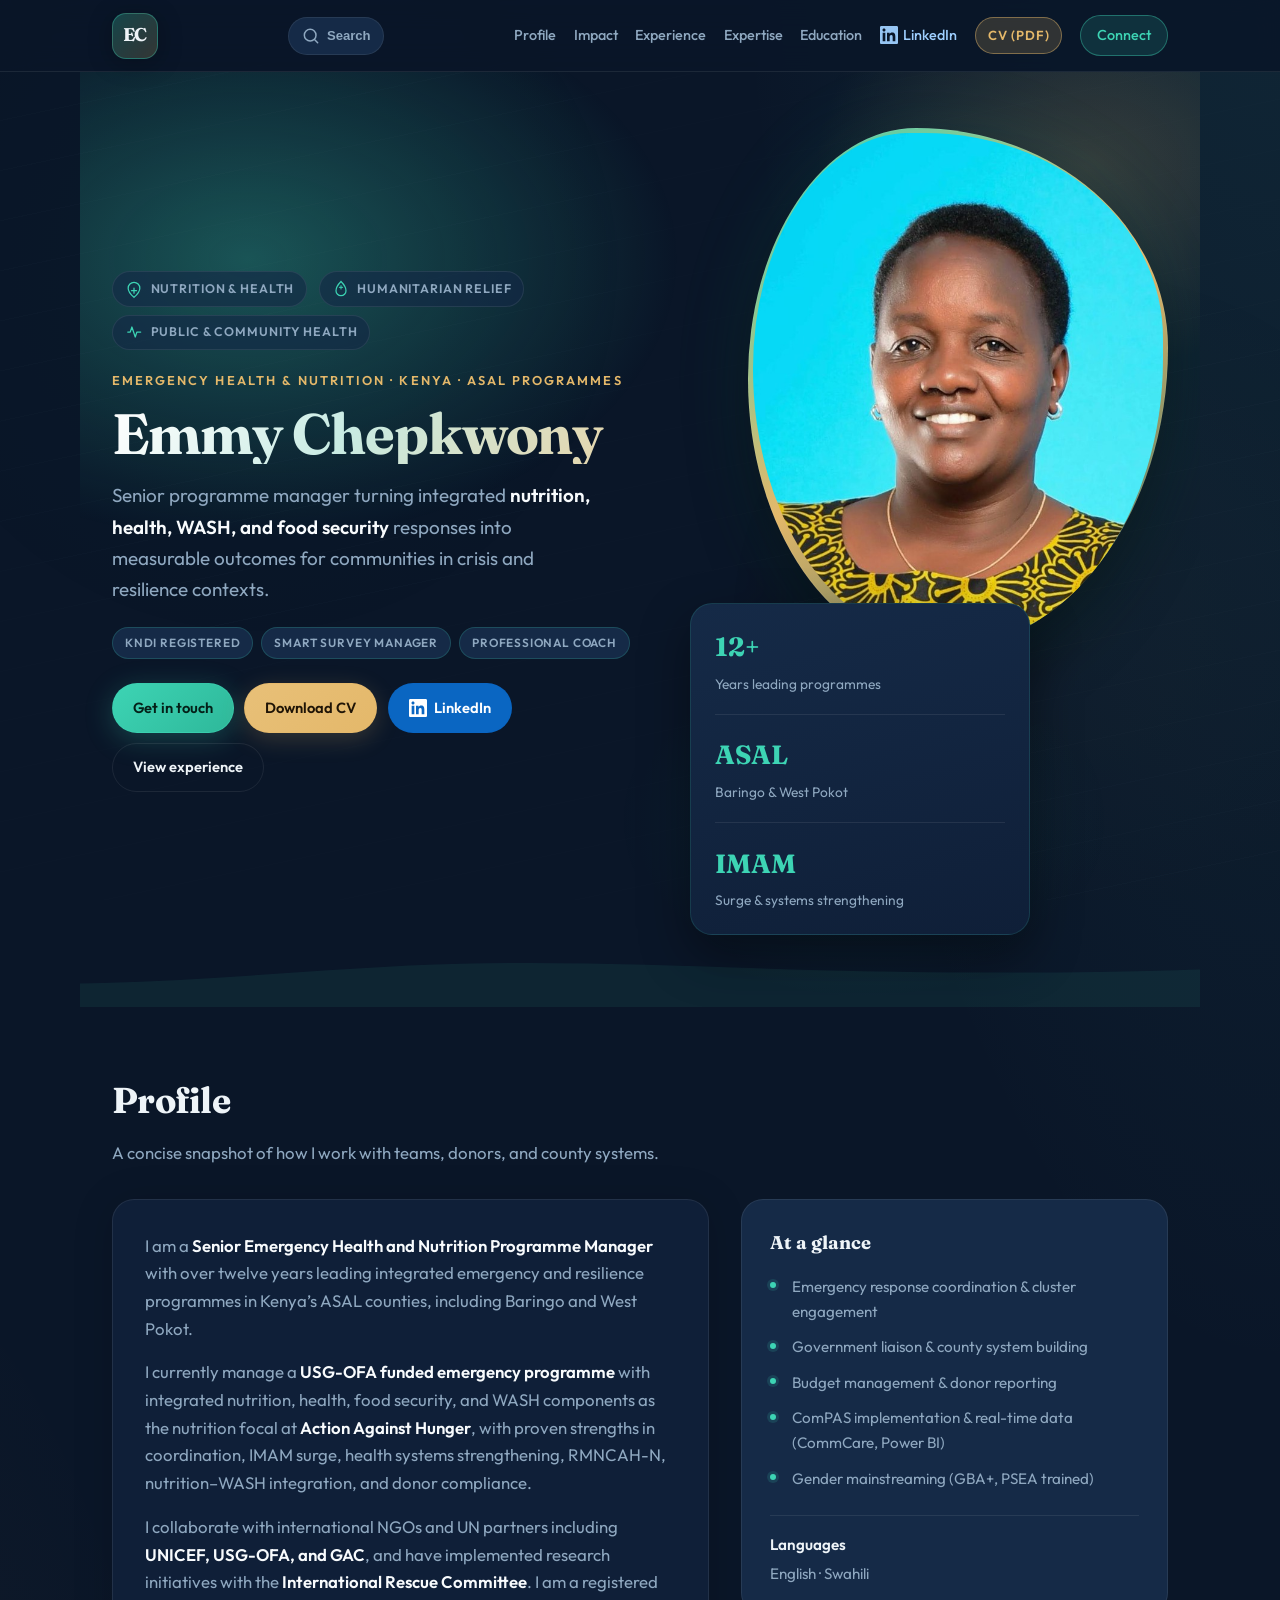
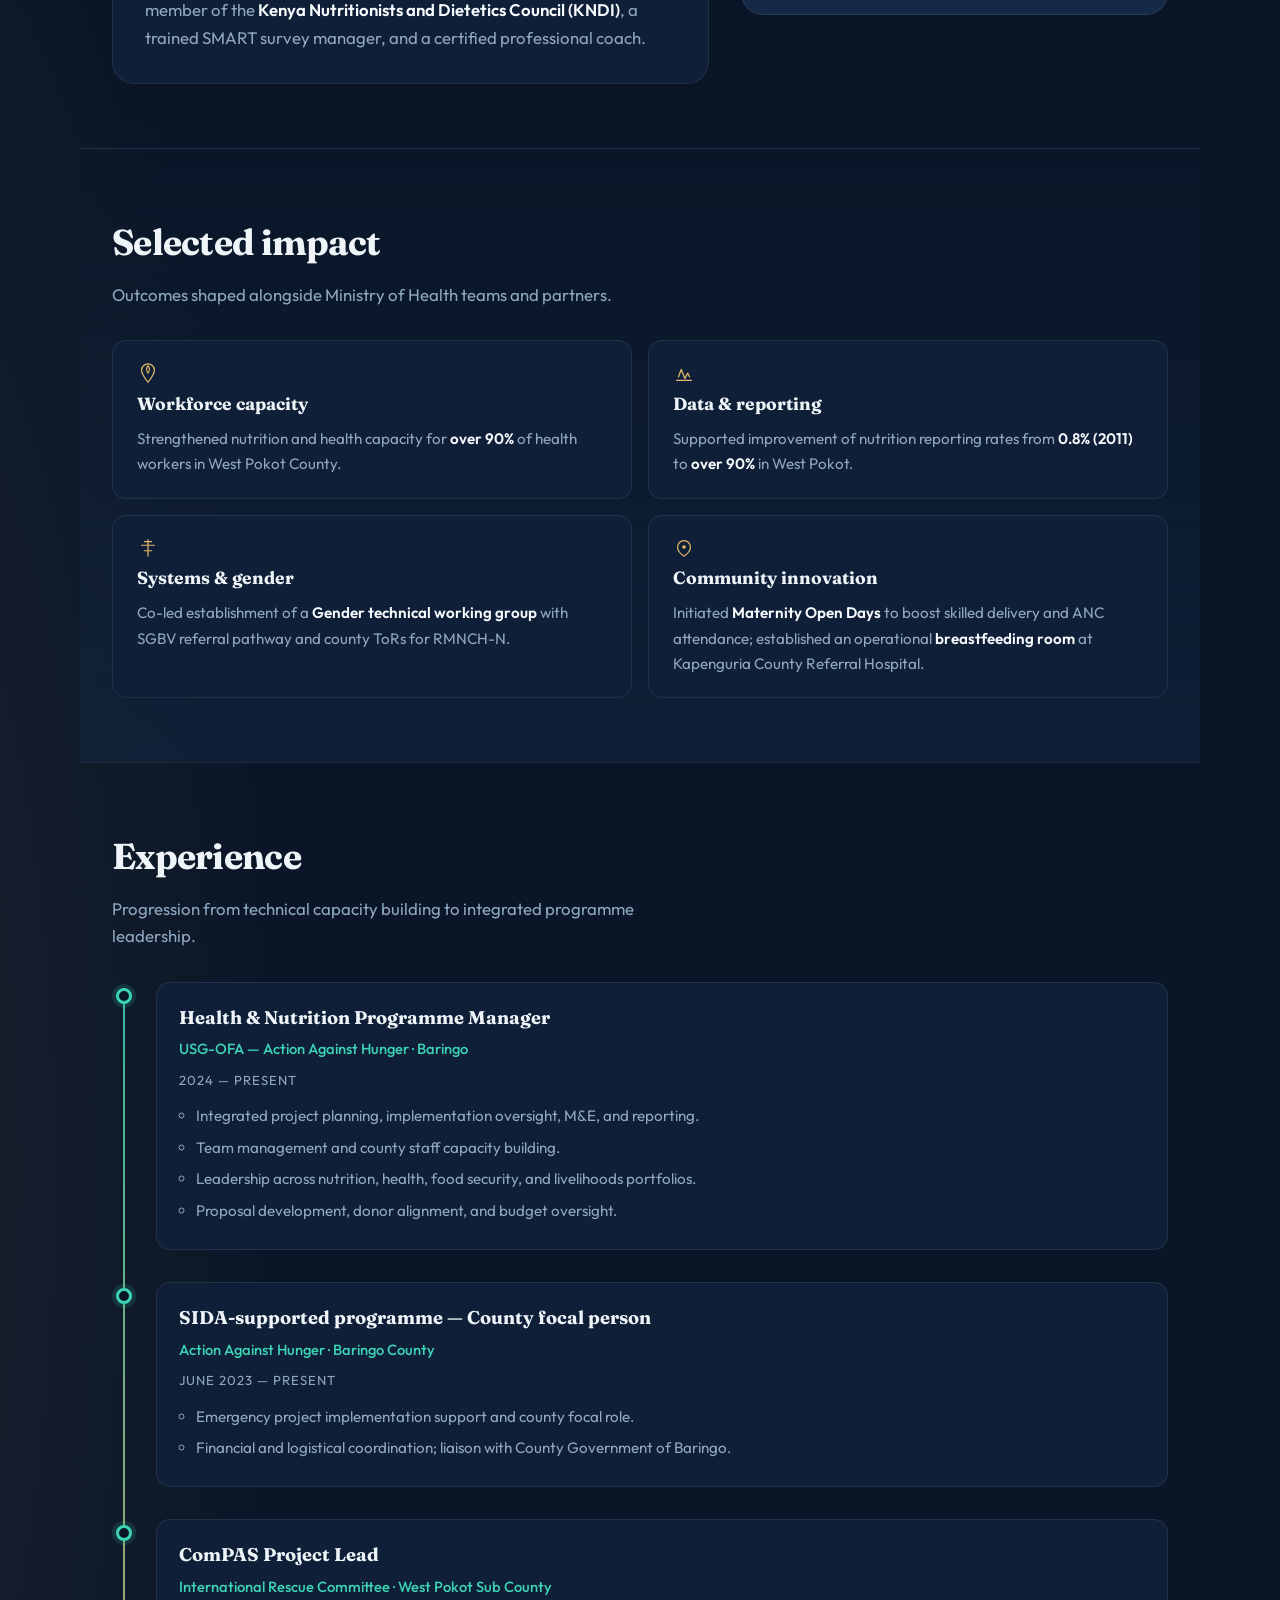
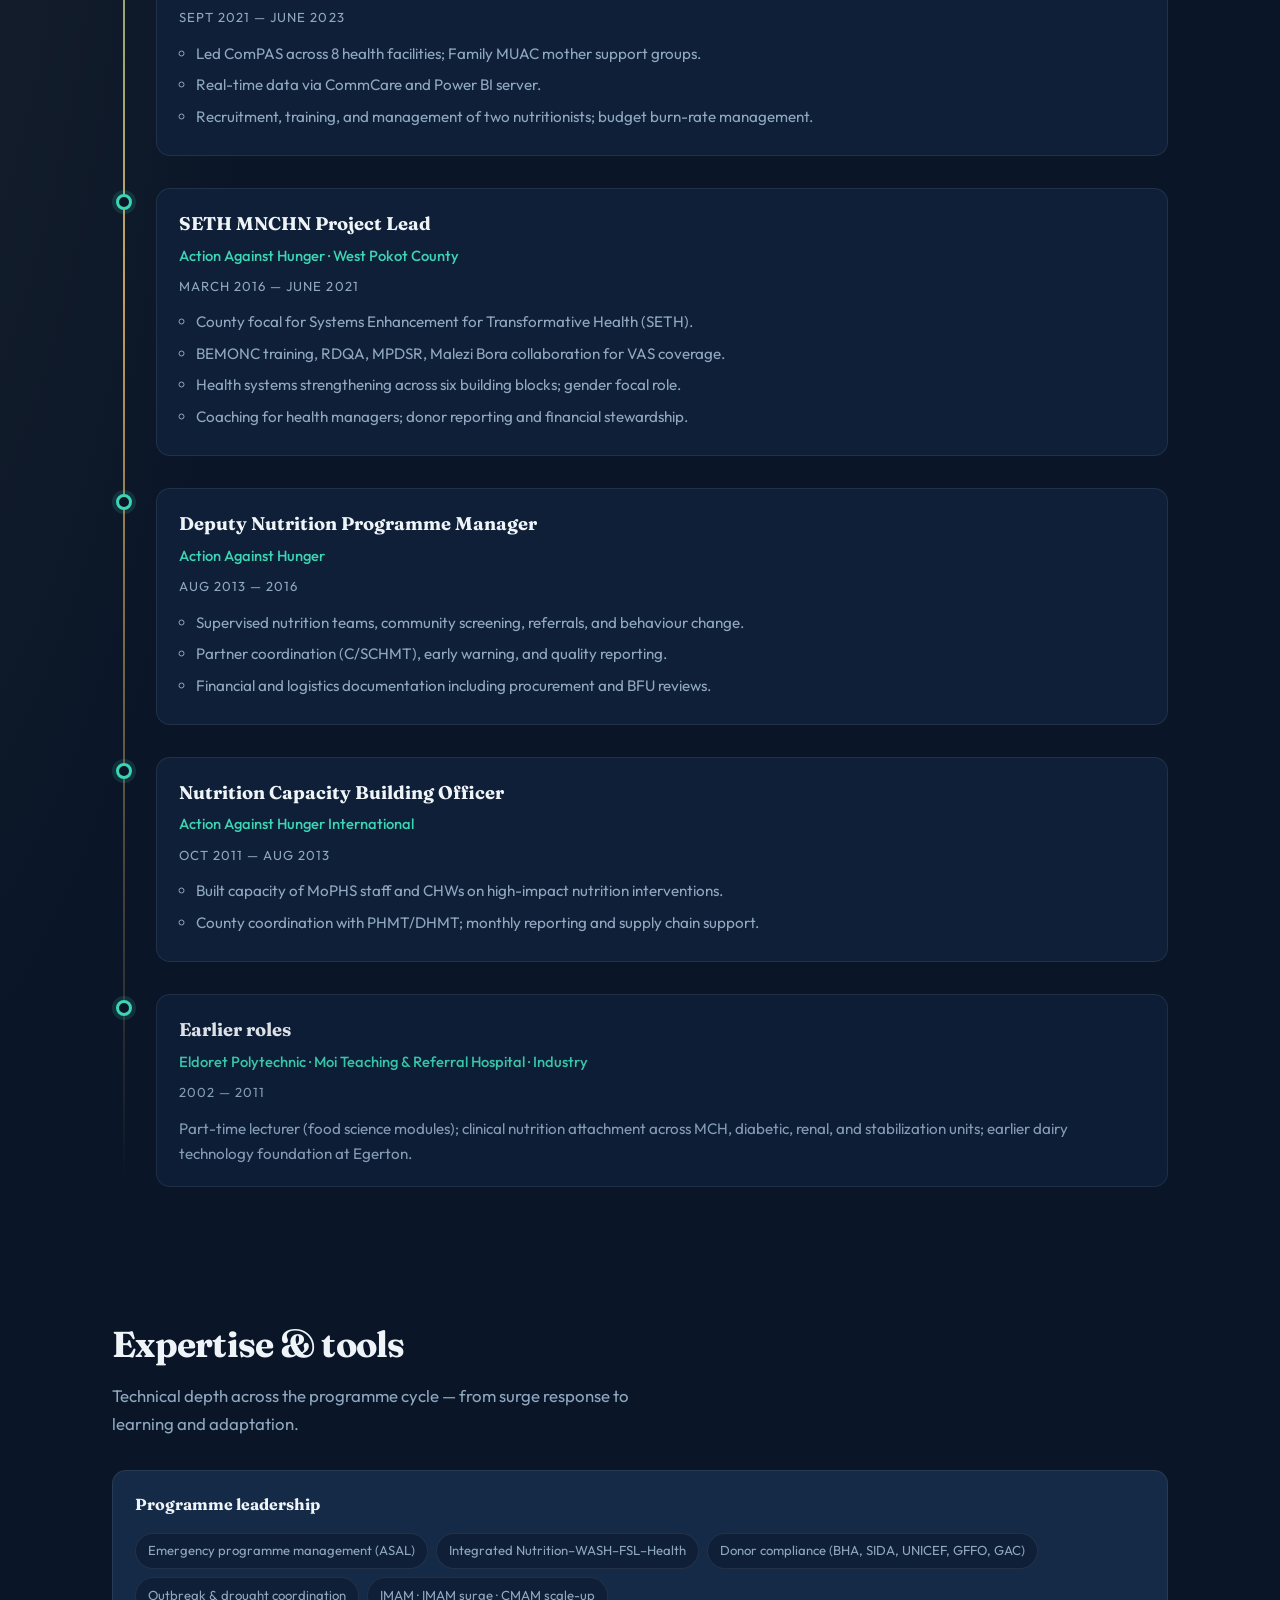
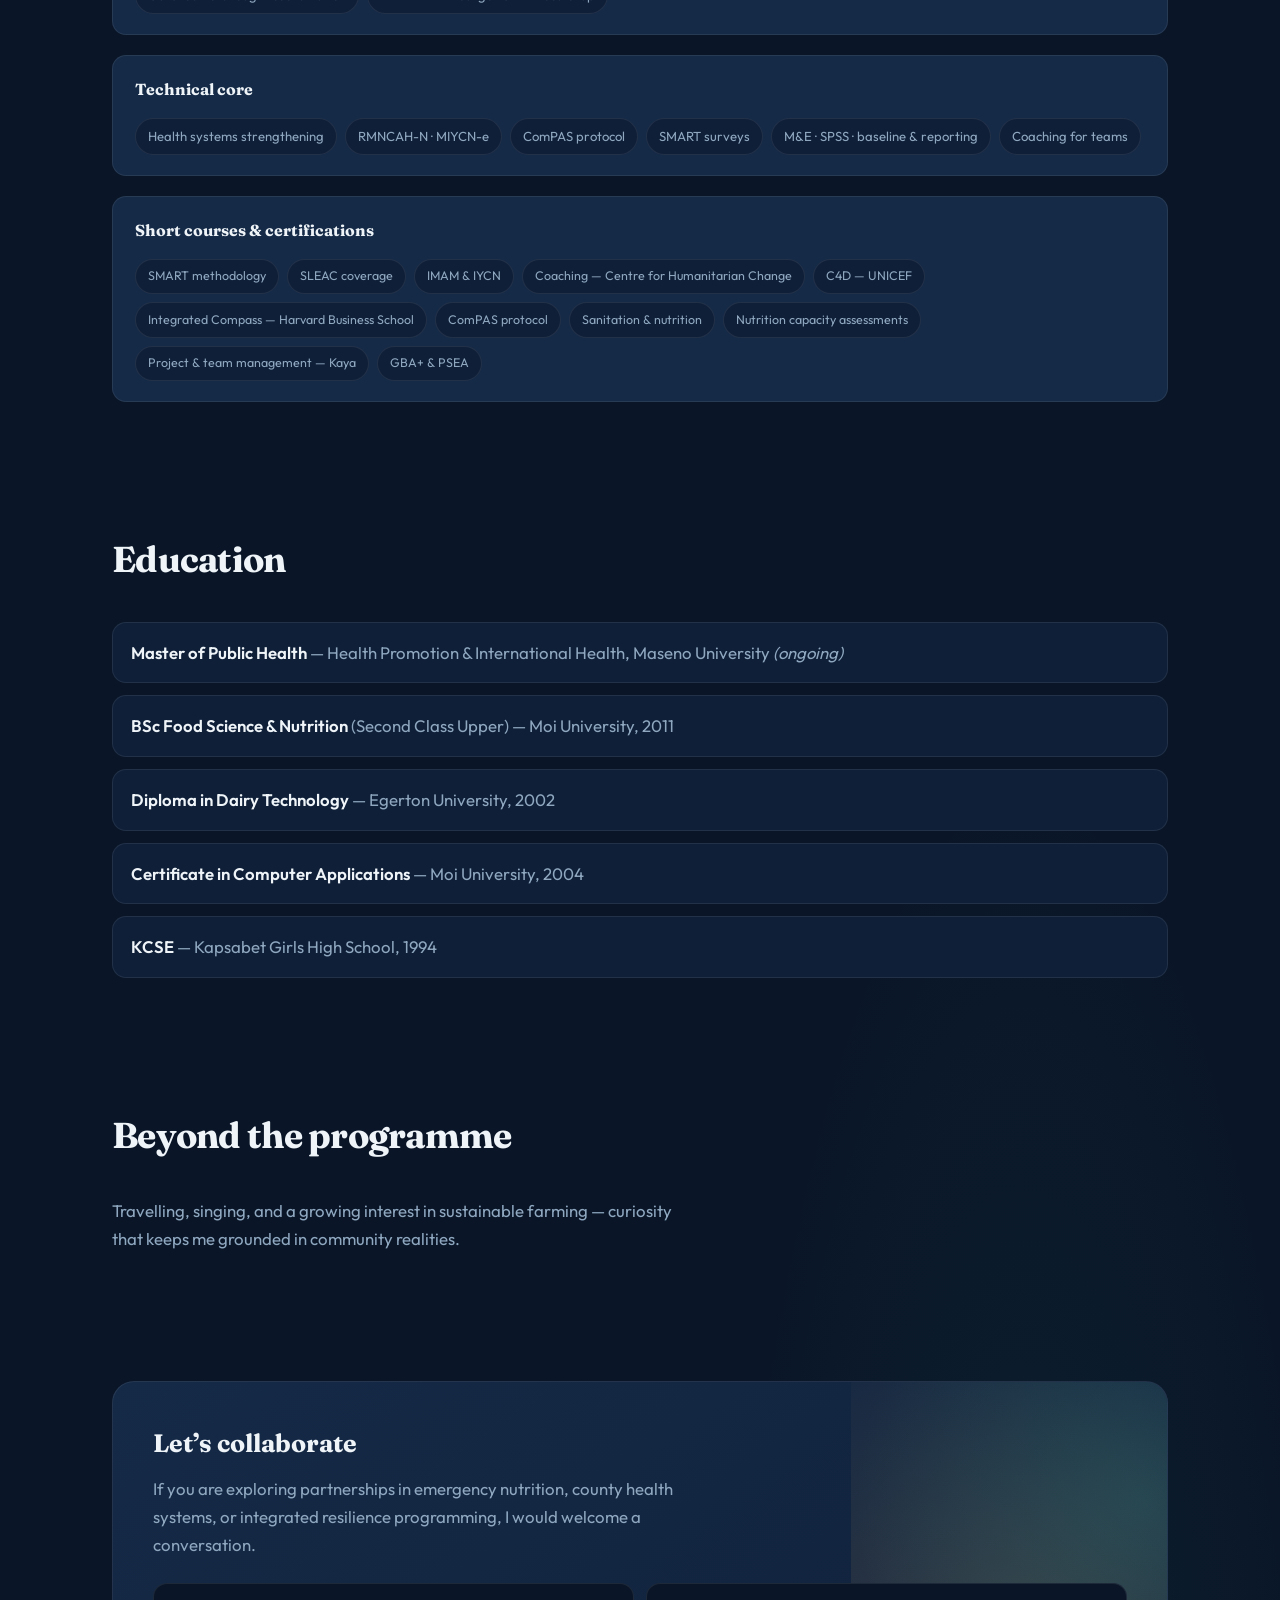
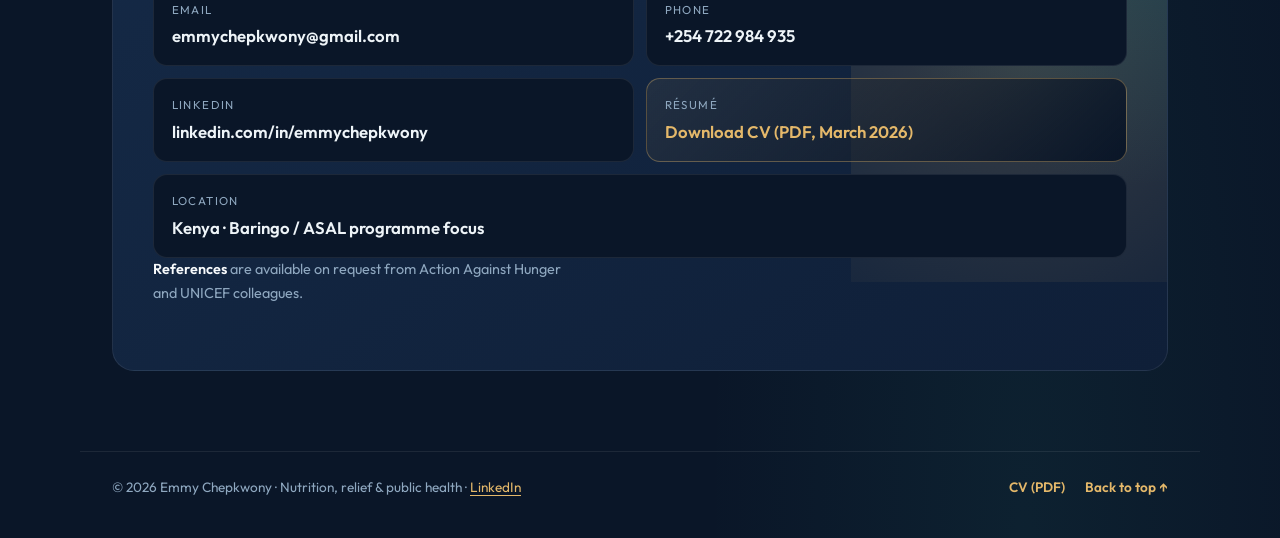
==== index.html @ 238910de "Add files via upload" ====
<!DOCTYPE html>
<html lang="en">
<head>
  <meta charset="UTF-8" />
  <meta name="viewport" content="width=device-width, initial-scale=1.0" />
  <meta name="description" content="Emmy Chepkwony — Senior Emergency Health & Nutrition Programme Manager in Kenya. Nutrition, humanitarian relief, IMAM, health systems strengthening, and integrated ASAL programming." />
  <meta name="author" content="Emmy Chepkwony" />
  <meta name="robots" content="index, follow" />
  <!-- Google Search Console: after you choose "HTML tag" verification, uncomment the line below and paste your code from Google -->
  <!-- <meta name="google-site-verification" content="PASTE_GOOGLE_CODE_HERE" /> -->
  <meta name="theme-color" content="#0a1628" />
  <title>Emmy Chepkwony | Health &amp; Nutrition Programme Manager — Kenya</title>
  <link rel="canonical" href="https://emmychepkwony.netlify.app/" />
  <meta property="og:type" content="profile" />
  <meta property="og:title" content="Emmy Chepkwony — Health &amp; Nutrition Leadership" />
  <meta property="og:description" content="Senior Emergency Health &amp; Nutrition Programme Manager. Portfolio, experience, and contact in Kenya." />
  <meta property="og:url" content="https://emmychepkwony.netlify.app/" />
  <meta property="og:image" content="https://emmychepkwony.netlify.app/assets/emmy-portrait.png" />
  <meta property="og:locale" content="en_KE" />
  <meta name="twitter:card" content="summary_large_image" />
  <meta name="twitter:title" content="Emmy Chepkwony — Health &amp; Nutrition" />
  <meta name="twitter:description" content="Senior programme manager — nutrition, relief, and public health in Kenya." />
  <meta name="twitter:image" content="https://emmychepkwony.netlify.app/assets/emmy-portrait.png" />
  <script type="application/ld+json">
  {
    "@context": "https://schema.org",
    "@graph": [
      {
        "@type": "WebSite",
        "@id": "https://emmychepkwony.netlify.app/#website",
        "url": "https://emmychepkwony.netlify.app/",
        "name": "Emmy Chepkwony",
        "description": "Official portfolio of Emmy Chepkwony — Senior Emergency Health and Nutrition Programme Manager in Kenya.",
        "inLanguage": "en",
        "publisher": { "@id": "https://emmychepkwony.netlify.app/#person" }
      },
      {
        "@type": "ProfilePage",
        "@id": "https://emmychepkwony.netlify.app/#webpage",
        "url": "https://emmychepkwony.netlify.app/",
        "name": "Emmy Chepkwony | Health & Nutrition Programme Manager",
        "isPartOf": { "@id": "https://emmychepkwony.netlify.app/#website" },
        "about": { "@id": "https://emmychepkwony.netlify.app/#person" },
        "primaryImageOfPage": "https://emmychepkwony.netlify.app/assets/emmy-portrait.png"
      },
      {
        "@type": "Person",
        "@id": "https://emmychepkwony.netlify.app/#person",
        "name": "Emmy Chepkwony",
        "givenName": "Emmy",
        "familyName": "Chepkwony",
        "jobTitle": "Senior Emergency Health and Nutrition Programme Manager",
        "description": "Emergency health and nutrition programme leadership in Kenya — integrated nutrition, health, WASH, and food security in ASAL counties.",
        "email": "emmychepkwony@gmail.com",
        "telephone": "+254722984935",
        "address": {
          "@type": "PostalAddress",
          "addressCountry": "KE"
        },
        "knowsLanguage": ["en", "sw"],
        "sameAs": [
          "https://www.linkedin.com/in/emmychepkwony/"
        ],
        "url": "https://emmychepkwony.netlify.app/",
        "image": "https://emmychepkwony.netlify.app/assets/emmy-portrait.png",
        "mainEntityOfPage": { "@id": "https://emmychepkwony.netlify.app/#webpage" },
        "worksFor": {
          "@type": "Organization",
          "name": "Action Against Hunger"
        },
        "alumniOf": [
          { "@type": "CollegeOrUniversity", "name": "Maseno University" },
          { "@type": "CollegeOrUniversity", "name": "Moi University" }
        ]
      }
    ]
  }
  </script>
  <link rel="preconnect" href="https://fonts.googleapis.com" />
  <link rel="preconnect" href="https://fonts.gstatic.com" crossorigin />
  <link href="https://fonts.googleapis.com/css2?family=Fraunces:ital,opsz,wght@0,9..144,400;0,9..144,600;0,9..144,700;1,9..144,400&family=Outfit:wght@300;400;500;600;700&display=swap" rel="stylesheet" />
  <link rel="stylesheet" href="styles.css" />
</head>
<body>
  <a class="skip-link" href="#main">Skip to content</a>
  <div class="ambient-pattern" aria-hidden="true"></div>
  <header class="site-header" id="top">
    <div class="header-inner">
      <a class="logo" href="#top" aria-label="Home"><span class="logo-mark">EC</span></a>
      <div class="header-actions">
        <button type="button" class="search-trigger" aria-label="Search portfolio" aria-controls="search-panel" aria-expanded="false" title="Search (Ctrl+K)">
          <svg width="20" height="20" viewBox="0 0 24 24" fill="none" aria-hidden="true"><circle cx="11" cy="11" r="7" stroke="currentColor" stroke-width="1.8"/><path d="M20 20l-3.5-3.5" stroke="currentColor" stroke-width="1.8" stroke-linecap="round"/></svg>
          <span class="search-trigger-label">Search</span>
        </button>
        <button class="nav-toggle" type="button" aria-expanded="false" aria-controls="site-nav" aria-label="Open menu">
          <span></span><span></span><span></span>
        </button>
      </div>
      <nav class="site-nav" id="site-nav" aria-label="Primary">
        <a href="#about">Profile</a>
        <a href="#impact">Impact</a>
        <a href="#experience">Experience</a>
        <a href="#skills">Expertise</a>
        <a href="#education">Education</a>
        <a class="nav-linkedin" href="https://www.linkedin.com/in/emmychepkwony/" target="_blank" rel="noopener noreferrer">
          <svg class="nav-icon" width="18" height="18" viewBox="0 0 24 24" aria-hidden="true"><path fill="currentColor" d="M20.447 20.452h-3.554v-5.569c0-1.328-.027-3.037-1.852-3.037-1.853 0-2.136 1.445-2.136 2.939v5.667H9.351V9h3.414v1.561h.046c.477-.9 1.637-1.85 3.37-1.85 3.601 0 4.267 2.37 4.267 5.455v6.286zM5.337 7.433c-1.144 0-2.063-.926-2.063-2.065 0-1.138.92-2.063 2.063-2.063 1.14 0 2.064.925 2.064 2.063 0 1.139-.925 2.065-2.064 2.065zm1.782 13.019H3.555V9h3.564v11.452zM22.225 0H1.771C.792 0 0 .774 0 1.729v20.542C0 23.227.792 24 1.771 24h20.451C23.2 24 24 23.227 24 22.271V1.729C24 .774 23.2 0 22.222 0h.003z"/></svg>
          LinkedIn
        </a>
        <a href="Emmy%20C.V%20March%202026.pdf" class="nav-cv" download="Emmy-Chepkwony-CV-March-2026.pdf">CV (PDF)</a>
        <a href="#contact" class="nav-cta">Connect</a>
      </nav>
    </div>
  </header>

  <div id="search-panel" class="search-panel" role="dialog" aria-modal="true" aria-labelledby="search-title" hidden>
    <div class="search-backdrop" data-search-close></div>
    <div class="search-dialog">
      <div class="search-header">
        <h2 id="search-title" class="search-title">Search this portfolio</h2>
        <button type="button" class="search-close" aria-label="Close search" data-search-close>&times;</button>
      </div>
      <label class="search-field">
        <span class="visually-hidden">Search keywords</span>
        <input type="search" id="search-input" class="search-input" placeholder="Try IMAM, Baringo, ComPAS, UNICEF, coaching…" autocomplete="off" />
      </label>
      <p class="search-hint"><kbd class="search-kbd-mod">Ctrl</kbd>+<kbd>K</kbd> to open · <kbd>Esc</kbd> to close</p>
      <div class="search-suggestions" id="search-suggestions" aria-label="Popular searches">
        <span class="search-suggestions-label">Try:</span>
        <button type="button" class="search-chip" data-search-q="IMAM">IMAM</button>
        <button type="button" class="search-chip" data-search-q="Baringo">Baringo</button>
        <button type="button" class="search-chip" data-search-q="ComPAS">ComPAS</button>
        <button type="button" class="search-chip" data-search-q="UNICEF">UNICEF</button>
        <button type="button" class="search-chip" data-search-q="nutrition">Nutrition</button>
      </div>
      <ul id="search-results" class="search-results" role="listbox" aria-label="Search results"></ul>
      <p id="search-empty" class="search-empty" hidden>No matches. Try a role, county, donor, or skill.</p>
    </div>
  </div>

  <main id="main">
    <section class="hero">
      <div class="hero-bg" aria-hidden="true">
        <svg class="hero-wave" viewBox="0 0 1440 120" preserveAspectRatio="none" aria-hidden="true"><path fill="currentColor" d="M0,64L48,69.3C96,75,192,85,288,80C384,75,480,53,576,48C672,43,768,53,864,58.7C960,64,1056,64,1152,58.7C1248,53,1344,43,1392,37.3L1440,32L1440,120L1392,120C1344,120,1248,120,1152,120C1056,120,960,120,864,120C768,120,672,120,576,120C480,120,384,120,288,120C192,120,96,120,48,120L0,120Z"/></svg>
      </div>
      <div class="hero-inner">
        <div class="hero-content">
          <ul class="care-pillars" aria-label="Focus areas">
            <li>
              <span class="care-icon" aria-hidden="true"><svg width="20" height="20" viewBox="0 0 24 24" fill="none"><path d="M12 22c4-3.5 7-7 7-11a7 7 0 10-14 0c0 4 3 7.5 7 11z" stroke="currentColor" stroke-width="1.5"/><path d="M12 11v6M9 14h6" stroke="currentColor" stroke-width="1.5" stroke-linecap="round"/></svg></span>
              Nutrition &amp; health
            </li>
            <li>
              <span class="care-icon" aria-hidden="true"><svg width="20" height="20" viewBox="0 0 24 24" fill="none"><path d="M12 3c-4 4-6 7.5-6 11a6 6 0 1012 0c0-3.5-2-7-6-11z" stroke="currentColor" stroke-width="1.5"/><path d="M12 8v4M10 10h4" stroke="currentColor" stroke-width="1.2" stroke-linecap="round"/></svg></span>
              Humanitarian relief
            </li>
            <li>
              <span class="care-icon" aria-hidden="true"><svg width="20" height="20" viewBox="0 0 24 24" fill="none"><path d="M4.5 12h3l2-6 4 12 2-6h4.5" stroke="currentColor" stroke-width="1.5" stroke-linecap="round" stroke-linejoin="round"/></svg></span>
              Public &amp; community health
            </li>
          </ul>
          <p class="hero-kicker">Emergency health &amp; nutrition · Kenya · ASAL programmes</p>
          <h1>Emmy Chepkwony</h1>
          <p class="hero-lead">
            Senior programme manager turning integrated <strong>nutrition, health, WASH, and food security</strong> responses into measurable outcomes for communities in crisis and resilience contexts.
          </p>
          <div class="hero-meta">
            <span class="pill">KNDI registered</span>
            <span class="pill">SMART survey manager</span>
            <span class="pill">Professional coach</span>
          </div>
          <div class="hero-actions">
            <a class="btn btn-primary" href="#contact">Get in touch</a>
            <a class="btn btn-gold" href="Emmy%20C.V%20March%202026.pdf" download="Emmy-Chepkwony-CV-March-2026.pdf">Download CV</a>
            <a class="btn btn-linkedin" href="https://www.linkedin.com/in/emmychepkwony/" target="_blank" rel="noopener noreferrer">
              <svg width="18" height="18" viewBox="0 0 24 24" aria-hidden="true"><path fill="currentColor" d="M20.447 20.452h-3.554v-5.569c0-1.328-.027-3.037-1.852-3.037-1.853 0-2.136 1.445-2.136 2.939v5.667H9.351V9h3.414v1.561h.046c.477-.9 1.637-1.85 3.37-1.85 3.601 0 4.267 2.37 4.267 5.455v6.286zM5.337 7.433c-1.144 0-2.063-.926-2.063-2.065 0-1.138.92-2.063 2.063-2.063 1.14 0 2.064.925 2.064 2.063 0 1.139-.925 2.065-2.064 2.065zm1.782 13.019H3.555V9h3.564v11.452zM22.225 0H1.771C.792 0 0 .774 0 1.729v20.542C0 23.227.792 24 1.771 24h20.451C23.2 24 24 23.227 24 22.271V1.729C24 .774 23.2 0 22.222 0h.003z"/></svg>
              LinkedIn
            </a>
            <a class="btn btn-ghost" href="#experience">View experience</a>
          </div>
        </div>
        <div class="hero-visual">
          <figure class="hero-photo">
            <div class="hero-photo-frame">
              <img src="assets/emmy-portrait.png" alt="Emmy Chepkwony, health and nutrition programme manager" width="560" height="700" loading="eager" decoding="async" />
            </div>
            <figcaption class="visually-hidden">Professional portrait</figcaption>
          </figure>
          <div class="hero-panel">
            <div class="stat-grid">
              <div class="stat">
                <span class="stat-value">12+</span>
                <span class="stat-label">Years leading programmes</span>
              </div>
              <div class="stat">
                <span class="stat-value">ASAL</span>
                <span class="stat-label">Baringo &amp; West Pokot</span>
              </div>
              <div class="stat">
                <span class="stat-value">IMAM</span>
                <span class="stat-label">Surge &amp; systems strengthening</span>
              </div>
            </div>
          </div>
        </div>
      </div>
    </section>

    <section class="section about" id="about">
      <div class="section-header">
        <h2>Profile</h2>
        <p class="section-intro">A concise snapshot of how I work with teams, donors, and county systems.</p>
      </div>
      <div class="about-grid">
        <div class="about-card prose">
          <p>
            I am a <strong>Senior Emergency Health and Nutrition Programme Manager</strong> with over twelve years leading integrated emergency and resilience programmes in Kenya’s ASAL counties, including Baringo and West Pokot.
          </p>
          <p>
            I currently manage a <strong>USG-OFA funded emergency programme</strong> with integrated nutrition, health, food security, and WASH components as the nutrition focal at <strong>Action Against Hunger</strong>, with proven strengths in coordination, IMAM surge, health systems strengthening, RMNCAH-N, nutrition–WASH integration, and donor compliance.
          </p>
          <p>
            I collaborate with international NGOs and UN partners including <strong>UNICEF, USG-OFA, and GAC</strong>, and have implemented research initiatives with the <strong>International Rescue Committee</strong>. I am a registered member of the <strong>Kenya Nutritionists and Dietetics Council (KNDI)</strong>, a trained SMART survey manager, and a certified professional coach.
          </p>
        </div>
        <aside class="about-aside">
          <h3>At a glance</h3>
          <ul class="checklist">
            <li>Emergency response coordination &amp; cluster engagement</li>
            <li>Government liaison &amp; county system building</li>
            <li>Budget management &amp; donor reporting</li>
            <li>ComPAS implementation &amp; real-time data (CommCare, Power BI)</li>
            <li>Gender mainstreaming (GBA+, PSEA trained)</li>
          </ul>
          <div class="lang-block">
            <strong>Languages</strong>
            <span>English · Swahili</span>
          </div>
        </aside>
      </div>
    </section>

    <section class="section impact" id="impact">
      <div class="section-header">
        <h2>Selected impact</h2>
        <p class="section-intro">Outcomes shaped alongside Ministry of Health teams and partners.</p>
      </div>
      <div class="impact-cards">
        <article class="impact-card">
          <span class="impact-icon" aria-hidden="true"><svg width="22" height="22" viewBox="0 0 24 24" fill="none"><path d="M12 21c4-5 7-9 7-13a7 7 0 10-14 0c0 4 3 8 7 13z" stroke="currentColor" stroke-width="1.3"/><path d="M12 11c-2-3-2-6 0-8M12 11c2-3 2-6 0-8" stroke="currentColor" stroke-width="1.2" stroke-linecap="round"/></svg></span>
          <h3>Workforce capacity</h3>
          <p>Strengthened nutrition and health capacity for <strong>over 90%</strong> of health workers in West Pokot County.</p>
        </article>
        <article class="impact-card">
          <span class="impact-icon" aria-hidden="true"><svg width="22" height="22" viewBox="0 0 24 24" fill="none"><path d="M4 19h16M6 15l3-8 4 10 3-6 2 4" stroke="currentColor" stroke-width="1.4" stroke-linecap="round" stroke-linejoin="round"/></svg></span>
          <h3>Data &amp; reporting</h3>
          <p>Supported improvement of nutrition reporting rates from <strong>0.8% (2011)</strong> to <strong>over 90%</strong> in West Pokot.</p>
        </article>
        <article class="impact-card">
          <span class="impact-icon" aria-hidden="true"><svg width="22" height="22" viewBox="0 0 24 24" fill="none"><path d="M12 3v18M5 9h14M8 5h8M8 15h8" stroke="currentColor" stroke-width="1.3" stroke-linecap="round"/></svg></span>
          <h3>Systems &amp; gender</h3>
          <p>Co-led establishment of a <strong>Gender technical working group</strong> with SGBV referral pathway and county ToRs for RMNCH-N.</p>
        </article>
        <article class="impact-card">
          <span class="impact-icon" aria-hidden="true"><svg width="22" height="22" viewBox="0 0 24 24" fill="none"><path d="M12 21s7-4.5 7-10a7 7 0 10-14 0c0 5.5 7 10 7 10z" stroke="currentColor" stroke-width="1.3"/><circle cx="12" cy="11" r="2" fill="currentColor"/></svg></span>
          <h3>Community innovation</h3>
          <p>Initiated <strong>Maternity Open Days</strong> to boost skilled delivery and ANC attendance; established an operational <strong>breastfeeding room</strong> at Kapenguria County Referral Hospital.</p>
        </article>
      </div>
    </section>

    <section class="section experience" id="experience">
      <div class="section-header">
        <h2>Experience</h2>
        <p class="section-intro">Progression from technical capacity building to integrated programme leadership.</p>
      </div>
      <ol class="timeline">
        <li class="timeline-item">
          <div class="timeline-marker"></div>
          <div class="timeline-body">
            <header>
              <h3>Health &amp; Nutrition Programme Manager</h3>
              <p class="timeline-org">USG-OFA — Action Against Hunger · Baringo</p>
              <time datetime="2024">2024 — Present</time>
            </header>
            <ul>
              <li>Integrated project planning, implementation oversight, M&amp;E, and reporting.</li>
              <li>Team management and county staff capacity building.</li>
              <li>Leadership across nutrition, health, food security, and livelihoods portfolios.</li>
              <li>Proposal development, donor alignment, and budget oversight.</li>
            </ul>
          </div>
        </li>
        <li class="timeline-item">
          <div class="timeline-marker"></div>
          <div class="timeline-body">
            <header>
              <h3>SIDA-supported programme — County focal person</h3>
              <p class="timeline-org">Action Against Hunger · Baringo County</p>
              <time datetime="2023-06">June 2023 — Present</time>
            </header>
            <ul>
              <li>Emergency project implementation support and county focal role.</li>
              <li>Financial and logistical coordination; liaison with County Government of Baringo.</li>
            </ul>
          </div>
        </li>
        <li class="timeline-item">
          <div class="timeline-marker"></div>
          <div class="timeline-body">
            <header>
              <h3>ComPAS Project Lead</h3>
              <p class="timeline-org">International Rescue Committee · West Pokot Sub County</p>
              <time datetime="2021-09">Sept 2021 — June 2023</time>
            </header>
            <ul>
              <li>Led ComPAS across 8 health facilities; Family MUAC mother support groups.</li>
              <li>Real-time data via CommCare and Power BI server.</li>
              <li>Recruitment, training, and management of two nutritionists; budget burn-rate management.</li>
            </ul>
          </div>
        </li>
        <li class="timeline-item">
          <div class="timeline-marker"></div>
          <div class="timeline-body">
            <header>
              <h3>SETH MNCHN Project Lead</h3>
              <p class="timeline-org">Action Against Hunger · West Pokot County</p>
              <time datetime="2016-03">March 2016 — June 2021</time>
            </header>
            <ul>
              <li>County focal for Systems Enhancement for Transformative Health (SETH).</li>
              <li>BEMONC training, RDQA, MPDSR, Malezi Bora collaboration for VAS coverage.</li>
              <li>Health systems strengthening across six building blocks; gender focal role.</li>
              <li>Coaching for health managers; donor reporting and financial stewardship.</li>
            </ul>
          </div>
        </li>
        <li class="timeline-item">
          <div class="timeline-marker"></div>
          <div class="timeline-body">
            <header>
              <h3>Deputy Nutrition Programme Manager</h3>
              <p class="timeline-org">Action Against Hunger</p>
              <time datetime="2013-08">Aug 2013 — 2016</time>
            </header>
            <ul>
              <li>Supervised nutrition teams, community screening, referrals, and behaviour change.</li>
              <li>Partner coordination (C/SCHMT), early warning, and quality reporting.</li>
              <li>Financial and logistics documentation including procurement and BFU reviews.</li>
            </ul>
          </div>
        </li>
        <li class="timeline-item">
          <div class="timeline-marker"></div>
          <div class="timeline-body">
            <header>
              <h3>Nutrition Capacity Building Officer</h3>
              <p class="timeline-org">Action Against Hunger International</p>
              <time datetime="2011-10">Oct 2011 — Aug 2013</time>
            </header>
            <ul>
              <li>Built capacity of MoPHS staff and CHWs on high-impact nutrition interventions.</li>
              <li>County coordination with PHMT/DHMT; monthly reporting and supply chain support.</li>
            </ul>
          </div>
        </li>
        <li class="timeline-item timeline-item-muted">
          <div class="timeline-marker"></div>
          <div class="timeline-body">
            <header>
              <h3>Earlier roles</h3>
              <p class="timeline-org">Eldoret Polytechnic · Moi Teaching &amp; Referral Hospital · Industry</p>
              <time datetime="2002">2002 — 2011</time>
            </header>
            <p class="muted">Part-time lecturer (food science modules); clinical nutrition attachment across MCH, diabetic, renal, and stabilization units; earlier dairy technology foundation at Egerton.</p>
          </div>
        </li>
      </ol>
    </section>

    <section class="section skills" id="skills">
      <div class="section-header">
        <h2>Expertise &amp; tools</h2>
        <p class="section-intro">Technical depth across the programme cycle — from surge response to learning and adaptation.</p>
      </div>
      <div class="skills-layout">
        <div class="skill-cluster">
          <h3>Programme leadership</h3>
          <div class="tags">
            <span>Emergency programme management (ASAL)</span>
            <span>Integrated Nutrition–WASH–FSL–Health</span>
            <span>Donor compliance (BHA, SIDA, UNICEF, GFFO, GAC)</span>
            <span>Outbreak &amp; drought coordination</span>
            <span>IMAM · IMAM surge · CMAM scale-up</span>
          </div>
        </div>
        <div class="skill-cluster">
          <h3>Technical core</h3>
          <div class="tags">
            <span>Health systems strengthening</span>
            <span>RMNCAH-N · MIYCN-e</span>
            <span>ComPAS protocol</span>
            <span>SMART surveys</span>
            <span>M&amp;E · SPSS · baseline &amp; reporting</span>
            <span>Coaching for teams</span>
          </div>
        </div>
        <div class="skill-cluster">
          <h3>Short courses &amp; certifications</h3>
          <div class="tags tags-dense">
            <span>SMART methodology</span>
            <span>SLEAC coverage</span>
            <span>IMAM &amp; IYCN</span>
            <span>Coaching — Centre for Humanitarian Change</span>
            <span>C4D — UNICEF</span>
            <span>Integrated Compass — Harvard Business School</span>
            <span>ComPAS protocol</span>
            <span>Sanitation &amp; nutrition</span>
            <span>Nutrition capacity assessments</span>
            <span>Project &amp; team management — Kaya</span>
            <span>GBA+ &amp; PSEA</span>
          </div>
        </div>
      </div>
    </section>

    <section class="section education" id="education">
      <div class="section-header">
        <h2>Education</h2>
      </div>
      <ul class="edu-list">
        <li>
          <strong>Master of Public Health</strong> — Health Promotion &amp; International Health, Maseno University <em>(ongoing)</em>
        </li>
        <li>
          <strong>BSc Food Science &amp; Nutrition</strong> (Second Class Upper) — Moi University, 2011
        </li>
        <li>
          <strong>Diploma in Dairy Technology</strong> — Egerton University, 2002
        </li>
        <li>
          <strong>Certificate in Computer Applications</strong> — Moi University, 2004
        </li>
        <li>
          <strong>KCSE</strong> — Kapsabet Girls High School, 1994
        </li>
      </ul>
    </section>

    <section class="section personal" id="personal">
      <div class="section-header">
        <h2>Beyond the programme</h2>
      </div>
      <p class="personal-text">Travelling, singing, and a growing interest in sustainable farming — curiosity that keeps me grounded in community realities.</p>
    </section>

    <section class="section contact" id="contact">
      <div class="contact-card">
        <h2>Let’s collaborate</h2>
        <p>If you are exploring partnerships in emergency nutrition, county health systems, or integrated resilience programming, I would welcome a conversation.</p>
        <div class="contact-links">
          <a class="contact-item" href="mailto:emmychepkwony@gmail.com">
            <span class="contact-label">Email</span>
            <span class="contact-value">emmychepkwony@gmail.com</span>
          </a>
          <a class="contact-item" href="tel:+254722984935">
            <span class="contact-label">Phone</span>
            <span class="contact-value">+254 722 984 935</span>
          </a>
          <a class="contact-item" href="https://www.linkedin.com/in/emmychepkwony/" target="_blank" rel="noopener noreferrer">
            <span class="contact-label">LinkedIn</span>
            <span class="contact-value">linkedin.com/in/emmychepkwony</span>
          </a>
          <a class="contact-item contact-item-accent" href="Emmy%20C.V%20March%202026.pdf" download="Emmy-Chepkwony-CV-March-2026.pdf">
            <span class="contact-label">Résumé</span>
            <span class="contact-value">Download CV (PDF, March 2026)</span>
          </a>
          <div class="contact-item contact-item-static">
            <span class="contact-label">Location</span>
            <span class="contact-value">Kenya · Baringo / ASAL programme focus</span>
          </div>
        </div>
        <p class="references-note"><strong>References</strong> are available on request from Action Against Hunger and UNICEF colleagues.</p>
      </div>
    </section>
  </main>

  <footer class="site-footer">
    <p>© <span id="year"></span> Emmy Chepkwony · Nutrition, relief &amp; public health · <a href="https://www.linkedin.com/in/emmychepkwony/" target="_blank" rel="noopener noreferrer">LinkedIn</a></p>
    <div class="footer-actions">
      <a href="Emmy%20C.V%20March%202026.pdf" download="Emmy-Chepkwony-CV-March-2026.pdf">CV (PDF)</a>
      <a href="#top" class="footer-top">Back to top ↑</a>
    </div>
  </footer>

  <script src="script.js"></script>
</body>
</html>
---- styles.css ----
/* Emmy Chepkwony — humanitarian health: deep slate, care teal, harvest gold */
:root {
  --bg: #0a1628;
  --bg-elevated: #0f1f38;
  --surface: #152a47;
  --surface-2: #1a3354;
  --text: #eef4f8;
  --text-muted: #8fa8c0;
  --accent: #3dd4b4;
  --accent-hover: #5ae8c8;
  --accent-2: #e4b86a;
  --accent-2-hover: #f0c97f;
  --accent-soft: rgba(61, 212, 180, 0.14);
  --accent-gold-soft: rgba(228, 184, 106, 0.18);
  --linkedin: #0a66c2;
  --linkedin-hover: #378fe9;
  --line: rgba(255, 255, 255, 0.08);
  --glow: rgba(61, 212, 180, 0.32);
  --sky: rgba(79, 209, 197, 0.12);
  --font-sans: "Outfit", system-ui, sans-serif;
  --font-display: "Fraunces", Georgia, serif;
  --radius: 14px;
  --radius-lg: 22px;
  --space: clamp(1rem, 4vw, 2rem);
  --max: 1120px;
  --header-h: 72px;
}

*,
*::before,
*::after {
  box-sizing: border-box;
}

html {
  scroll-behavior: smooth;
}

@media (prefers-reduced-motion: reduce) {
  html {
    scroll-behavior: auto;
  }
  *,
  *::before,
  *::after {
    animation-duration: 0.01ms !important;
    animation-iteration-count: 1 !important;
    transition-duration: 0.01ms !important;
  }
}

body {
  margin: 0;
  font-family: var(--font-sans);
  font-size: 1.05rem;
  line-height: 1.65;
  color: var(--text);
  background-color: var(--bg);
  background-image:
    radial-gradient(ellipse 90% 60% at 100% -10%, var(--sky), transparent 50%),
    radial-gradient(ellipse 70% 50% at -10% 40%, rgba(228, 184, 106, 0.07), transparent 45%),
    radial-gradient(ellipse 50% 40% at 80% 100%, rgba(61, 212, 180, 0.06), transparent 50%);
  -webkit-font-smoothing: antialiased;
}

.ambient-pattern {
  position: fixed;
  inset: 0;
  z-index: -1;
  pointer-events: none;
  opacity: 0.45;
  background-image:
    repeating-linear-gradient(
      -12deg,
      transparent,
      transparent 48px,
      rgba(255, 255, 255, 0.02) 48px,
      rgba(255, 255, 255, 0.02) 49px
    ),
    radial-gradient(circle at 20% 30%, rgba(61, 212, 180, 0.04) 0%, transparent 40%),
    radial-gradient(circle at 85% 70%, rgba(228, 184, 106, 0.05) 0%, transparent 35%);
}

.visually-hidden {
  position: absolute;
  width: 1px;
  height: 1px;
  padding: 0;
  margin: -1px;
  overflow: hidden;
  clip: rect(0, 0, 0, 0);
  white-space: nowrap;
  border: 0;
}

.skip-link {
  position: absolute;
  left: -9999px;
  top: auto;
  width: 1px;
  height: 1px;
  overflow: hidden;
}

.skip-link:focus {
  left: var(--space);
  top: 1rem;
  width: auto;
  height: auto;
  padding: 0.5rem 1rem;
  background: var(--accent);
  color: #042018;
  z-index: 1000;
  border-radius: 8px;
}

a {
  color: var(--accent);
  text-decoration-thickness: 1px;
  text-underline-offset: 3px;
}

a:hover {
  color: var(--accent-hover);
}

.site-footer a {
  color: var(--accent-2);
}

.site-footer a:hover {
  color: var(--accent-2-hover);
}

strong {
  font-weight: 600;
  color: #f8fbfd;
}

/* Header */
.site-header {
  position: sticky;
  top: 0;
  z-index: 50;
  height: var(--header-h);
  background: rgba(10, 22, 40, 0.88);
  backdrop-filter: blur(14px);
  border-bottom: 1px solid var(--line);
}

.header-inner {
  max-width: var(--max);
  margin: 0 auto;
  padding: 0 var(--space);
  height: 100%;
  display: flex;
  align-items: center;
  justify-content: space-between;
  gap: 1rem;
}

.logo {
  text-decoration: none;
  width: 46px;
  height: 46px;
  display: grid;
  place-items: center;
  border-radius: 14px;
  background: linear-gradient(135deg, rgba(61, 212, 180, 0.25), rgba(228, 184, 106, 0.2));
  border: 1px solid rgba(61, 212, 180, 0.35);
  box-shadow: 0 4px 24px rgba(0, 0, 0, 0.25);
}

.logo-mark {
  font-family: var(--font-display);
  font-weight: 700;
  font-size: 1.15rem;
  letter-spacing: -0.03em;
  color: var(--text);
}

.site-nav {
  display: flex;
  align-items: center;
  gap: 0.35rem 1.1rem;
  flex-wrap: wrap;
  justify-content: flex-end;
}

.site-nav a {
  color: var(--text-muted);
  text-decoration: none;
  font-size: 0.9rem;
  font-weight: 500;
  padding: 0.35rem 0;
  transition: color 0.2s;
}

.site-nav a:hover {
  color: var(--text);
}

.nav-linkedin {
  display: inline-flex;
  align-items: center;
  gap: 0.35rem;
  color: #9ecfff !important;
}

.nav-linkedin:hover {
  color: #c8e7ff !important;
}

.nav-icon {
  flex-shrink: 0;
  opacity: 0.95;
}

.nav-cv {
  font-size: 0.82rem !important;
  font-weight: 600 !important;
  text-transform: uppercase;
  letter-spacing: 0.06em;
  padding: 0.4rem 0.75rem !important;
  border-radius: 999px;
  border: 1px solid rgba(228, 184, 106, 0.45) !important;
  color: var(--accent-2) !important;
  background: var(--accent-gold-soft);
}

.nav-cv:hover {
  background: rgba(228, 184, 106, 0.28) !important;
  color: var(--accent-2-hover) !important;
}

.nav-cta {
  padding: 0.45rem 1rem !important;
  border-radius: 999px;
  background: var(--accent-soft);
  color: var(--accent) !important;
  border: 1px solid rgba(61, 212, 180, 0.4);
}

.nav-cta:hover {
  background: var(--accent);
  color: #042018 !important;
}

.nav-toggle {
  display: none;
  flex-direction: column;
  gap: 6px;
  background: transparent;
  border: 1px solid var(--line);
  border-radius: 10px;
  padding: 12px;
  cursor: pointer;
}

.nav-toggle span {
  display: block;
  width: 22px;
  height: 2px;
  background: var(--text);
  border-radius: 2px;
  transition: transform 0.25s, opacity 0.25s;
}

@media (max-width: 900px) {
  .nav-toggle {
    display: flex;
  }

  .site-nav {
    position: fixed;
    inset: var(--header-h) 0 auto 0;
    background: rgba(10, 22, 40, 0.97);
    border-bottom: 1px solid var(--line);
    padding: 1rem var(--space) 1.25rem;
    flex-direction: column;
    align-items: stretch;
    gap: 0;
    transform: translateY(-120%);
    opacity: 0;
    pointer-events: none;
    transition: transform 0.3s ease, opacity 0.3s ease;
  }

  .site-nav.is-open {
    transform: translateY(0);
    opacity: 1;
    pointer-events: auto;
  }

  .site-nav a {
    padding: 0.65rem 0;
    border-bottom: 1px solid var(--line);
  }

  .site-nav .nav-cta {
    border-bottom: 0;
    margin-top: 0.5rem;
    text-align: center;
  }
}

/* Hero */
.hero {
  position: relative;
  max-width: var(--max);
  margin: 0 auto;
  padding: clamp(2rem, 5vw, 3.5rem) var(--space) clamp(2.5rem, 7vw, 4.5rem);
  overflow: hidden;
}

.hero-bg {
  position: absolute;
  inset: 0;
  z-index: 0;
  background:
    radial-gradient(ellipse 70% 55% at 15% 20%, var(--glow), transparent 55%),
    radial-gradient(ellipse 50% 45% at 90% 10%, var(--accent-gold-soft), transparent 50%),
    radial-gradient(ellipse 40% 35% at 70% 80%, rgba(61, 212, 180, 0.08), transparent 55%);
  pointer-events: none;
}

.hero-wave {
  position: absolute;
  bottom: 0;
  left: 50%;
  transform: translateX(-50%);
  width: 160%;
  min-width: 900px;
  height: 72px;
  color: rgba(61, 212, 180, 0.08);
  pointer-events: none;
}

.hero-inner {
  position: relative;
  z-index: 1;
  display: grid;
  gap: clamp(2rem, 4vw, 3rem);
  align-items: center;
}

@media (min-width: 960px) {
  .hero-inner {
    grid-template-columns: 1.02fr 0.98fr;
    gap: 2.5rem 2rem;
  }
}

.hero-content {
  order: 1;
}

@media (min-width: 960px) {
  .hero-content {
    order: 0;
  }
}

.care-pillars {
  list-style: none;
  margin: 0 0 1.25rem;
  padding: 0;
  display: flex;
  flex-wrap: wrap;
  gap: 0.5rem 0.75rem;
}

.care-pillars li {
  display: inline-flex;
  align-items: center;
  gap: 0.4rem;
  font-size: 0.78rem;
  font-weight: 600;
  text-transform: uppercase;
  letter-spacing: 0.07em;
  color: var(--text-muted);
  padding: 0.4rem 0.7rem;
  border-radius: 999px;
  background: rgba(21, 42, 71, 0.65);
  border: 1px solid var(--line);
}

.care-icon {
  display: flex;
  color: var(--accent);
}

.care-icon svg {
  display: block;
}

.hero-kicker {
  font-size: 0.8rem;
  text-transform: uppercase;
  letter-spacing: 0.16em;
  color: var(--accent-2);
  font-weight: 600;
  margin: 0 0 0.75rem;
}

.hero h1 {
  font-family: var(--font-display);
  font-size: clamp(2.35rem, 5vw, 3.55rem);
  font-weight: 700;
  line-height: 1.08;
  margin: 0 0 1rem;
  letter-spacing: -0.02em;
  background: linear-gradient(120deg, #fff 0%, #c8ebe3 45%, #e8d4a8 100%);
  -webkit-background-clip: text;
  background-clip: text;
  color: transparent;
}

@supports not (background-clip: text) {
  .hero h1 {
    color: var(--text);
    background: none;
  }
}

.hero-lead {
  font-size: clamp(1.02rem, 2vw, 1.18rem);
  color: var(--text-muted);
  max-width: 40ch;
  margin: 0 0 1.35rem;
}

.hero-meta {
  display: flex;
  flex-wrap: wrap;
  gap: 0.5rem;
  margin-bottom: 1.5rem;
}

.pill {
  font-size: 0.74rem;
  font-weight: 600;
  text-transform: uppercase;
  letter-spacing: 0.07em;
  padding: 0.35rem 0.75rem;
  border-radius: 999px;
  background: var(--surface);
  border: 1px solid rgba(61, 212, 180, 0.2);
  color: var(--text-muted);
}

.hero-actions {
  display: flex;
  flex-wrap: wrap;
  gap: 0.65rem;
}

.btn {
  display: inline-flex;
  align-items: center;
  justify-content: center;
  gap: 0.45rem;
  padding: 0.72rem 1.25rem;
  border-radius: 999px;
  font-weight: 600;
  font-size: 0.92rem;
  text-decoration: none;
  border: 1px solid transparent;
  cursor: pointer;
  transition: background 0.2s, color 0.2s, border-color 0.2s, transform 0.15s, box-shadow 0.2s;
}

.btn:active {
  transform: scale(0.98);
}

.btn-primary {
  background: linear-gradient(135deg, var(--accent), #2eb89a);
  color: #042018;
  border-color: rgba(61, 212, 180, 0.5);
  box-shadow: 0 6px 28px rgba(61, 212, 180, 0.25);
}

.btn-primary:hover {
  background: linear-gradient(135deg, var(--accent-hover), #3dd4b4);
  color: #021208;
  box-shadow: 0 8px 32px rgba(61, 212, 180, 0.35);
}

.btn-gold {
  background: linear-gradient(135deg, #e8c078, var(--accent-2));
  color: #1f1406;
  border-color: rgba(228, 184, 106, 0.6);
  box-shadow: 0 6px 24px rgba(228, 184, 106, 0.2);
}

.btn-gold:hover {
  background: linear-gradient(135deg, var(--accent-2-hover), #e8c078);
  color: #1a1104;
}

.btn-linkedin {
  background: var(--linkedin);
  color: #fff !important;
  border-color: rgba(10, 102, 194, 0.8);
}

.btn-linkedin:hover {
  background: var(--linkedin-hover);
  color: #fff !important;
}

.btn-ghost {
  background: transparent;
  color: var(--text);
  border-color: var(--line);
}

.btn-ghost:hover {
  border-color: rgba(61, 212, 180, 0.35);
  background: var(--surface);
}

.hero-visual {
  position: relative;
  display: flex;
  flex-direction: column;
  align-items: center;
  gap: 0;
}

@media (min-width: 960px) {
  .hero-visual {
    align-items: stretch;
  }
}

.hero-photo {
  margin: 0;
  position: relative;
  z-index: 1;
}

.hero-photo-frame {
  position: relative;
  border-radius: 40% 60% 55% 45% / 48% 42% 58% 52%;
  padding: 5px;
  background: linear-gradient(145deg, var(--accent), var(--accent-2), rgba(61, 212, 180, 0.4));
  box-shadow:
    0 28px 60px rgba(0, 0, 0, 0.45),
    0 0 0 1px rgba(255, 255, 255, 0.06) inset,
    0 0 80px rgba(61, 212, 180, 0.12);
  max-width: min(100%, 400px);
  margin: 0 auto;
}

@media (min-width: 960px) {
  .hero-photo-frame {
    margin: 0 0 0 auto;
    max-width: 420px;
  }
}

.hero-photo-frame img {
  display: block;
  width: 100%;
  height: auto;
  border-radius: 38% 58% 52% 48% / 46% 40% 56% 54%;
  object-fit: cover;
  aspect-ratio: 4 / 5;
}

.hero-panel {
  position: relative;
  z-index: 2;
  width: 100%;
  max-width: min(100%, 400px);
  margin: -2.25rem auto 0;
  background: linear-gradient(165deg, var(--surface), var(--bg-elevated));
  border: 1px solid rgba(61, 212, 180, 0.15);
  border-radius: var(--radius-lg);
  padding: 1.35rem 1.5rem;
  box-shadow: 0 20px 50px rgba(0, 0, 0, 0.4);
}

@media (min-width: 960px) {
  .hero-panel {
    margin: -3rem 0 0 1.5rem;
    max-width: 340px;
  }
}

.stat-grid {
  display: grid;
  gap: 1.15rem;
}

.stat {
  padding-bottom: 1.1rem;
  border-bottom: 1px solid var(--line);
}

.stat:last-child {
  padding-bottom: 0;
  border-bottom: 0;
}

.stat-value {
  display: block;
  font-family: var(--font-display);
  font-size: 1.65rem;
  font-weight: 700;
  color: var(--accent);
}

.stat-label {
  font-size: 0.86rem;
  color: var(--text-muted);
}

/* Sections */
.section {
  max-width: var(--max);
  margin: 0 auto;
  padding: clamp(2.5rem, 5vw, 4rem) var(--space);
  position: relative;
  z-index: 0;
}

.section-header {
  margin-bottom: 2rem;
  max-width: 52ch;
}

.section-header h2 {
  font-family: var(--font-display);
  font-size: clamp(1.75rem, 3vw, 2.25rem);
  margin: 0 0 0.5rem;
  letter-spacing: -0.02em;
}

.section-intro {
  margin: 0;
  color: var(--text-muted);
  font-size: 1.05rem;
}

/* About */
.about-grid {
  display: grid;
  gap: 2rem;
}

@media (min-width: 800px) {
  .about-grid {
    grid-template-columns: 1.4fr 1fr;
    align-items: start;
  }
}

.about-card {
  background: var(--bg-elevated);
  border: 1px solid var(--line);
  border-radius: var(--radius-lg);
  padding: clamp(1.25rem, 3vw, 2rem);
  box-shadow: 0 4px 40px rgba(0, 0, 0, 0.15);
}

.prose p {
  margin: 0 0 1rem;
  color: var(--text-muted);
}

.prose p:last-child {
  margin-bottom: 0;
}

.about-aside {
  background: var(--surface);
  border-radius: var(--radius-lg);
  padding: clamp(1.25rem, 3vw, 1.75rem);
  border: 1px solid var(--line);
}

.about-aside h3 {
  font-family: var(--font-display);
  font-size: 1.15rem;
  margin: 0 0 1rem;
}

.checklist {
  margin: 0 0 1.5rem;
  padding: 0;
  list-style: none;
}

.checklist li {
  position: relative;
  padding-left: 1.35rem;
  margin-bottom: 0.65rem;
  color: var(--text-muted);
  font-size: 0.95rem;
}

.checklist li::before {
  content: "";
  position: absolute;
  left: 0;
  top: 0.55em;
  width: 6px;
  height: 6px;
  border-radius: 50%;
  background: var(--accent);
  box-shadow: 0 0 0 3px var(--accent-soft);
}

.lang-block {
  padding-top: 1rem;
  border-top: 1px solid var(--line);
  font-size: 0.95rem;
  color: var(--text-muted);
}

.lang-block strong {
  display: block;
  color: var(--text);
  margin-bottom: 0.25rem;
}

/* Impact */
.impact {
  background: linear-gradient(180deg, transparent, rgba(21, 42, 71, 0.45));
  border-top: 1px solid var(--line);
  border-bottom: 1px solid var(--line);
}

.impact-cards {
  display: grid;
  gap: 1rem;
}

@media (min-width: 700px) {
  .impact-cards {
    grid-template-columns: repeat(2, 1fr);
  }
}

.impact-card {
  background: var(--bg-elevated);
  border: 1px solid var(--line);
  border-radius: var(--radius);
  padding: 1.35rem 1.5rem;
  transition: border-color 0.2s, transform 0.2s, box-shadow 0.2s;
}

.impact-card:hover {
  border-color: rgba(61, 212, 180, 0.35);
  transform: translateY(-3px);
  box-shadow: 0 16px 40px rgba(0, 0, 0, 0.22);
}

.impact-icon {
  display: flex;
  color: var(--accent-2);
  margin-bottom: 0.15rem;
}

.impact-icon svg {
  display: block;
}

.impact-card h3 {
  font-family: var(--font-display);
  font-size: 1.1rem;
  margin: 0.25rem 0 0.5rem;
}

.impact-card p {
  margin: 0;
  font-size: 0.95rem;
  color: var(--text-muted);
}

/* Timeline */
.timeline {
  list-style: none;
  margin: 0;
  padding: 0;
  position: relative;
}

.timeline::before {
  content: "";
  position: absolute;
  left: 11px;
  top: 6px;
  bottom: 6px;
  width: 2px;
  background: linear-gradient(180deg, var(--accent), var(--accent-2), transparent);
  border-radius: 2px;
  opacity: 0.85;
}

.timeline-item {
  position: relative;
  padding-left: 2.75rem;
  margin-bottom: 2rem;
}

.timeline-item:last-child {
  margin-bottom: 0;
}

.timeline-marker {
  position: absolute;
  left: 4px;
  top: 6px;
  width: 16px;
  height: 16px;
  border-radius: 50%;
  background: var(--bg);
  border: 3px solid var(--accent);
  box-shadow: 0 0 0 4px var(--accent-soft);
}

.timeline-body {
  background: var(--bg-elevated);
  border: 1px solid var(--line);
  border-radius: var(--radius);
  padding: 1.25rem 1.35rem;
}

.timeline-body header h3 {
  font-family: var(--font-display);
  font-size: 1.15rem;
  margin: 0 0 0.25rem;
}

.timeline-org {
  margin: 0;
  font-size: 0.92rem;
  color: var(--accent);
  font-weight: 500;
}

.timeline-body time {
  display: block;
  font-size: 0.82rem;
  text-transform: uppercase;
  letter-spacing: 0.08em;
  color: var(--text-muted);
  margin: 0.5rem 0 0.75rem;
}

.timeline-body ul {
  margin: 0;
  padding-left: 1.1rem;
  color: var(--text-muted);
  font-size: 0.95rem;
}

.timeline-body li {
  margin-bottom: 0.4rem;
}

.timeline-item-muted .timeline-body {
  opacity: 0.92;
}

.muted {
  color: var(--text-muted);
  font-size: 0.95rem;
  margin: 0;
}

/* Skills */
.skills-layout {
  display: grid;
  gap: 1.25rem;
}

.skill-cluster {
  background: var(--surface);
  border: 1px solid var(--line);
  border-radius: var(--radius);
  padding: 1.25rem 1.35rem;
}

.skill-cluster h3 {
  font-family: var(--font-display);
  font-size: 1rem;
  margin: 0 0 1rem;
  color: var(--text);
}

.tags {
  display: flex;
  flex-wrap: wrap;
  gap: 0.5rem;
}

.tags span {
  font-size: 0.82rem;
  padding: 0.4rem 0.75rem;
  border-radius: 999px;
  background: var(--bg-elevated);
  border: 1px solid var(--line);
  color: var(--text-muted);
}

.tags-dense span {
  font-size: 0.78rem;
}

/* Education */
.edu-list {
  list-style: none;
  margin: 0;
  padding: 0;
  display: grid;
  gap: 0.75rem;
}

.edu-list li {
  padding: 1rem 1.15rem;
  background: var(--bg-elevated);
  border: 1px solid var(--line);
  border-radius: var(--radius);
  color: var(--text-muted);
}

.edu-list strong {
  color: var(--text);
}

/* Personal */
.personal-text {
  max-width: 52ch;
  margin: 0;
  color: var(--text-muted);
  font-size: 1.05rem;
}

/* Contact */
.contact {
  padding-bottom: clamp(3rem, 8vw, 5rem);
}

.contact-card {
  background: linear-gradient(145deg, var(--surface), var(--bg-elevated));
  border: 1px solid var(--line);
  border-radius: var(--radius-lg);
  padding: clamp(1.75rem, 4vw, 2.5rem);
  position: relative;
  overflow: hidden;
}

.contact-card::before {
  content: "";
  position: absolute;
  top: -45%;
  right: -25%;
  width: 55%;
  height: 130%;
  background:
    radial-gradient(circle, var(--accent-soft), transparent 60%),
    radial-gradient(circle at 30% 70%, var(--accent-gold-soft), transparent 55%);
  pointer-events: none;
}

.contact-card h2 {
  font-family: var(--font-display);
  margin: 0 0 0.75rem;
  position: relative;
}

.contact-card > p {
  margin: 0 0 1.5rem;
  color: var(--text-muted);
  max-width: 48ch;
  position: relative;
}

.contact-links {
  display: grid;
  gap: 0.75rem;
  position: relative;
}

@media (min-width: 600px) {
  .contact-links {
    grid-template-columns: repeat(2, 1fr);
  }

  .contact-item-static {
    grid-column: 1 / -1;
  }
}

.contact-item {
  display: flex;
  flex-direction: column;
  gap: 0.2rem;
  padding: 1rem 1.1rem;
  background: var(--bg);
  border: 1px solid var(--line);
  border-radius: var(--radius);
  text-decoration: none;
  color: inherit;
  transition: border-color 0.2s, background 0.2s;
}

.contact-item:hover {
  border-color: rgba(61, 212, 180, 0.4);
  background: var(--bg-elevated);
}

.contact-item-accent {
  border-color: rgba(228, 184, 106, 0.35);
  background: linear-gradient(135deg, rgba(228, 184, 106, 0.08), var(--bg));
}

.contact-item-accent:hover {
  border-color: rgba(228, 184, 106, 0.55);
  background: linear-gradient(135deg, rgba(228, 184, 106, 0.14), var(--bg-elevated));
}

.contact-item-accent .contact-value {
  color: var(--accent-2);
}

.contact-label {
  font-size: 0.72rem;
  text-transform: uppercase;
  letter-spacing: 0.12em;
  color: var(--text-muted);
}

.contact-value {
  font-weight: 600;
  color: var(--text);
}

.references-note {
  margin: 1.5rem 0 0;
  font-size: 0.9rem;
  color: var(--text-muted);
  position: relative;
}

/* Footer */
.site-footer {
  max-width: var(--max);
  margin: 0 auto;
  padding: 1.5rem var(--space) 2.5rem;
  display: flex;
  flex-wrap: wrap;
  align-items: center;
  justify-content: space-between;
  gap: 1rem;
  border-top: 1px solid var(--line);
  font-size: 0.85rem;
  color: var(--text-muted);
}

.site-footer p {
  margin: 0;
  max-width: 42rem;
}

.footer-actions {
  display: flex;
  align-items: center;
  gap: 1.25rem;
}

.footer-actions a {
  text-decoration: none;
  font-weight: 600;
}

.footer-top {
  color: var(--text-muted);
  text-decoration: none;
  font-weight: 500;
}

.footer-top:hover {
  color: var(--accent);
}

/* Header search trigger */
.header-actions {
  display: flex;
  align-items: center;
  gap: 0.5rem;
}

.search-trigger {
  display: inline-flex;
  align-items: center;
  gap: 0.35rem;
  padding: 0.5rem 0.75rem;
  border-radius: 999px;
  border: 1px solid var(--line);
  background: var(--surface);
  color: var(--text-muted);
  cursor: pointer;
  transition: border-color 0.2s, color 0.2s, background 0.2s;
}

.search-trigger:hover {
  color: var(--text);
  border-color: rgba(61, 212, 180, 0.4);
  background: var(--bg-elevated);
}

.search-trigger-label {
  font-size: 0.82rem;
  font-weight: 600;
}

@media (max-width: 520px) {
  .search-trigger-label {
    display: none;
  }

  .search-trigger {
    padding: 0.55rem;
  }
}

body.search-open {
  overflow: hidden;
}

/* Search panel */
.search-panel {
  position: fixed;
  inset: 0;
  z-index: 200;
  display: grid;
  place-items: start center;
  padding: calc(var(--header-h) + 1rem) var(--space) 2rem;
}

.search-panel[hidden] {
  display: none !important;
}

.search-backdrop {
  position: absolute;
  inset: 0;
  background: rgba(4, 12, 24, 0.72);
  backdrop-filter: blur(6px);
}

.search-dialog {
  position: relative;
  width: min(100%, 560px);
  background: linear-gradient(165deg, var(--surface), var(--bg-elevated));
  border: 1px solid rgba(61, 212, 180, 0.2);
  border-radius: var(--radius-lg);
  padding: 1.25rem 1.35rem 1rem;
  box-shadow: 0 28px 80px rgba(0, 0, 0, 0.5);
}

.search-header {
  display: flex;
  align-items: center;
  justify-content: space-between;
  gap: 1rem;
  margin-bottom: 0.85rem;
}

.search-title {
  font-family: var(--font-display);
  font-size: 1.15rem;
  margin: 0;
}

.search-close {
  width: 36px;
  height: 36px;
  border: 1px solid var(--line);
  border-radius: 10px;
  background: var(--bg);
  color: var(--text);
  font-size: 1.4rem;
  line-height: 1;
  cursor: pointer;
}

.search-close:hover {
  border-color: rgba(61, 212, 180, 0.35);
}

.search-field {
  display: block;
}

.search-input {
  width: 100%;
  padding: 0.85rem 1rem;
  font-family: var(--font-sans);
  font-size: 1rem;
  color: var(--text);
  background: var(--bg);
  border: 1px solid var(--line);
  border-radius: var(--radius);
  outline: none;
}

.search-input:focus {
  border-color: rgba(61, 212, 180, 0.55);
  box-shadow: 0 0 0 3px var(--accent-soft);
}

.search-hint {
  margin: 0.5rem 0 0.75rem;
  font-size: 0.78rem;
  color: var(--text-muted);
}

.search-hint kbd {
  font-family: var(--font-sans);
  font-size: 0.72rem;
  padding: 0.1rem 0.35rem;
  border-radius: 4px;
  border: 1px solid var(--line);
  background: var(--bg);
}

.search-suggestions {
  display: flex;
  flex-wrap: wrap;
  align-items: center;
  gap: 0.4rem;
  margin-bottom: 0.75rem;
}

.search-suggestions[hidden] {
  display: none !important;
}

.search-suggestions-label {
  font-size: 0.78rem;
  color: var(--text-muted);
}

.search-chip {
  font-family: var(--font-sans);
  font-size: 0.78rem;
  font-weight: 600;
  padding: 0.3rem 0.65rem;
  border-radius: 999px;
  border: 1px solid var(--line);
  background: var(--bg);
  color: var(--accent);
  cursor: pointer;
  transition: background 0.15s, border-color 0.15s;
}

.search-chip:hover {
  background: var(--accent-soft);
  border-color: rgba(61, 212, 180, 0.35);
}

.search-results {
  list-style: none;
  margin: 0;
  padding: 0;
  max-height: min(50vh, 320px);
  overflow-y: auto;
}

.search-result {
  display: flex;
  flex-direction: column;
  align-items: flex-start;
  gap: 0.15rem;
  width: 100%;
  text-align: left;
  padding: 0.75rem 0.85rem;
  margin-bottom: 0.35rem;
  border: 1px solid transparent;
  border-radius: var(--radius);
  background: transparent;
  color: inherit;
  cursor: pointer;
  transition: background 0.15s, border-color 0.15s;
}

.search-result:hover,
.search-result.is-active {
  background: var(--bg);
  border-color: rgba(61, 212, 180, 0.25);
}

.search-result-cat {
  font-size: 0.68rem;
  text-transform: uppercase;
  letter-spacing: 0.1em;
  color: var(--accent-2);
  font-weight: 600;
}

.search-result-title {
  font-weight: 600;
  color: var(--text);
}

.search-result-snippet {
  font-size: 0.86rem;
  color: var(--text-muted);
  line-height: 1.4;
}

.search-empty {
  margin: 0.5rem 0 0;
  font-size: 0.9rem;
  color: var(--text-muted);
}

.search-highlight {
  outline: 2px solid rgba(61, 212, 180, 0.55);
  outline-offset: 6px;
  border-radius: var(--radius);
  transition: outline-color 0.3s;
}
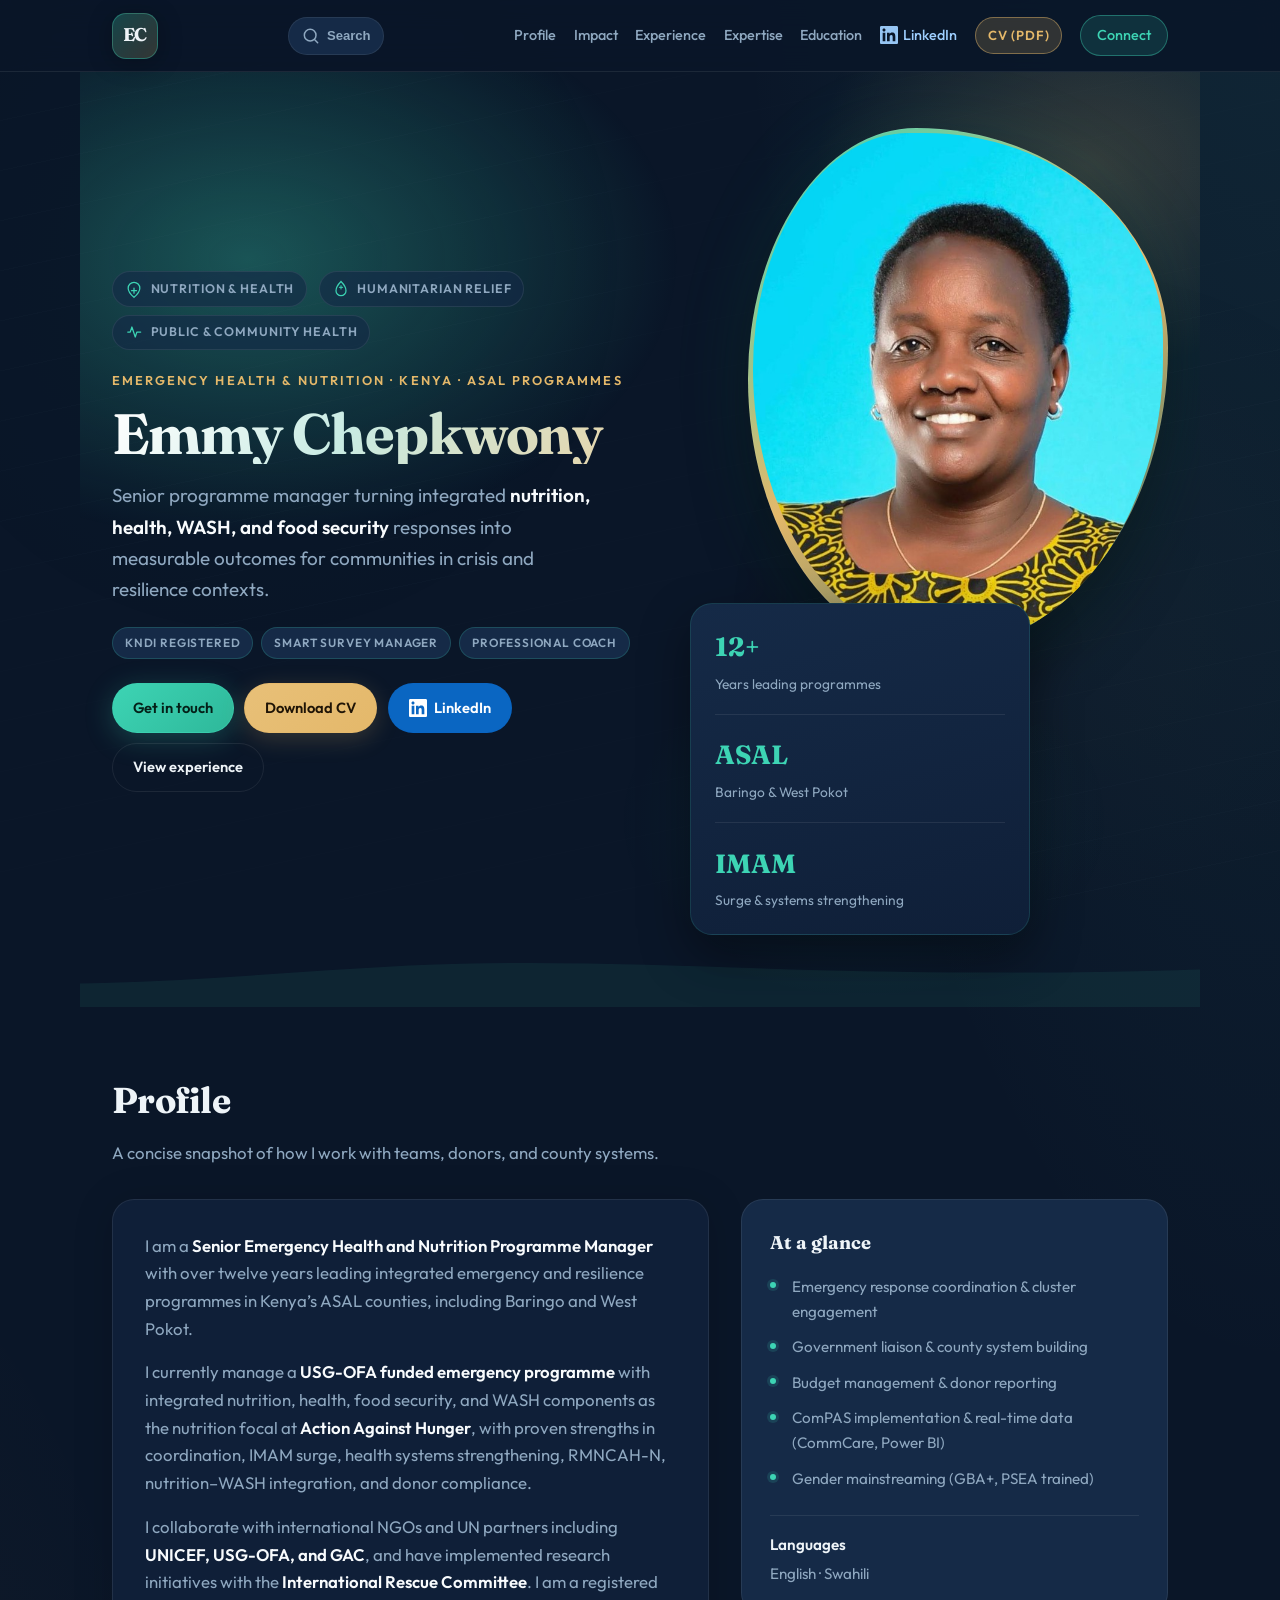
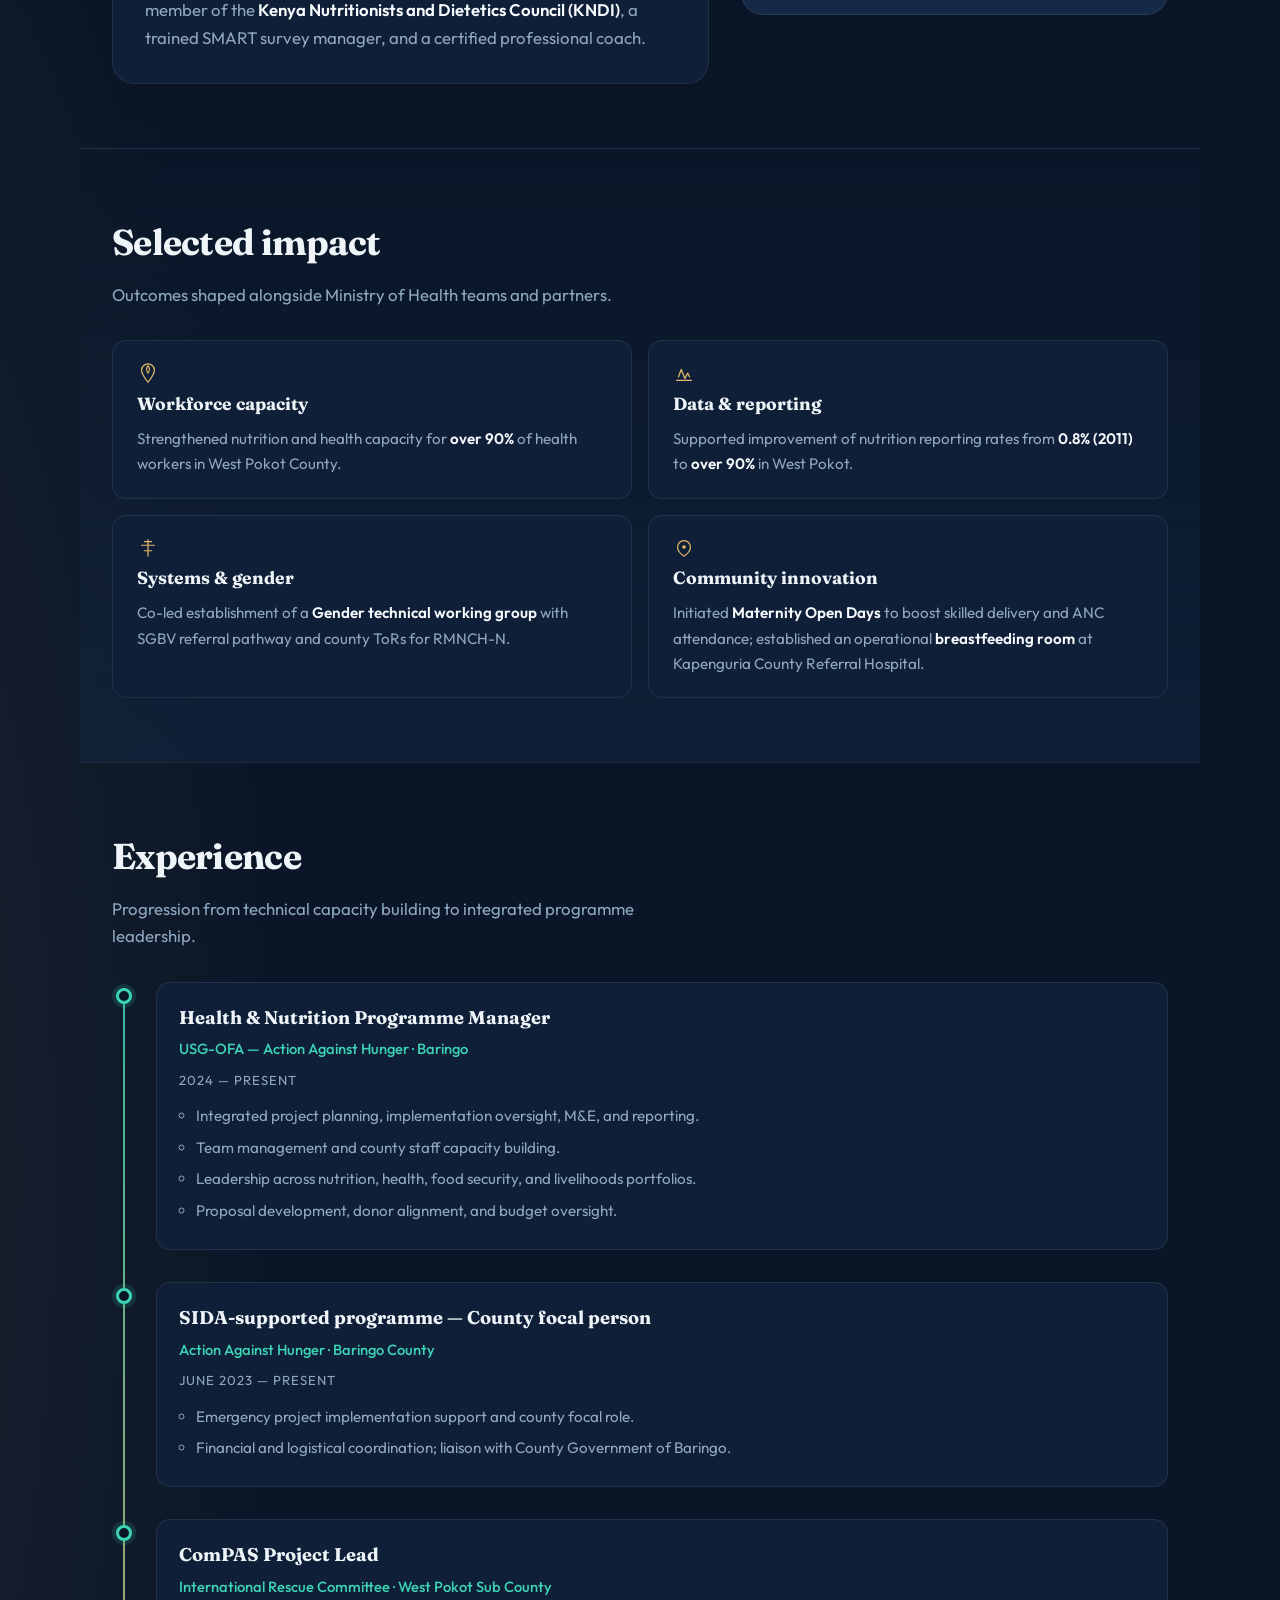
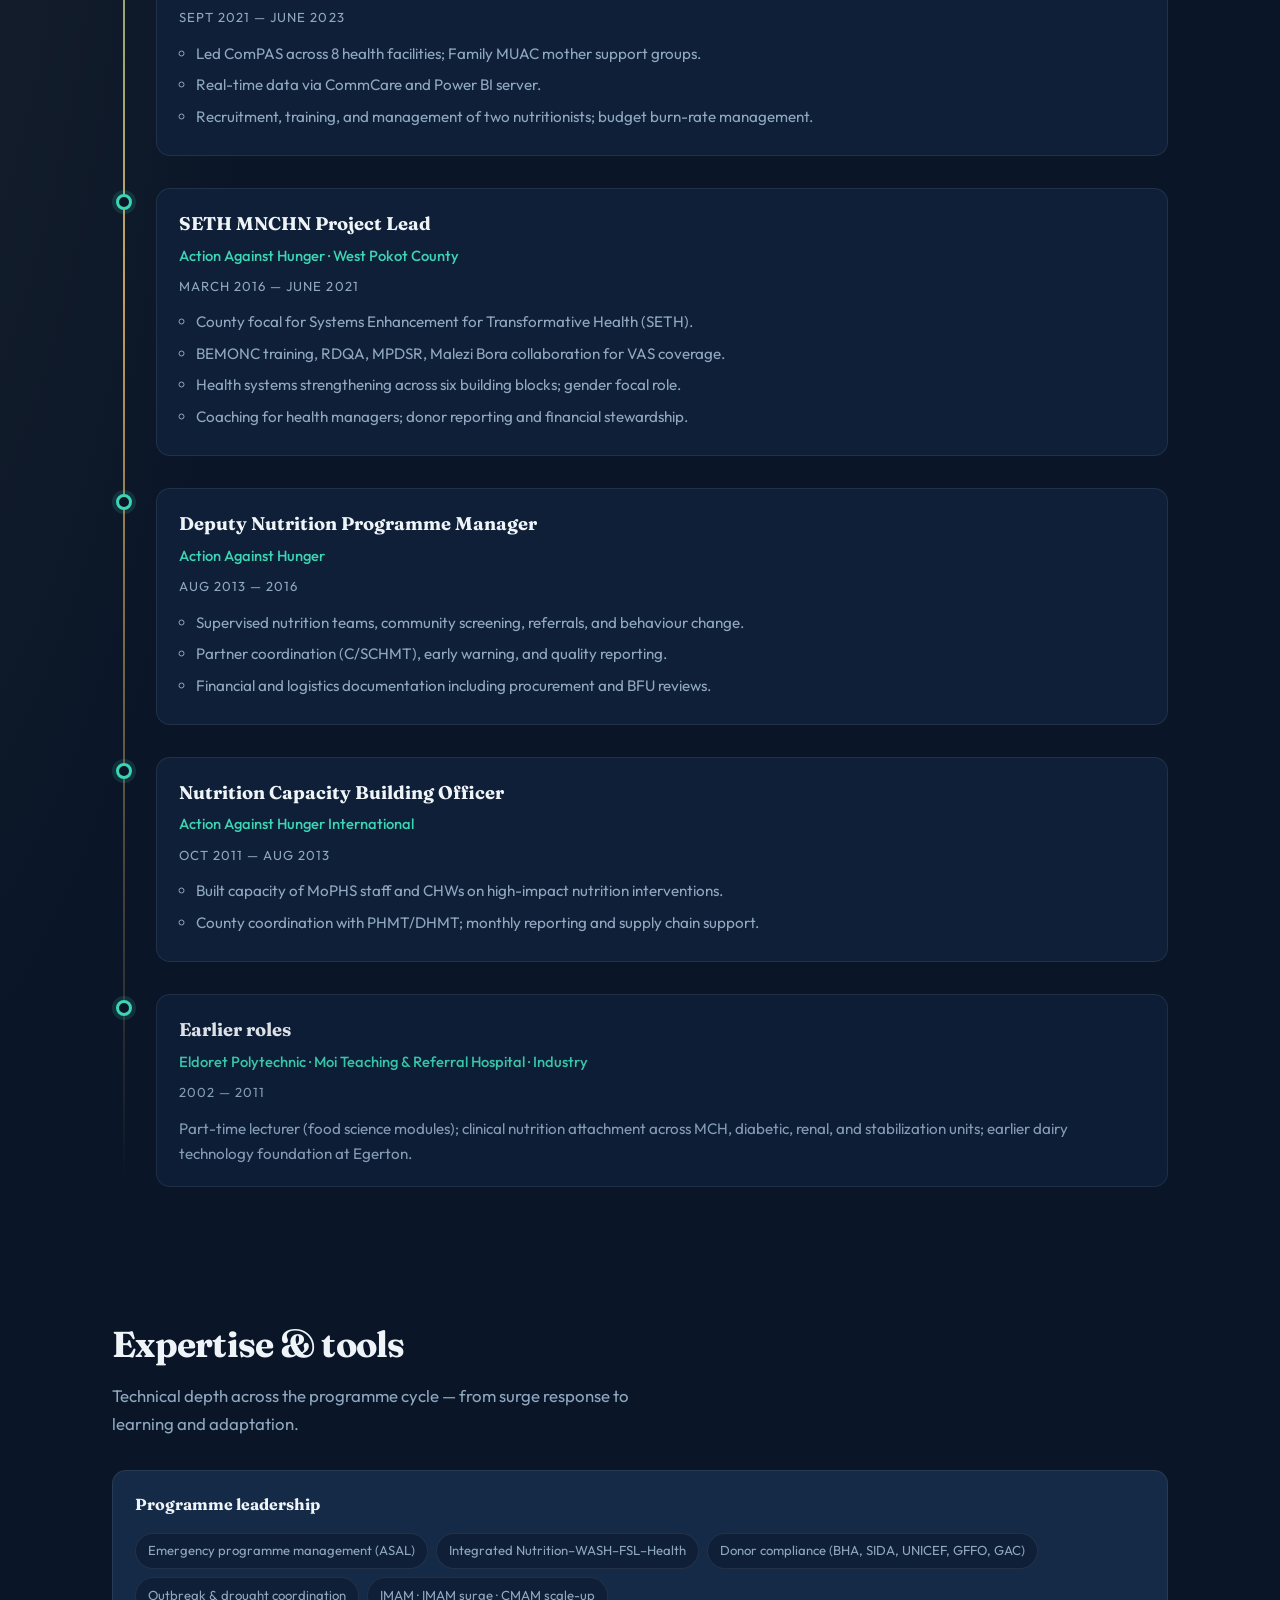
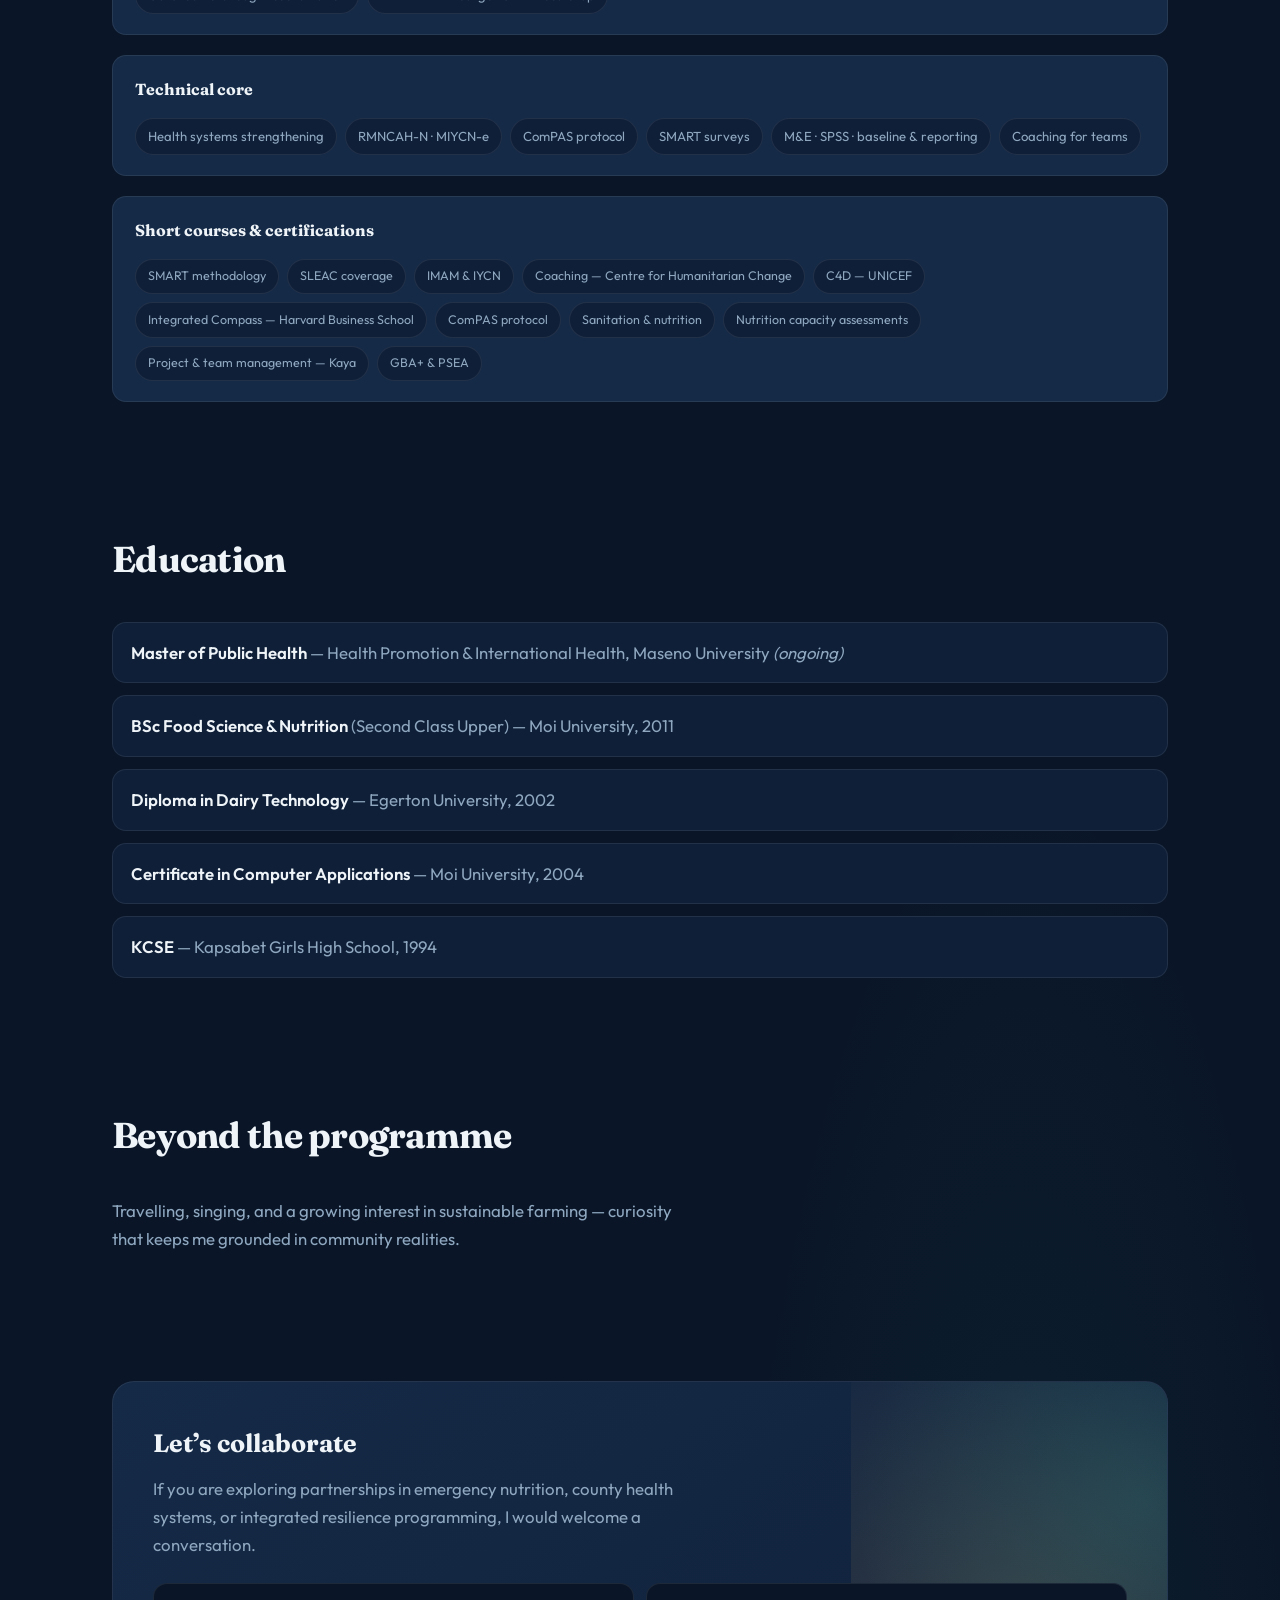
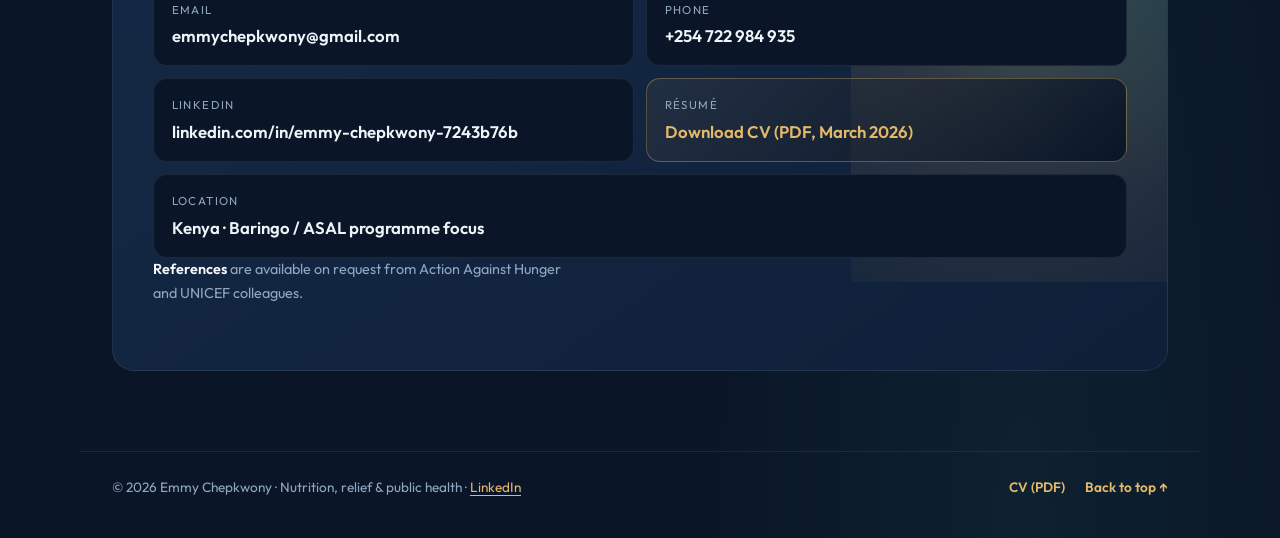
==== commit b3c8ad4b: "Update index.html" ====
--- a/index.html
+++ b/index.html
@@ -469,7 +469,7 @@
           </a>
           <a class="contact-item" href="https://www.linkedin.com/in/emmychepkwony/" target="_blank" rel="noopener noreferrer">
             <span class="contact-label">LinkedIn</span>
-            <span class="contact-value">linkedin.com/in/emmychepkwony</span>
+            <span class="contact-value">linkedin.com/in/emmy-chepkwony-7243b76b</span>
           </a>
           <a class="contact-item contact-item-accent" href="Emmy%20C.V%20March%202026.pdf" download="Emmy-Chepkwony-CV-March-2026.pdf">
             <span class="contact-label">Résumé</span>
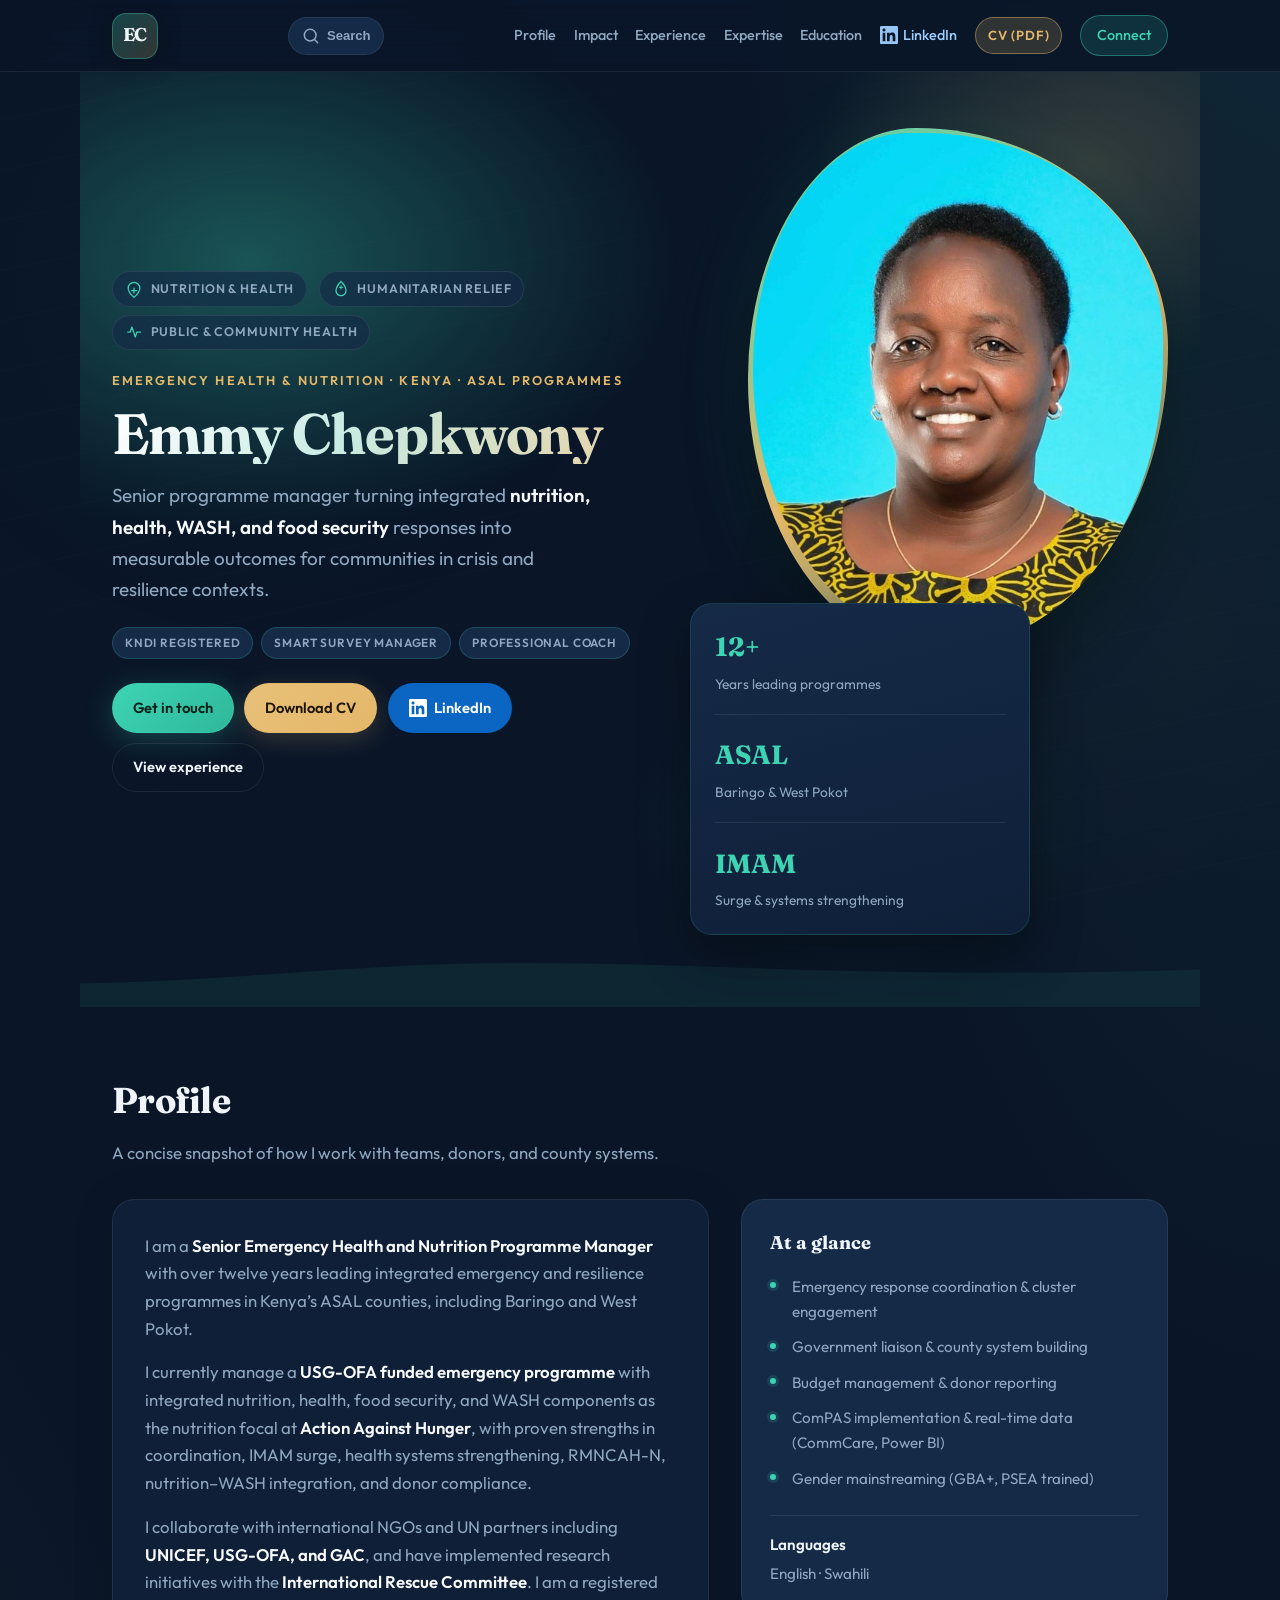
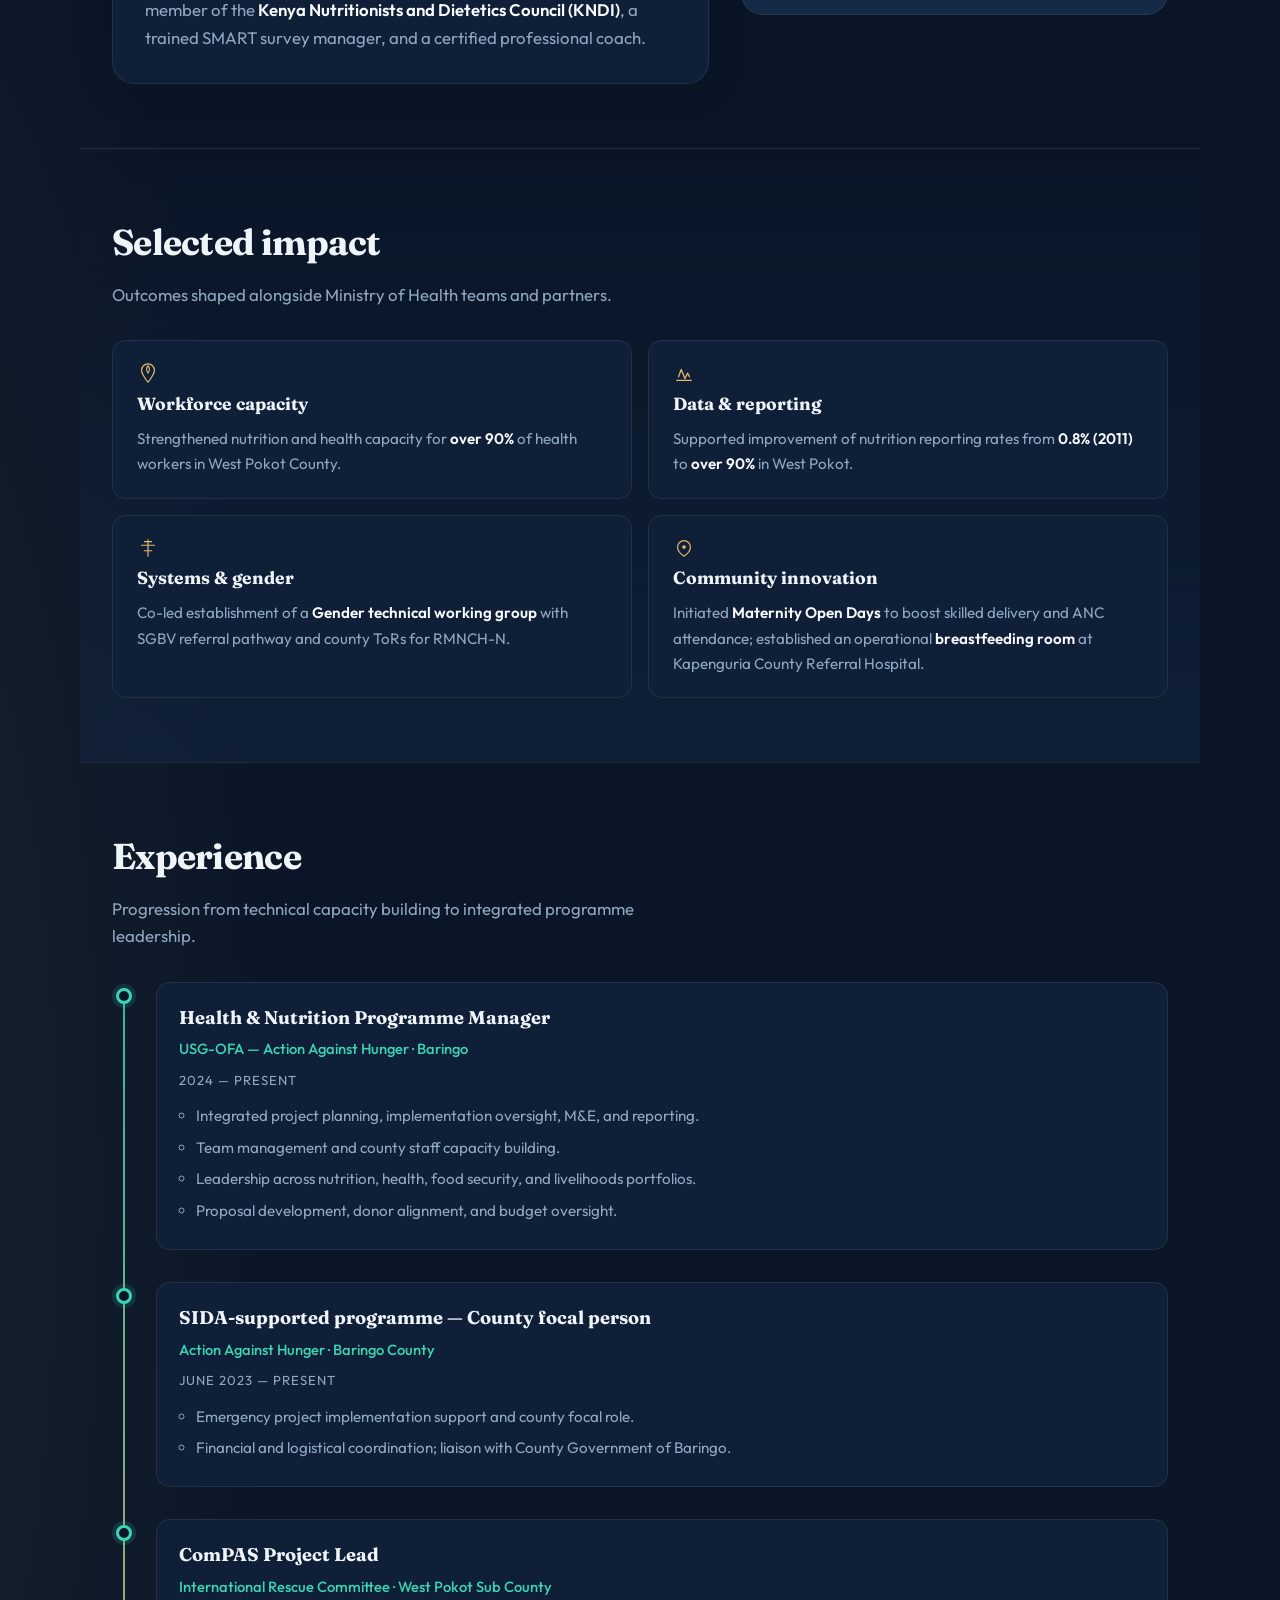
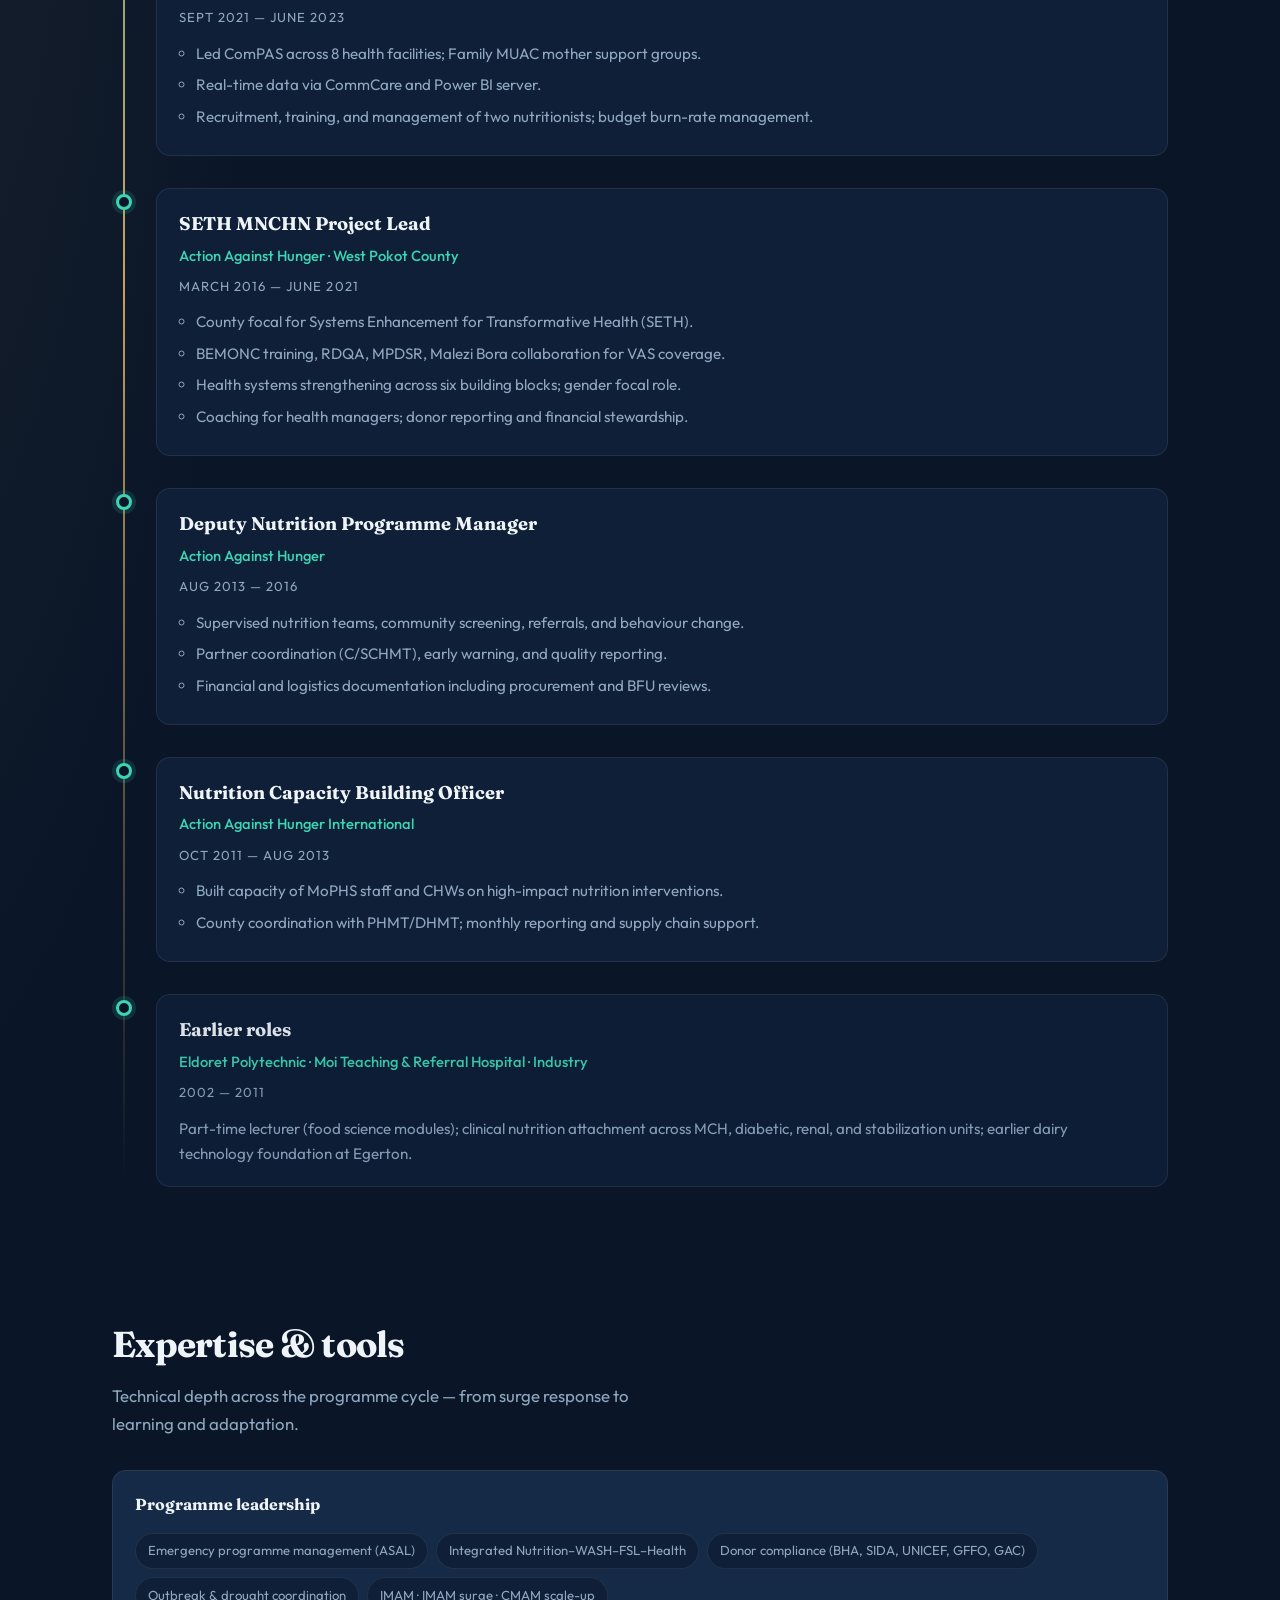
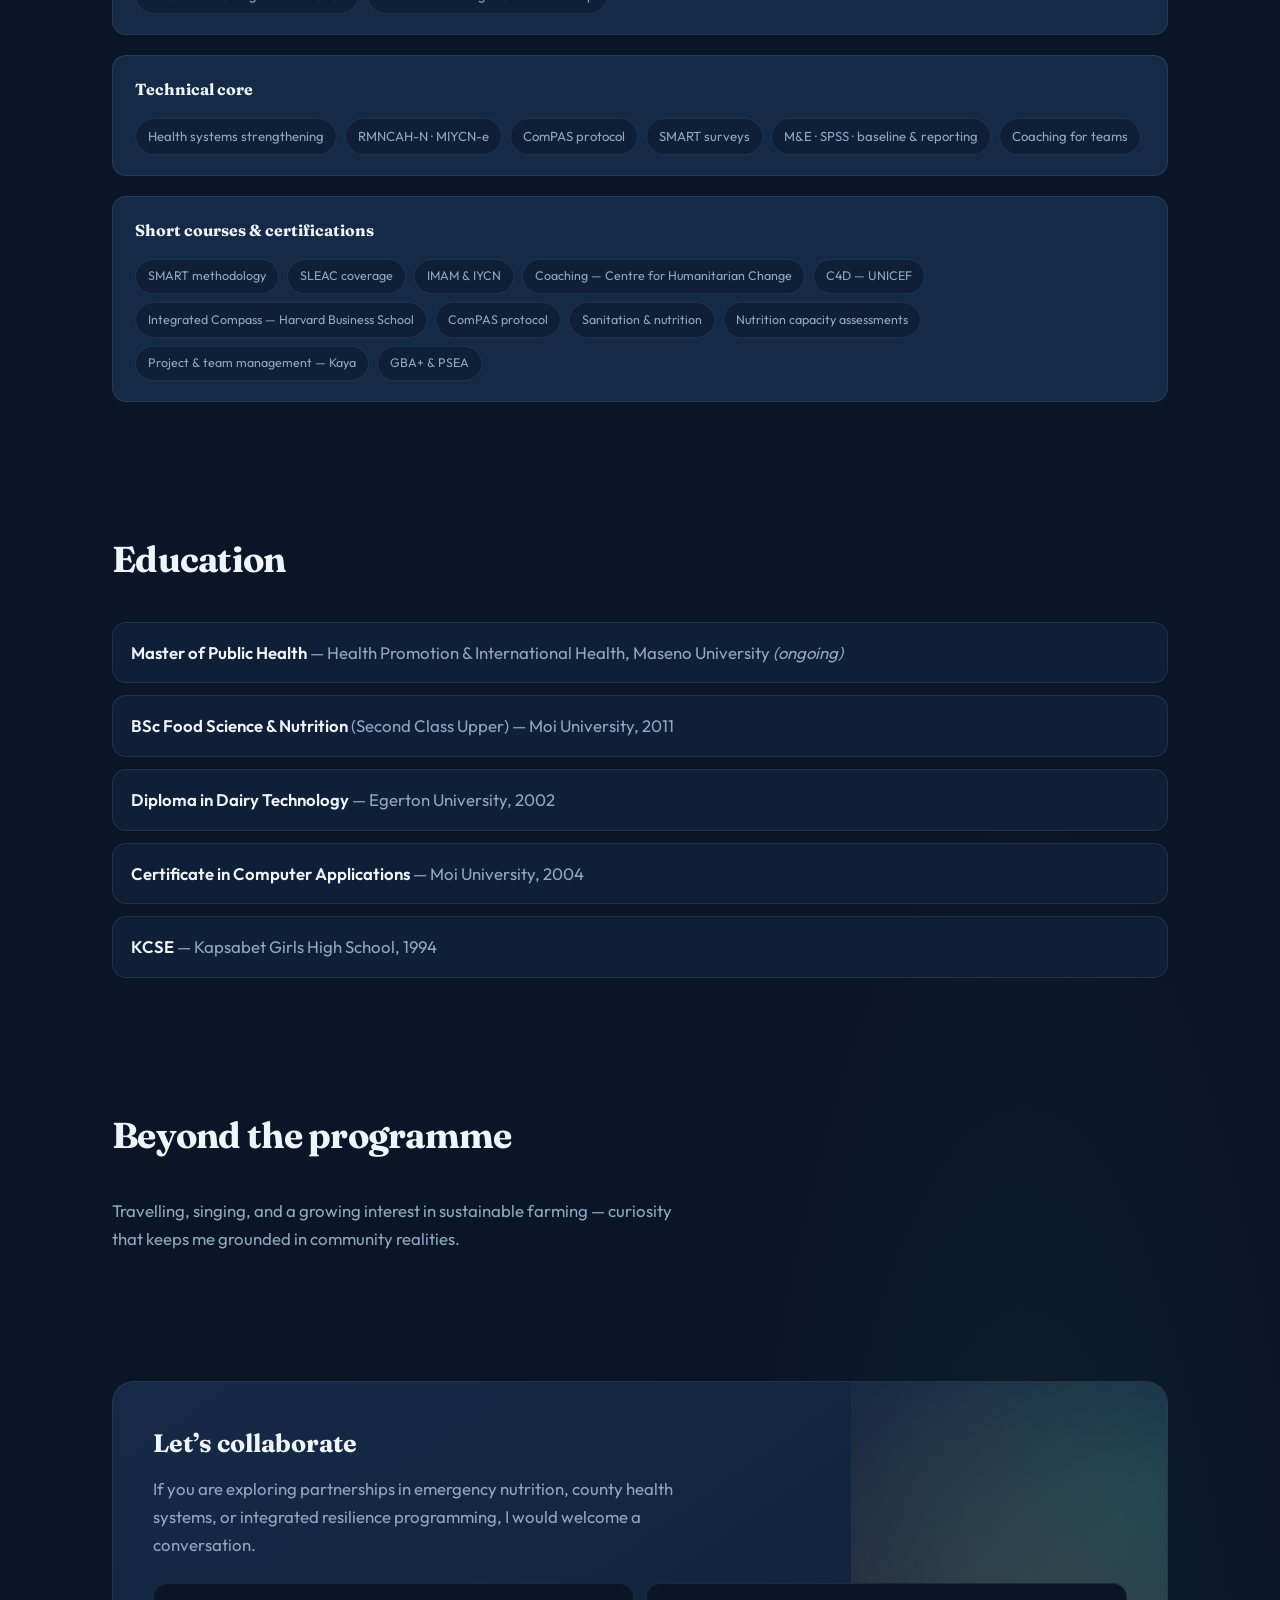
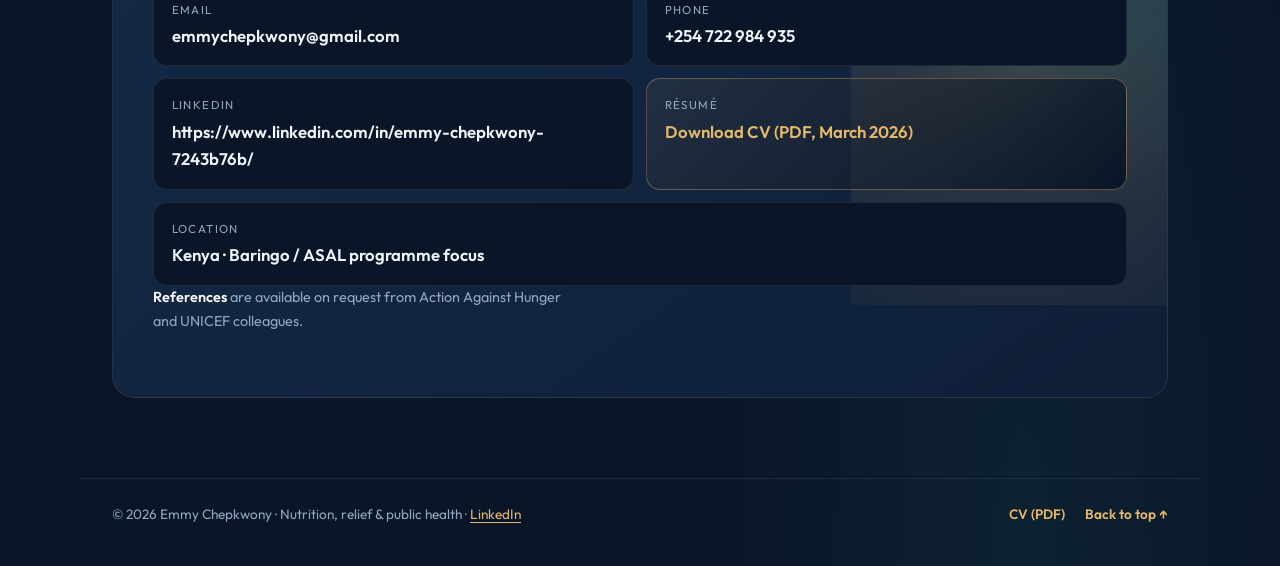
==== commit 7873148c: "Update index.html" ====
--- a/index.html
+++ b/index.html
@@ -469,7 +469,7 @@
           </a>
           <a class="contact-item" href="https://www.linkedin.com/in/emmychepkwony/" target="_blank" rel="noopener noreferrer">
             <span class="contact-label">LinkedIn</span>
-            <span class="contact-value">linkedin.com/in/emmy-chepkwony-7243b76b</span>
+            <span class="contact-value">https://www.linkedin.com/in/emmy-chepkwony-7243b76b/</span>
           </a>
           <a class="contact-item contact-item-accent" href="Emmy%20C.V%20March%202026.pdf" download="Emmy-Chepkwony-CV-March-2026.pdf">
             <span class="contact-label">Résumé</span>
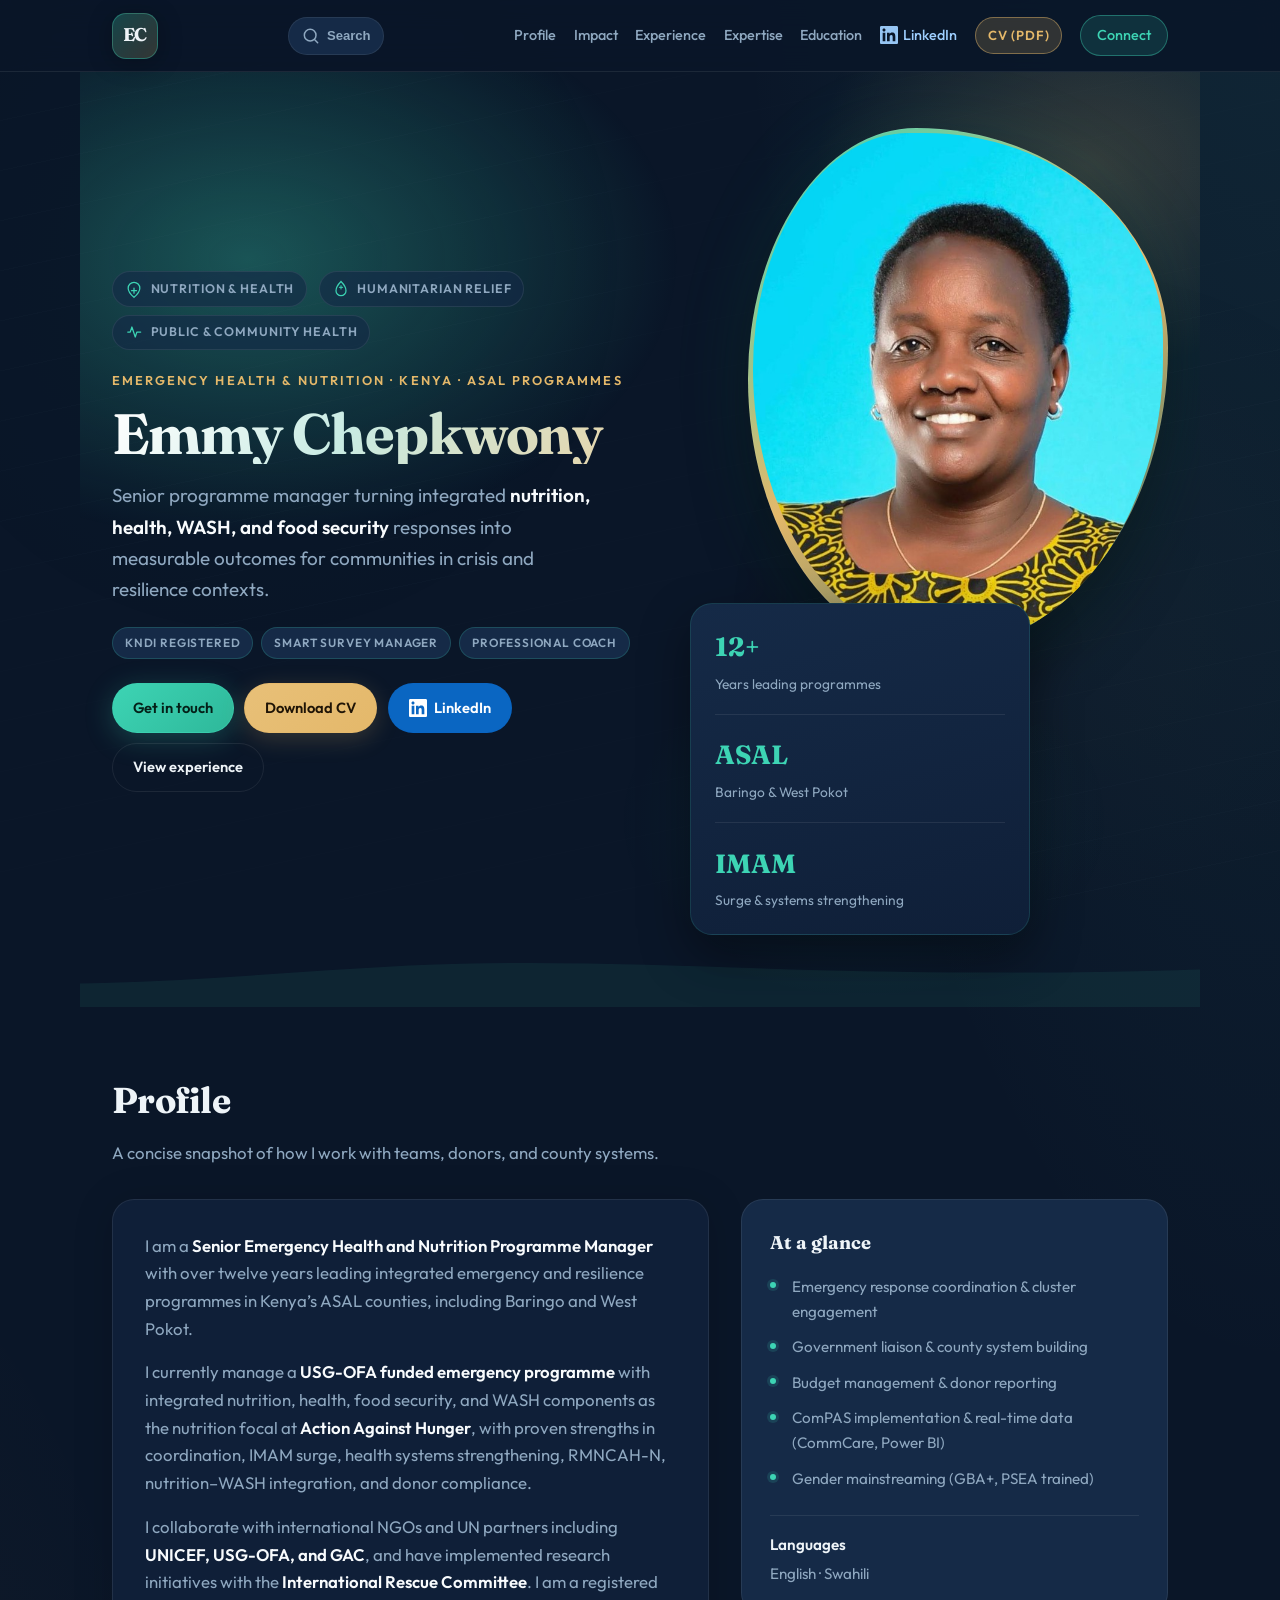
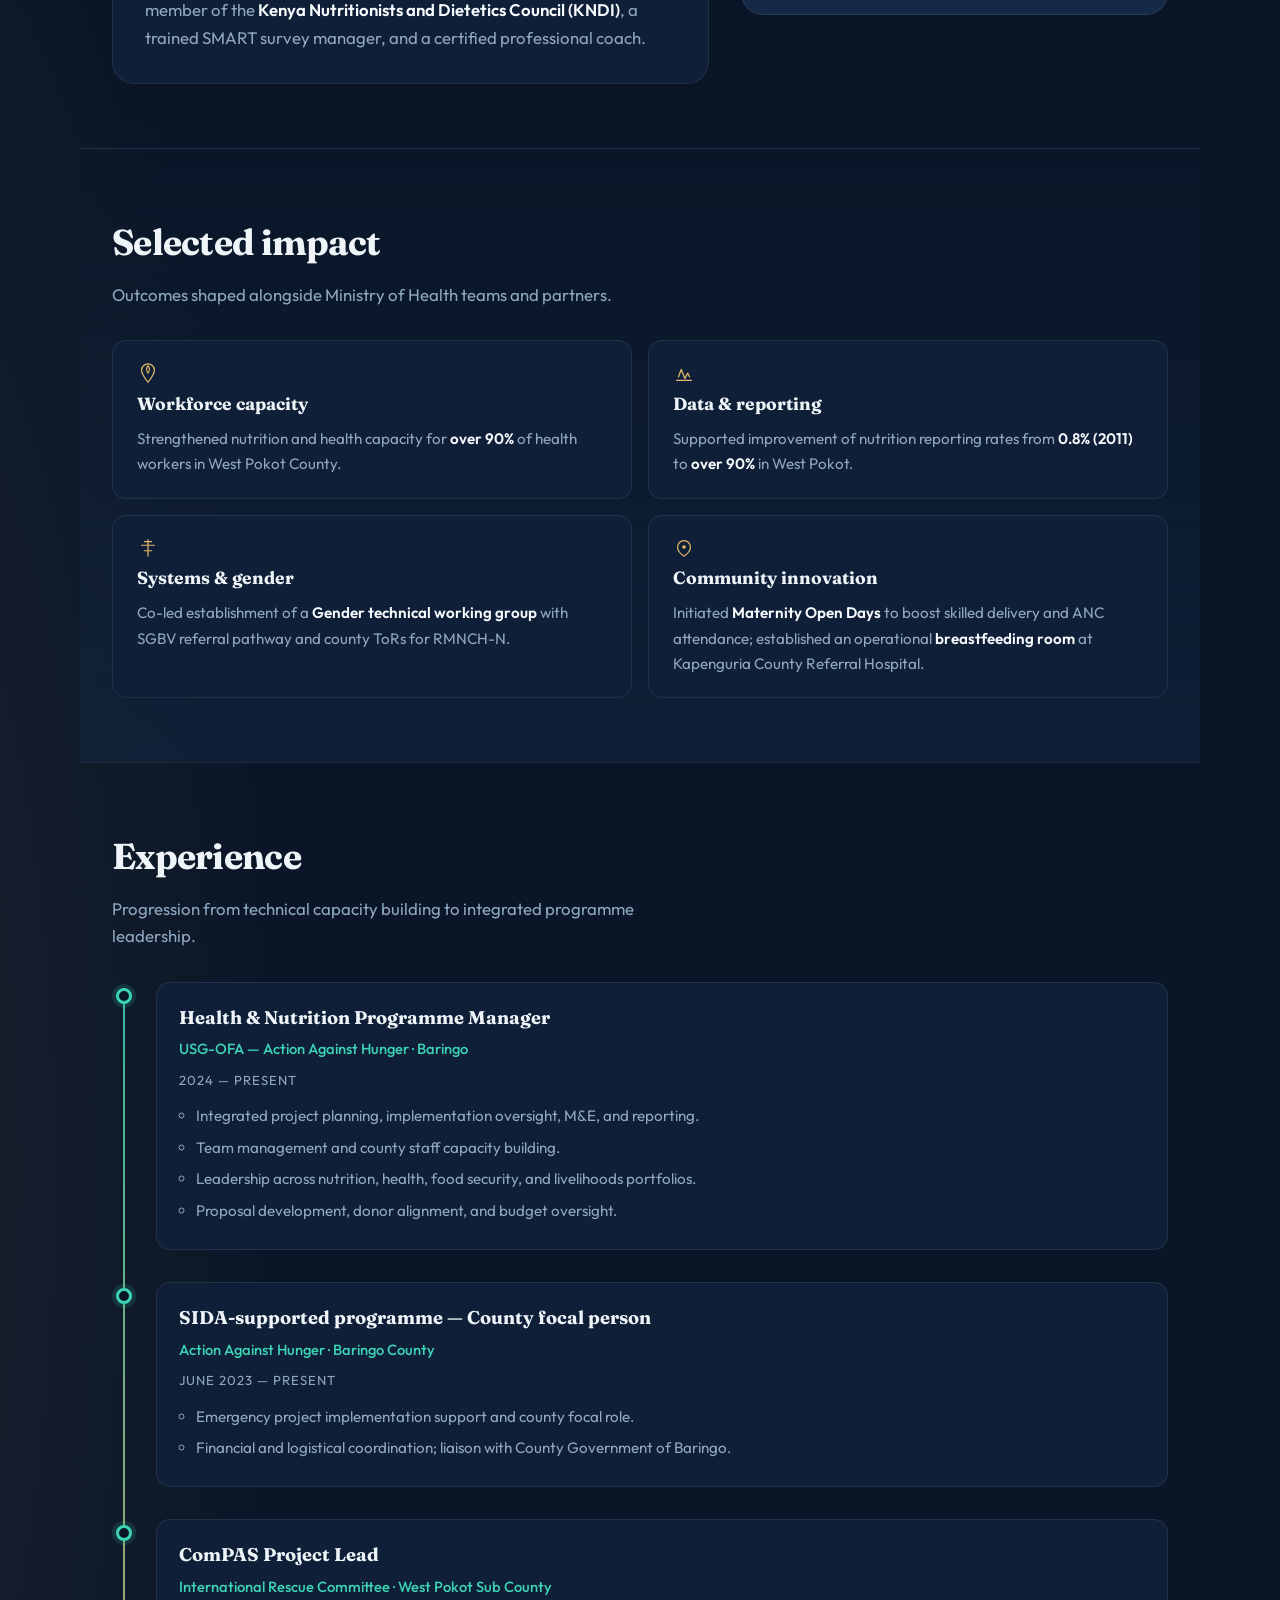
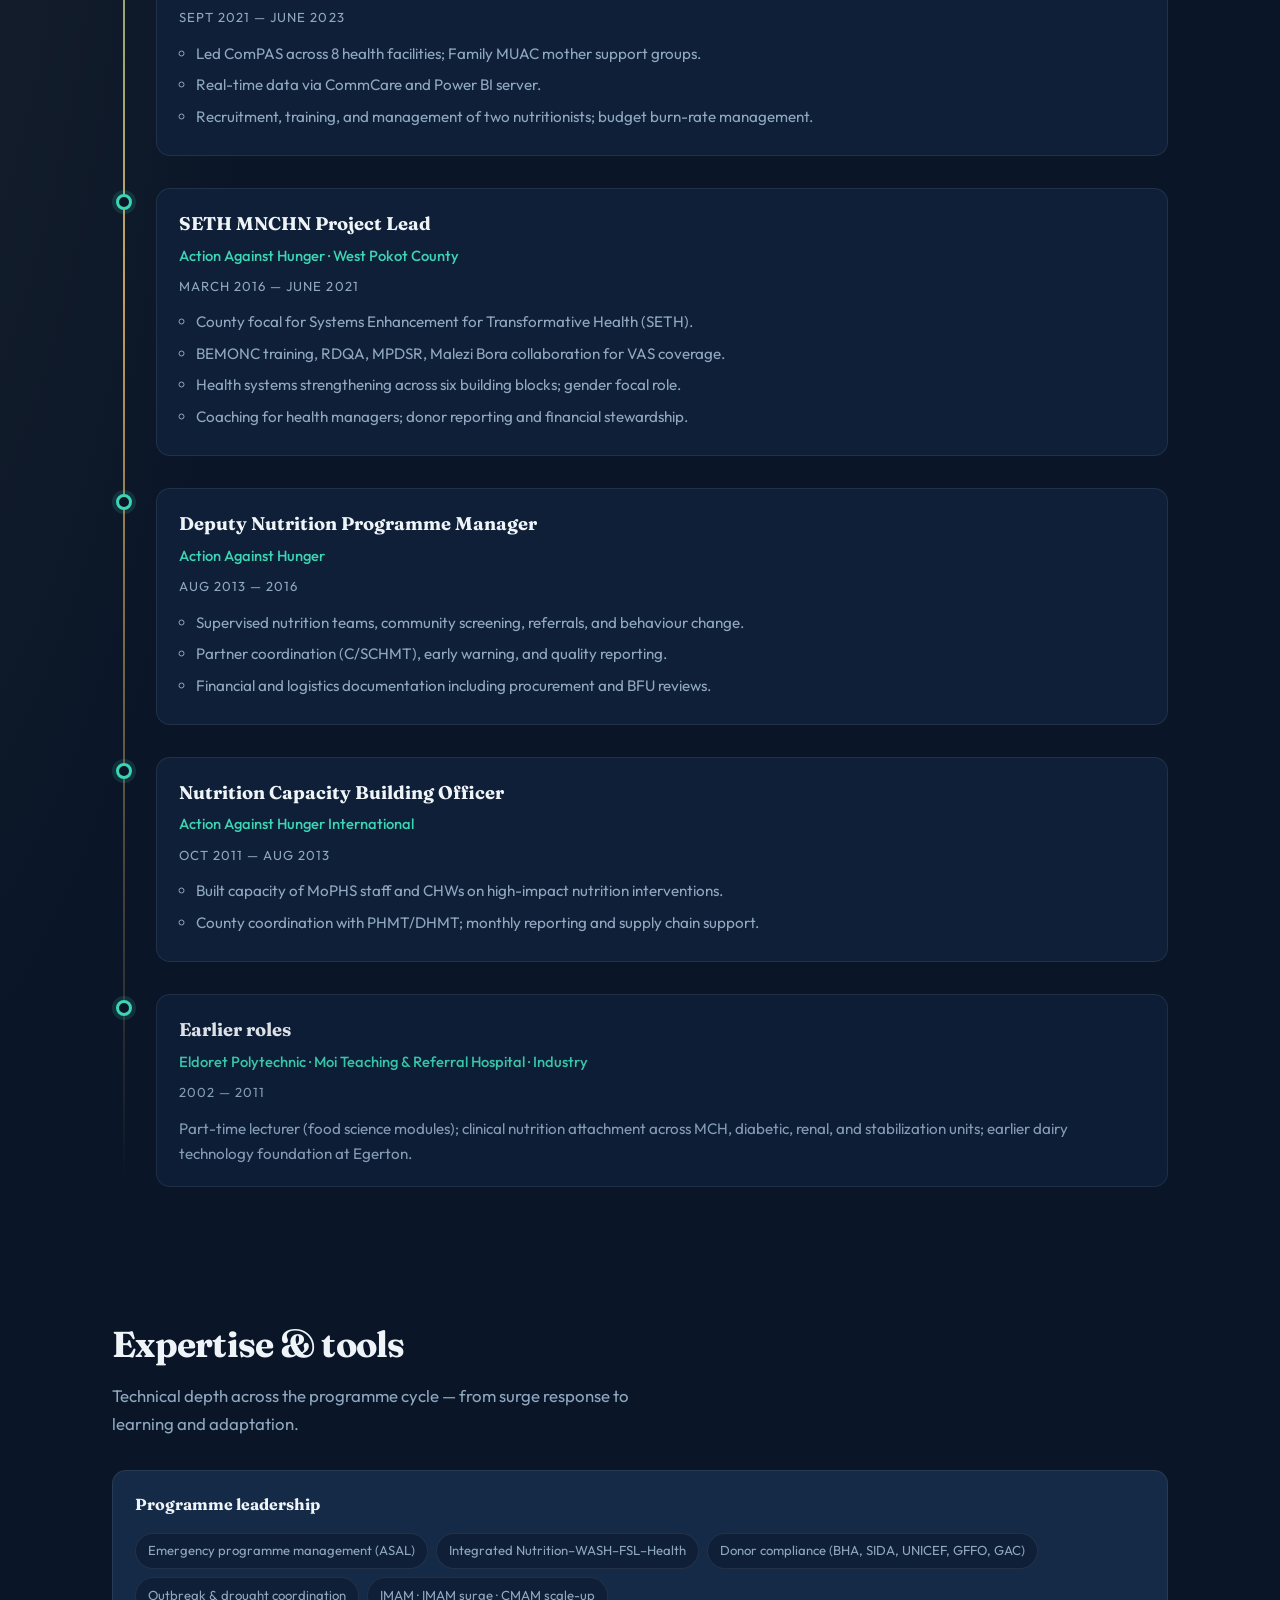
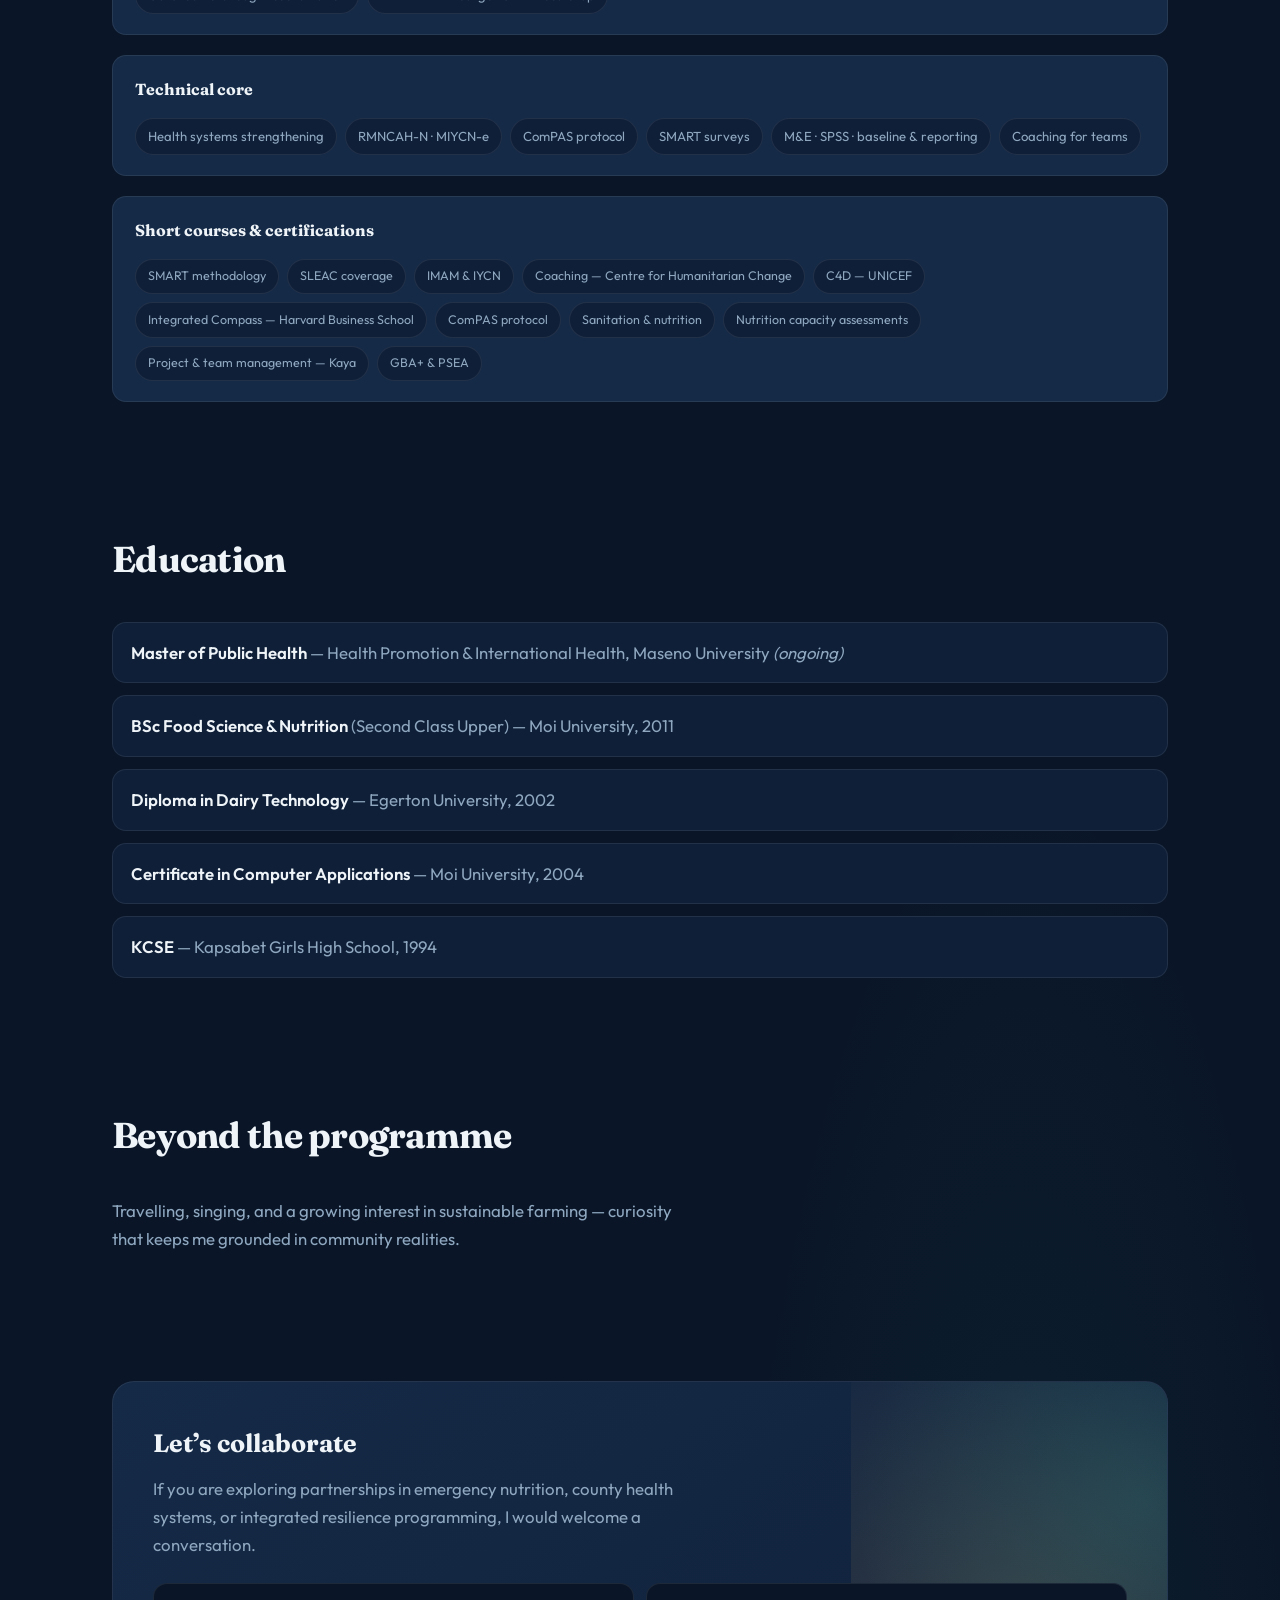
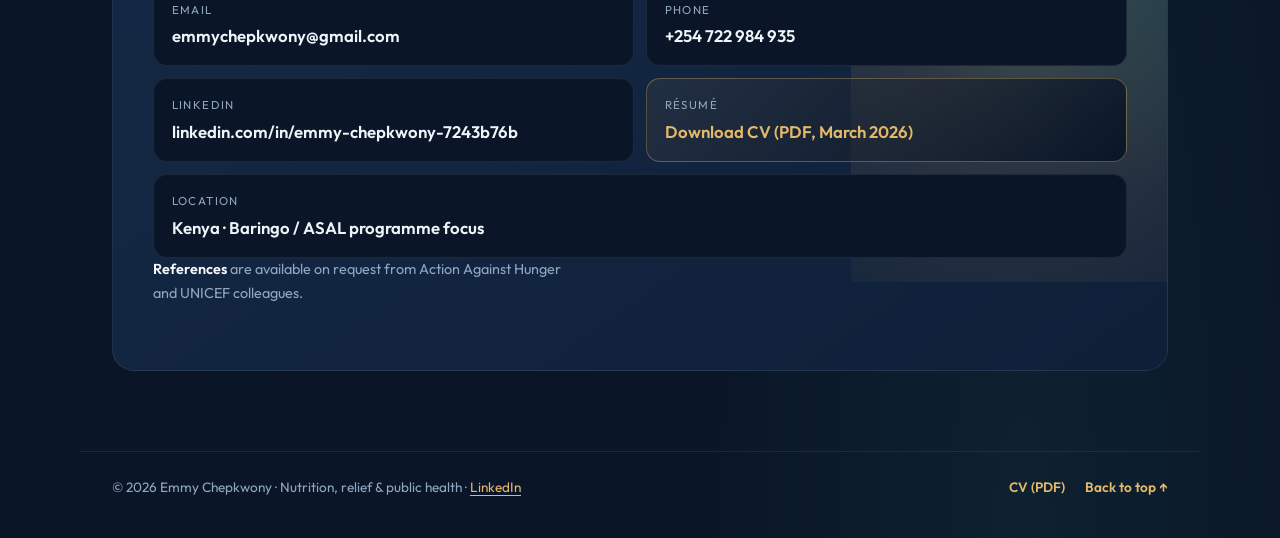
==== commit aea0a97e: "Add files via upload Fix LinkedIn Links" ====
--- a/index.html
+++ b/index.html
@@ -1,498 +1,498 @@
-<!DOCTYPE html>
-<html lang="en">
-<head>
-  <meta charset="UTF-8" />
-  <meta name="viewport" content="width=device-width, initial-scale=1.0" />
-  <meta name="description" content="Emmy Chepkwony — Senior Emergency Health & Nutrition Programme Manager in Kenya. Nutrition, humanitarian relief, IMAM, health systems strengthening, and integrated ASAL programming." />
-  <meta name="author" content="Emmy Chepkwony" />
-  <meta name="robots" content="index, follow" />
-  <!-- Google Search Console: after you choose "HTML tag" verification, uncomment the line below and paste your code from Google -->
-  <!-- <meta name="google-site-verification" content="PASTE_GOOGLE_CODE_HERE" /> -->
-  <meta name="theme-color" content="#0a1628" />
-  <title>Emmy Chepkwony | Health &amp; Nutrition Programme Manager — Kenya</title>
-  <link rel="canonical" href="https://emmychepkwony.netlify.app/" />
-  <meta property="og:type" content="profile" />
-  <meta property="og:title" content="Emmy Chepkwony — Health &amp; Nutrition Leadership" />
-  <meta property="og:description" content="Senior Emergency Health &amp; Nutrition Programme Manager. Portfolio, experience, and contact in Kenya." />
-  <meta property="og:url" content="https://emmychepkwony.netlify.app/" />
-  <meta property="og:image" content="https://emmychepkwony.netlify.app/assets/emmy-portrait.png" />
-  <meta property="og:locale" content="en_KE" />
-  <meta name="twitter:card" content="summary_large_image" />
-  <meta name="twitter:title" content="Emmy Chepkwony — Health &amp; Nutrition" />
-  <meta name="twitter:description" content="Senior programme manager — nutrition, relief, and public health in Kenya." />
-  <meta name="twitter:image" content="https://emmychepkwony.netlify.app/assets/emmy-portrait.png" />
-  <script type="application/ld+json">
-  {
-    "@context": "https://schema.org",
-    "@graph": [
-      {
-        "@type": "WebSite",
-        "@id": "https://emmychepkwony.netlify.app/#website",
-        "url": "https://emmychepkwony.netlify.app/",
-        "name": "Emmy Chepkwony",
-        "description": "Official portfolio of Emmy Chepkwony — Senior Emergency Health and Nutrition Programme Manager in Kenya.",
-        "inLanguage": "en",
-        "publisher": { "@id": "https://emmychepkwony.netlify.app/#person" }
-      },
-      {
-        "@type": "ProfilePage",
-        "@id": "https://emmychepkwony.netlify.app/#webpage",
-        "url": "https://emmychepkwony.netlify.app/",
-        "name": "Emmy Chepkwony | Health & Nutrition Programme Manager",
-        "isPartOf": { "@id": "https://emmychepkwony.netlify.app/#website" },
-        "about": { "@id": "https://emmychepkwony.netlify.app/#person" },
-        "primaryImageOfPage": "https://emmychepkwony.netlify.app/assets/emmy-portrait.png"
-      },
-      {
-        "@type": "Person",
-        "@id": "https://emmychepkwony.netlify.app/#person",
-        "name": "Emmy Chepkwony",
-        "givenName": "Emmy",
-        "familyName": "Chepkwony",
-        "jobTitle": "Senior Emergency Health and Nutrition Programme Manager",
-        "description": "Emergency health and nutrition programme leadership in Kenya — integrated nutrition, health, WASH, and food security in ASAL counties.",
-        "email": "emmychepkwony@gmail.com",
-        "telephone": "+254722984935",
-        "address": {
-          "@type": "PostalAddress",
-          "addressCountry": "KE"
-        },
-        "knowsLanguage": ["en", "sw"],
-        "sameAs": [
-          "https://www.linkedin.com/in/emmychepkwony/"
-        ],
-        "url": "https://emmychepkwony.netlify.app/",
-        "image": "https://emmychepkwony.netlify.app/assets/emmy-portrait.png",
-        "mainEntityOfPage": { "@id": "https://emmychepkwony.netlify.app/#webpage" },
-        "worksFor": {
-          "@type": "Organization",
-          "name": "Action Against Hunger"
-        },
-        "alumniOf": [
-          { "@type": "CollegeOrUniversity", "name": "Maseno University" },
-          { "@type": "CollegeOrUniversity", "name": "Moi University" }
-        ]
-      }
-    ]
-  }
-  </script>
-  <link rel="preconnect" href="https://fonts.googleapis.com" />
-  <link rel="preconnect" href="https://fonts.gstatic.com" crossorigin />
-  <link href="https://fonts.googleapis.com/css2?family=Fraunces:ital,opsz,wght@0,9..144,400;0,9..144,600;0,9..144,700;1,9..144,400&family=Outfit:wght@300;400;500;600;700&display=swap" rel="stylesheet" />
-  <link rel="stylesheet" href="styles.css" />
-</head>
-<body>
-  <a class="skip-link" href="#main">Skip to content</a>
-  <div class="ambient-pattern" aria-hidden="true"></div>
-  <header class="site-header" id="top">
-    <div class="header-inner">
-      <a class="logo" href="#top" aria-label="Home"><span class="logo-mark">EC</span></a>
-      <div class="header-actions">
-        <button type="button" class="search-trigger" aria-label="Search portfolio" aria-controls="search-panel" aria-expanded="false" title="Search (Ctrl+K)">
-          <svg width="20" height="20" viewBox="0 0 24 24" fill="none" aria-hidden="true"><circle cx="11" cy="11" r="7" stroke="currentColor" stroke-width="1.8"/><path d="M20 20l-3.5-3.5" stroke="currentColor" stroke-width="1.8" stroke-linecap="round"/></svg>
-          <span class="search-trigger-label">Search</span>
-        </button>
-        <button class="nav-toggle" type="button" aria-expanded="false" aria-controls="site-nav" aria-label="Open menu">
-          <span></span><span></span><span></span>
-        </button>
-      </div>
-      <nav class="site-nav" id="site-nav" aria-label="Primary">
-        <a href="#about">Profile</a>
-        <a href="#impact">Impact</a>
-        <a href="#experience">Experience</a>
-        <a href="#skills">Expertise</a>
-        <a href="#education">Education</a>
-        <a class="nav-linkedin" href="https://www.linkedin.com/in/emmychepkwony/" target="_blank" rel="noopener noreferrer">
-          <svg class="nav-icon" width="18" height="18" viewBox="0 0 24 24" aria-hidden="true"><path fill="currentColor" d="M20.447 20.452h-3.554v-5.569c0-1.328-.027-3.037-1.852-3.037-1.853 0-2.136 1.445-2.136 2.939v5.667H9.351V9h3.414v1.561h.046c.477-.9 1.637-1.85 3.37-1.85 3.601 0 4.267 2.37 4.267 5.455v6.286zM5.337 7.433c-1.144 0-2.063-.926-2.063-2.065 0-1.138.92-2.063 2.063-2.063 1.14 0 2.064.925 2.064 2.063 0 1.139-.925 2.065-2.064 2.065zm1.782 13.019H3.555V9h3.564v11.452zM22.225 0H1.771C.792 0 0 .774 0 1.729v20.542C0 23.227.792 24 1.771 24h20.451C23.2 24 24 23.227 24 22.271V1.729C24 .774 23.2 0 22.222 0h.003z"/></svg>
-          LinkedIn
-        </a>
-        <a href="Emmy%20C.V%20March%202026.pdf" class="nav-cv" download="Emmy-Chepkwony-CV-March-2026.pdf">CV (PDF)</a>
-        <a href="#contact" class="nav-cta">Connect</a>
-      </nav>
-    </div>
-  </header>
-
-  <div id="search-panel" class="search-panel" role="dialog" aria-modal="true" aria-labelledby="search-title" hidden>
-    <div class="search-backdrop" data-search-close></div>
-    <div class="search-dialog">
-      <div class="search-header">
-        <h2 id="search-title" class="search-title">Search this portfolio</h2>
-        <button type="button" class="search-close" aria-label="Close search" data-search-close>&times;</button>
-      </div>
-      <label class="search-field">
-        <span class="visually-hidden">Search keywords</span>
-        <input type="search" id="search-input" class="search-input" placeholder="Try IMAM, Baringo, ComPAS, UNICEF, coaching…" autocomplete="off" />
-      </label>
-      <p class="search-hint"><kbd class="search-kbd-mod">Ctrl</kbd>+<kbd>K</kbd> to open · <kbd>Esc</kbd> to close</p>
-      <div class="search-suggestions" id="search-suggestions" aria-label="Popular searches">
-        <span class="search-suggestions-label">Try:</span>
-        <button type="button" class="search-chip" data-search-q="IMAM">IMAM</button>
-        <button type="button" class="search-chip" data-search-q="Baringo">Baringo</button>
-        <button type="button" class="search-chip" data-search-q="ComPAS">ComPAS</button>
-        <button type="button" class="search-chip" data-search-q="UNICEF">UNICEF</button>
-        <button type="button" class="search-chip" data-search-q="nutrition">Nutrition</button>
-      </div>
-      <ul id="search-results" class="search-results" role="listbox" aria-label="Search results"></ul>
-      <p id="search-empty" class="search-empty" hidden>No matches. Try a role, county, donor, or skill.</p>
-    </div>
-  </div>
-
-  <main id="main">
-    <section class="hero">
-      <div class="hero-bg" aria-hidden="true">
-        <svg class="hero-wave" viewBox="0 0 1440 120" preserveAspectRatio="none" aria-hidden="true"><path fill="currentColor" d="M0,64L48,69.3C96,75,192,85,288,80C384,75,480,53,576,48C672,43,768,53,864,58.7C960,64,1056,64,1152,58.7C1248,53,1344,43,1392,37.3L1440,32L1440,120L1392,120C1344,120,1248,120,1152,120C1056,120,960,120,864,120C768,120,672,120,576,120C480,120,384,120,288,120C192,120,96,120,48,120L0,120Z"/></svg>
-      </div>
-      <div class="hero-inner">
-        <div class="hero-content">
-          <ul class="care-pillars" aria-label="Focus areas">
-            <li>
-              <span class="care-icon" aria-hidden="true"><svg width="20" height="20" viewBox="0 0 24 24" fill="none"><path d="M12 22c4-3.5 7-7 7-11a7 7 0 10-14 0c0 4 3 7.5 7 11z" stroke="currentColor" stroke-width="1.5"/><path d="M12 11v6M9 14h6" stroke="currentColor" stroke-width="1.5" stroke-linecap="round"/></svg></span>
-              Nutrition &amp; health
-            </li>
-            <li>
-              <span class="care-icon" aria-hidden="true"><svg width="20" height="20" viewBox="0 0 24 24" fill="none"><path d="M12 3c-4 4-6 7.5-6 11a6 6 0 1012 0c0-3.5-2-7-6-11z" stroke="currentColor" stroke-width="1.5"/><path d="M12 8v4M10 10h4" stroke="currentColor" stroke-width="1.2" stroke-linecap="round"/></svg></span>
-              Humanitarian relief
-            </li>
-            <li>
-              <span class="care-icon" aria-hidden="true"><svg width="20" height="20" viewBox="0 0 24 24" fill="none"><path d="M4.5 12h3l2-6 4 12 2-6h4.5" stroke="currentColor" stroke-width="1.5" stroke-linecap="round" stroke-linejoin="round"/></svg></span>
-              Public &amp; community health
-            </li>
-          </ul>
-          <p class="hero-kicker">Emergency health &amp; nutrition · Kenya · ASAL programmes</p>
-          <h1>Emmy Chepkwony</h1>
-          <p class="hero-lead">
-            Senior programme manager turning integrated <strong>nutrition, health, WASH, and food security</strong> responses into measurable outcomes for communities in crisis and resilience contexts.
-          </p>
-          <div class="hero-meta">
-            <span class="pill">KNDI registered</span>
-            <span class="pill">SMART survey manager</span>
-            <span class="pill">Professional coach</span>
-          </div>
-          <div class="hero-actions">
-            <a class="btn btn-primary" href="#contact">Get in touch</a>
-            <a class="btn btn-gold" href="Emmy%20C.V%20March%202026.pdf" download="Emmy-Chepkwony-CV-March-2026.pdf">Download CV</a>
-            <a class="btn btn-linkedin" href="https://www.linkedin.com/in/emmychepkwony/" target="_blank" rel="noopener noreferrer">
-              <svg width="18" height="18" viewBox="0 0 24 24" aria-hidden="true"><path fill="currentColor" d="M20.447 20.452h-3.554v-5.569c0-1.328-.027-3.037-1.852-3.037-1.853 0-2.136 1.445-2.136 2.939v5.667H9.351V9h3.414v1.561h.046c.477-.9 1.637-1.85 3.37-1.85 3.601 0 4.267 2.37 4.267 5.455v6.286zM5.337 7.433c-1.144 0-2.063-.926-2.063-2.065 0-1.138.92-2.063 2.063-2.063 1.14 0 2.064.925 2.064 2.063 0 1.139-.925 2.065-2.064 2.065zm1.782 13.019H3.555V9h3.564v11.452zM22.225 0H1.771C.792 0 0 .774 0 1.729v20.542C0 23.227.792 24 1.771 24h20.451C23.2 24 24 23.227 24 22.271V1.729C24 .774 23.2 0 22.222 0h.003z"/></svg>
-              LinkedIn
-            </a>
-            <a class="btn btn-ghost" href="#experience">View experience</a>
-          </div>
-        </div>
-        <div class="hero-visual">
-          <figure class="hero-photo">
-            <div class="hero-photo-frame">
-              <img src="assets/emmy-portrait.png" alt="Emmy Chepkwony, health and nutrition programme manager" width="560" height="700" loading="eager" decoding="async" />
-            </div>
-            <figcaption class="visually-hidden">Professional portrait</figcaption>
-          </figure>
-          <div class="hero-panel">
-            <div class="stat-grid">
-              <div class="stat">
-                <span class="stat-value">12+</span>
-                <span class="stat-label">Years leading programmes</span>
-              </div>
-              <div class="stat">
-                <span class="stat-value">ASAL</span>
-                <span class="stat-label">Baringo &amp; West Pokot</span>
-              </div>
-              <div class="stat">
-                <span class="stat-value">IMAM</span>
-                <span class="stat-label">Surge &amp; systems strengthening</span>
-              </div>
-            </div>
-          </div>
-        </div>
-      </div>
-    </section>
-
-    <section class="section about" id="about">
-      <div class="section-header">
-        <h2>Profile</h2>
-        <p class="section-intro">A concise snapshot of how I work with teams, donors, and county systems.</p>
-      </div>
-      <div class="about-grid">
-        <div class="about-card prose">
-          <p>
-            I am a <strong>Senior Emergency Health and Nutrition Programme Manager</strong> with over twelve years leading integrated emergency and resilience programmes in Kenya’s ASAL counties, including Baringo and West Pokot.
-          </p>
-          <p>
-            I currently manage a <strong>USG-OFA funded emergency programme</strong> with integrated nutrition, health, food security, and WASH components as the nutrition focal at <strong>Action Against Hunger</strong>, with proven strengths in coordination, IMAM surge, health systems strengthening, RMNCAH-N, nutrition–WASH integration, and donor compliance.
-          </p>
-          <p>
-            I collaborate with international NGOs and UN partners including <strong>UNICEF, USG-OFA, and GAC</strong>, and have implemented research initiatives with the <strong>International Rescue Committee</strong>. I am a registered member of the <strong>Kenya Nutritionists and Dietetics Council (KNDI)</strong>, a trained SMART survey manager, and a certified professional coach.
-          </p>
-        </div>
-        <aside class="about-aside">
-          <h3>At a glance</h3>
-          <ul class="checklist">
-            <li>Emergency response coordination &amp; cluster engagement</li>
-            <li>Government liaison &amp; county system building</li>
-            <li>Budget management &amp; donor reporting</li>
-            <li>ComPAS implementation &amp; real-time data (CommCare, Power BI)</li>
-            <li>Gender mainstreaming (GBA+, PSEA trained)</li>
-          </ul>
-          <div class="lang-block">
-            <strong>Languages</strong>
-            <span>English · Swahili</span>
-          </div>
-        </aside>
-      </div>
-    </section>
-
-    <section class="section impact" id="impact">
-      <div class="section-header">
-        <h2>Selected impact</h2>
-        <p class="section-intro">Outcomes shaped alongside Ministry of Health teams and partners.</p>
-      </div>
-      <div class="impact-cards">
-        <article class="impact-card">
-          <span class="impact-icon" aria-hidden="true"><svg width="22" height="22" viewBox="0 0 24 24" fill="none"><path d="M12 21c4-5 7-9 7-13a7 7 0 10-14 0c0 4 3 8 7 13z" stroke="currentColor" stroke-width="1.3"/><path d="M12 11c-2-3-2-6 0-8M12 11c2-3 2-6 0-8" stroke="currentColor" stroke-width="1.2" stroke-linecap="round"/></svg></span>
-          <h3>Workforce capacity</h3>
-          <p>Strengthened nutrition and health capacity for <strong>over 90%</strong> of health workers in West Pokot County.</p>
-        </article>
-        <article class="impact-card">
-          <span class="impact-icon" aria-hidden="true"><svg width="22" height="22" viewBox="0 0 24 24" fill="none"><path d="M4 19h16M6 15l3-8 4 10 3-6 2 4" stroke="currentColor" stroke-width="1.4" stroke-linecap="round" stroke-linejoin="round"/></svg></span>
-          <h3>Data &amp; reporting</h3>
-          <p>Supported improvement of nutrition reporting rates from <strong>0.8% (2011)</strong> to <strong>over 90%</strong> in West Pokot.</p>
-        </article>
-        <article class="impact-card">
-          <span class="impact-icon" aria-hidden="true"><svg width="22" height="22" viewBox="0 0 24 24" fill="none"><path d="M12 3v18M5 9h14M8 5h8M8 15h8" stroke="currentColor" stroke-width="1.3" stroke-linecap="round"/></svg></span>
-          <h3>Systems &amp; gender</h3>
-          <p>Co-led establishment of a <strong>Gender technical working group</strong> with SGBV referral pathway and county ToRs for RMNCH-N.</p>
-        </article>
-        <article class="impact-card">
-          <span class="impact-icon" aria-hidden="true"><svg width="22" height="22" viewBox="0 0 24 24" fill="none"><path d="M12 21s7-4.5 7-10a7 7 0 10-14 0c0 5.5 7 10 7 10z" stroke="currentColor" stroke-width="1.3"/><circle cx="12" cy="11" r="2" fill="currentColor"/></svg></span>
-          <h3>Community innovation</h3>
-          <p>Initiated <strong>Maternity Open Days</strong> to boost skilled delivery and ANC attendance; established an operational <strong>breastfeeding room</strong> at Kapenguria County Referral Hospital.</p>
-        </article>
-      </div>
-    </section>
-
-    <section class="section experience" id="experience">
-      <div class="section-header">
-        <h2>Experience</h2>
-        <p class="section-intro">Progression from technical capacity building to integrated programme leadership.</p>
-      </div>
-      <ol class="timeline">
-        <li class="timeline-item">
-          <div class="timeline-marker"></div>
-          <div class="timeline-body">
-            <header>
-              <h3>Health &amp; Nutrition Programme Manager</h3>
-              <p class="timeline-org">USG-OFA — Action Against Hunger · Baringo</p>
-              <time datetime="2024">2024 — Present</time>
-            </header>
-            <ul>
-              <li>Integrated project planning, implementation oversight, M&amp;E, and reporting.</li>
-              <li>Team management and county staff capacity building.</li>
-              <li>Leadership across nutrition, health, food security, and livelihoods portfolios.</li>
-              <li>Proposal development, donor alignment, and budget oversight.</li>
-            </ul>
-          </div>
-        </li>
-        <li class="timeline-item">
-          <div class="timeline-marker"></div>
-          <div class="timeline-body">
-            <header>
-              <h3>SIDA-supported programme — County focal person</h3>
-              <p class="timeline-org">Action Against Hunger · Baringo County</p>
-              <time datetime="2023-06">June 2023 — Present</time>
-            </header>
-            <ul>
-              <li>Emergency project implementation support and county focal role.</li>
-              <li>Financial and logistical coordination; liaison with County Government of Baringo.</li>
-            </ul>
-          </div>
-        </li>
-        <li class="timeline-item">
-          <div class="timeline-marker"></div>
-          <div class="timeline-body">
-            <header>
-              <h3>ComPAS Project Lead</h3>
-              <p class="timeline-org">International Rescue Committee · West Pokot Sub County</p>
-              <time datetime="2021-09">Sept 2021 — June 2023</time>
-            </header>
-            <ul>
-              <li>Led ComPAS across 8 health facilities; Family MUAC mother support groups.</li>
-              <li>Real-time data via CommCare and Power BI server.</li>
-              <li>Recruitment, training, and management of two nutritionists; budget burn-rate management.</li>
-            </ul>
-          </div>
-        </li>
-        <li class="timeline-item">
-          <div class="timeline-marker"></div>
-          <div class="timeline-body">
-            <header>
-              <h3>SETH MNCHN Project Lead</h3>
-              <p class="timeline-org">Action Against Hunger · West Pokot County</p>
-              <time datetime="2016-03">March 2016 — June 2021</time>
-            </header>
-            <ul>
-              <li>County focal for Systems Enhancement for Transformative Health (SETH).</li>
-              <li>BEMONC training, RDQA, MPDSR, Malezi Bora collaboration for VAS coverage.</li>
-              <li>Health systems strengthening across six building blocks; gender focal role.</li>
-              <li>Coaching for health managers; donor reporting and financial stewardship.</li>
-            </ul>
-          </div>
-        </li>
-        <li class="timeline-item">
-          <div class="timeline-marker"></div>
-          <div class="timeline-body">
-            <header>
-              <h3>Deputy Nutrition Programme Manager</h3>
-              <p class="timeline-org">Action Against Hunger</p>
-              <time datetime="2013-08">Aug 2013 — 2016</time>
-            </header>
-            <ul>
-              <li>Supervised nutrition teams, community screening, referrals, and behaviour change.</li>
-              <li>Partner coordination (C/SCHMT), early warning, and quality reporting.</li>
-              <li>Financial and logistics documentation including procurement and BFU reviews.</li>
-            </ul>
-          </div>
-        </li>
-        <li class="timeline-item">
-          <div class="timeline-marker"></div>
-          <div class="timeline-body">
-            <header>
-              <h3>Nutrition Capacity Building Officer</h3>
-              <p class="timeline-org">Action Against Hunger International</p>
-              <time datetime="2011-10">Oct 2011 — Aug 2013</time>
-            </header>
-            <ul>
-              <li>Built capacity of MoPHS staff and CHWs on high-impact nutrition interventions.</li>
-              <li>County coordination with PHMT/DHMT; monthly reporting and supply chain support.</li>
-            </ul>
-          </div>
-        </li>
-        <li class="timeline-item timeline-item-muted">
-          <div class="timeline-marker"></div>
-          <div class="timeline-body">
-            <header>
-              <h3>Earlier roles</h3>
-              <p class="timeline-org">Eldoret Polytechnic · Moi Teaching &amp; Referral Hospital · Industry</p>
-              <time datetime="2002">2002 — 2011</time>
-            </header>
-            <p class="muted">Part-time lecturer (food science modules); clinical nutrition attachment across MCH, diabetic, renal, and stabilization units; earlier dairy technology foundation at Egerton.</p>
-          </div>
-        </li>
-      </ol>
-    </section>
-
-    <section class="section skills" id="skills">
-      <div class="section-header">
-        <h2>Expertise &amp; tools</h2>
-        <p class="section-intro">Technical depth across the programme cycle — from surge response to learning and adaptation.</p>
-      </div>
-      <div class="skills-layout">
-        <div class="skill-cluster">
-          <h3>Programme leadership</h3>
-          <div class="tags">
-            <span>Emergency programme management (ASAL)</span>
-            <span>Integrated Nutrition–WASH–FSL–Health</span>
-            <span>Donor compliance (BHA, SIDA, UNICEF, GFFO, GAC)</span>
-            <span>Outbreak &amp; drought coordination</span>
-            <span>IMAM · IMAM surge · CMAM scale-up</span>
-          </div>
-        </div>
-        <div class="skill-cluster">
-          <h3>Technical core</h3>
-          <div class="tags">
-            <span>Health systems strengthening</span>
-            <span>RMNCAH-N · MIYCN-e</span>
-            <span>ComPAS protocol</span>
-            <span>SMART surveys</span>
-            <span>M&amp;E · SPSS · baseline &amp; reporting</span>
-            <span>Coaching for teams</span>
-          </div>
-        </div>
-        <div class="skill-cluster">
-          <h3>Short courses &amp; certifications</h3>
-          <div class="tags tags-dense">
-            <span>SMART methodology</span>
-            <span>SLEAC coverage</span>
-            <span>IMAM &amp; IYCN</span>
-            <span>Coaching — Centre for Humanitarian Change</span>
-            <span>C4D — UNICEF</span>
-            <span>Integrated Compass — Harvard Business School</span>
-            <span>ComPAS protocol</span>
-            <span>Sanitation &amp; nutrition</span>
-            <span>Nutrition capacity assessments</span>
-            <span>Project &amp; team management — Kaya</span>
-            <span>GBA+ &amp; PSEA</span>
-          </div>
-        </div>
-      </div>
-    </section>
-
-    <section class="section education" id="education">
-      <div class="section-header">
-        <h2>Education</h2>
-      </div>
-      <ul class="edu-list">
-        <li>
-          <strong>Master of Public Health</strong> — Health Promotion &amp; International Health, Maseno University <em>(ongoing)</em>
-        </li>
-        <li>
-          <strong>BSc Food Science &amp; Nutrition</strong> (Second Class Upper) — Moi University, 2011
-        </li>
-        <li>
-          <strong>Diploma in Dairy Technology</strong> — Egerton University, 2002
-        </li>
-        <li>
-          <strong>Certificate in Computer Applications</strong> — Moi University, 2004
-        </li>
-        <li>
-          <strong>KCSE</strong> — Kapsabet Girls High School, 1994
-        </li>
-      </ul>
-    </section>
-
-    <section class="section personal" id="personal">
-      <div class="section-header">
-        <h2>Beyond the programme</h2>
-      </div>
-      <p class="personal-text">Travelling, singing, and a growing interest in sustainable farming — curiosity that keeps me grounded in community realities.</p>
-    </section>
-
-    <section class="section contact" id="contact">
-      <div class="contact-card">
-        <h2>Let’s collaborate</h2>
-        <p>If you are exploring partnerships in emergency nutrition, county health systems, or integrated resilience programming, I would welcome a conversation.</p>
-        <div class="contact-links">
-          <a class="contact-item" href="mailto:emmychepkwony@gmail.com">
-            <span class="contact-label">Email</span>
-            <span class="contact-value">emmychepkwony@gmail.com</span>
-          </a>
-          <a class="contact-item" href="tel:+254722984935">
-            <span class="contact-label">Phone</span>
-            <span class="contact-value">+254 722 984 935</span>
-          </a>
-          <a class="contact-item" href="https://www.linkedin.com/in/emmychepkwony/" target="_blank" rel="noopener noreferrer">
-            <span class="contact-label">LinkedIn</span>
-            <span class="contact-value">https://www.linkedin.com/in/emmy-chepkwony-7243b76b/</span>
-          </a>
-          <a class="contact-item contact-item-accent" href="Emmy%20C.V%20March%202026.pdf" download="Emmy-Chepkwony-CV-March-2026.pdf">
-            <span class="contact-label">Résumé</span>
-            <span class="contact-value">Download CV (PDF, March 2026)</span>
-          </a>
-          <div class="contact-item contact-item-static">
-            <span class="contact-label">Location</span>
-            <span class="contact-value">Kenya · Baringo / ASAL programme focus</span>
-          </div>
-        </div>
-        <p class="references-note"><strong>References</strong> are available on request from Action Against Hunger and UNICEF colleagues.</p>
-      </div>
-    </section>
-  </main>
-
-  <footer class="site-footer">
-    <p>© <span id="year"></span> Emmy Chepkwony · Nutrition, relief &amp; public health · <a href="https://www.linkedin.com/in/emmychepkwony/" target="_blank" rel="noopener noreferrer">LinkedIn</a></p>
-    <div class="footer-actions">
-      <a href="Emmy%20C.V%20March%202026.pdf" download="Emmy-Chepkwony-CV-March-2026.pdf">CV (PDF)</a>
-      <a href="#top" class="footer-top">Back to top ↑</a>
-    </div>
-  </footer>
-
-  <script src="script.js"></script>
-</body>
-</html>
+<!DOCTYPE html>
+<html lang="en">
+<head>
+  <meta charset="UTF-8" />
+  <meta name="viewport" content="width=device-width, initial-scale=1.0" />
+  <meta name="description" content="Emmy Chepkwony — Senior Emergency Health & Nutrition Programme Manager in Kenya. Nutrition, humanitarian relief, IMAM, health systems strengthening, and integrated ASAL programming." />
+  <meta name="author" content="Emmy Chepkwony" />
+  <meta name="robots" content="index, follow" />
+  <!-- Google Search Console: after you choose "HTML tag" verification, uncomment the line below and paste your code from Google -->
+  <!-- <meta name="google-site-verification" content="PASTE_GOOGLE_CODE_HERE" /> -->
+  <meta name="theme-color" content="#0a1628" />
+  <title>Emmy Chepkwony | Health &amp; Nutrition Programme Manager — Kenya</title>
+  <link rel="canonical" href="https://emmychepkwony.netlify.app/" />
+  <meta property="og:type" content="profile" />
+  <meta property="og:title" content="Emmy Chepkwony — Health &amp; Nutrition Leadership" />
+  <meta property="og:description" content="Senior Emergency Health &amp; Nutrition Programme Manager. Portfolio, experience, and contact in Kenya." />
+  <meta property="og:url" content="https://emmychepkwony.netlify.app/" />
+  <meta property="og:image" content="https://emmychepkwony.netlify.app/assets/emmy-portrait.png" />
+  <meta property="og:locale" content="en_KE" />
+  <meta name="twitter:card" content="summary_large_image" />
+  <meta name="twitter:title" content="Emmy Chepkwony — Health &amp; Nutrition" />
+  <meta name="twitter:description" content="Senior programme manager — nutrition, relief, and public health in Kenya." />
+  <meta name="twitter:image" content="https://emmychepkwony.netlify.app/assets/emmy-portrait.png" />
+  <script type="application/ld+json">
+  {
+    "@context": "https://schema.org",
+    "@graph": [
+      {
+        "@type": "WebSite",
+        "@id": "https://emmychepkwony.netlify.app/#website",
+        "url": "https://emmychepkwony.netlify.app/",
+        "name": "Emmy Chepkwony",
+        "description": "Official portfolio of Emmy Chepkwony — Senior Emergency Health and Nutrition Programme Manager in Kenya.",
+        "inLanguage": "en",
+        "publisher": { "@id": "https://emmychepkwony.netlify.app/#person" }
+      },
+      {
+        "@type": "ProfilePage",
+        "@id": "https://emmychepkwony.netlify.app/#webpage",
+        "url": "https://emmychepkwony.netlify.app/",
+        "name": "Emmy Chepkwony | Health & Nutrition Programme Manager",
+        "isPartOf": { "@id": "https://emmychepkwony.netlify.app/#website" },
+        "about": { "@id": "https://emmychepkwony.netlify.app/#person" },
+        "primaryImageOfPage": "https://emmychepkwony.netlify.app/assets/emmy-portrait.png"
+      },
+      {
+        "@type": "Person",
+        "@id": "https://emmychepkwony.netlify.app/#person",
+        "name": "Emmy Chepkwony",
+        "givenName": "Emmy",
+        "familyName": "Chepkwony",
+        "jobTitle": "Senior Emergency Health and Nutrition Programme Manager",
+        "description": "Emergency health and nutrition programme leadership in Kenya — integrated nutrition, health, WASH, and food security in ASAL counties.",
+        "email": "emmychepkwony@gmail.com",
+        "telephone": "+254722984935",
+        "address": {
+          "@type": "PostalAddress",
+          "addressCountry": "KE"
+        },
+        "knowsLanguage": ["en", "sw"],
+        "sameAs": [
+          "https://www.linkedin.com/in/emmy-chepkwony-7243b76b/"
+        ],
+        "url": "https://emmychepkwony.netlify.app/",
+        "image": "https://emmychepkwony.netlify.app/assets/emmy-portrait.png",
+        "mainEntityOfPage": { "@id": "https://emmychepkwony.netlify.app/#webpage" },
+        "worksFor": {
+          "@type": "Organization",
+          "name": "Action Against Hunger"
+        },
+        "alumniOf": [
+          { "@type": "CollegeOrUniversity", "name": "Maseno University" },
+          { "@type": "CollegeOrUniversity", "name": "Moi University" }
+        ]
+      }
+    ]
+  }
+  </script>
+  <link rel="preconnect" href="https://fonts.googleapis.com" />
+  <link rel="preconnect" href="https://fonts.gstatic.com" crossorigin />
+  <link href="https://fonts.googleapis.com/css2?family=Fraunces:ital,opsz,wght@0,9..144,400;0,9..144,600;0,9..144,700;1,9..144,400&family=Outfit:wght@300;400;500;600;700&display=swap" rel="stylesheet" />
+  <link rel="stylesheet" href="styles.css" />
+</head>
+<body>
+  <a class="skip-link" href="#main">Skip to content</a>
+  <div class="ambient-pattern" aria-hidden="true"></div>
+  <header class="site-header" id="top">
+    <div class="header-inner">
+      <a class="logo" href="#top" aria-label="Home"><span class="logo-mark">EC</span></a>
+      <div class="header-actions">
+        <button type="button" class="search-trigger" aria-label="Search portfolio" aria-controls="search-panel" aria-expanded="false" title="Search (Ctrl+K)">
+          <svg width="20" height="20" viewBox="0 0 24 24" fill="none" aria-hidden="true"><circle cx="11" cy="11" r="7" stroke="currentColor" stroke-width="1.8"/><path d="M20 20l-3.5-3.5" stroke="currentColor" stroke-width="1.8" stroke-linecap="round"/></svg>
+          <span class="search-trigger-label">Search</span>
+        </button>
+        <button class="nav-toggle" type="button" aria-expanded="false" aria-controls="site-nav" aria-label="Open menu">
+          <span></span><span></span><span></span>
+        </button>
+      </div>
+      <nav class="site-nav" id="site-nav" aria-label="Primary">
+        <a href="#about">Profile</a>
+        <a href="#impact">Impact</a>
+        <a href="#experience">Experience</a>
+        <a href="#skills">Expertise</a>
+        <a href="#education">Education</a>
+        <a class="nav-linkedin" href="https://www.linkedin.com/in/emmy-chepkwony-7243b76b/" target="_blank" rel="noopener noreferrer">
+          <svg class="nav-icon" width="18" height="18" viewBox="0 0 24 24" aria-hidden="true"><path fill="currentColor" d="M20.447 20.452h-3.554v-5.569c0-1.328-.027-3.037-1.852-3.037-1.853 0-2.136 1.445-2.136 2.939v5.667H9.351V9h3.414v1.561h.046c.477-.9 1.637-1.85 3.37-1.85 3.601 0 4.267 2.37 4.267 5.455v6.286zM5.337 7.433c-1.144 0-2.063-.926-2.063-2.065 0-1.138.92-2.063 2.063-2.063 1.14 0 2.064.925 2.064 2.063 0 1.139-.925 2.065-2.064 2.065zm1.782 13.019H3.555V9h3.564v11.452zM22.225 0H1.771C.792 0 0 .774 0 1.729v20.542C0 23.227.792 24 1.771 24h20.451C23.2 24 24 23.227 24 22.271V1.729C24 .774 23.2 0 22.222 0h.003z"/></svg>
+          LinkedIn
+        </a>
+        <a href="Emmy%20C.V%20March%202026.pdf" class="nav-cv" download="Emmy-Chepkwony-CV-March-2026.pdf">CV (PDF)</a>
+        <a href="#contact" class="nav-cta">Connect</a>
+      </nav>
+    </div>
+  </header>
+
+  <div id="search-panel" class="search-panel" role="dialog" aria-modal="true" aria-labelledby="search-title" hidden>
+    <div class="search-backdrop" data-search-close></div>
+    <div class="search-dialog">
+      <div class="search-header">
+        <h2 id="search-title" class="search-title">Search this portfolio</h2>
+        <button type="button" class="search-close" aria-label="Close search" data-search-close>&times;</button>
+      </div>
+      <label class="search-field">
+        <span class="visually-hidden">Search keywords</span>
+        <input type="search" id="search-input" class="search-input" placeholder="Try IMAM, Baringo, ComPAS, UNICEF, coaching…" autocomplete="off" />
+      </label>
+      <p class="search-hint"><kbd class="search-kbd-mod">Ctrl</kbd>+<kbd>K</kbd> to open · <kbd>Esc</kbd> to close</p>
+      <div class="search-suggestions" id="search-suggestions" aria-label="Popular searches">
+        <span class="search-suggestions-label">Try:</span>
+        <button type="button" class="search-chip" data-search-q="IMAM">IMAM</button>
+        <button type="button" class="search-chip" data-search-q="Baringo">Baringo</button>
+        <button type="button" class="search-chip" data-search-q="ComPAS">ComPAS</button>
+        <button type="button" class="search-chip" data-search-q="UNICEF">UNICEF</button>
+        <button type="button" class="search-chip" data-search-q="nutrition">Nutrition</button>
+      </div>
+      <ul id="search-results" class="search-results" role="listbox" aria-label="Search results"></ul>
+      <p id="search-empty" class="search-empty" hidden>No matches. Try a role, county, donor, or skill.</p>
+    </div>
+  </div>
+
+  <main id="main">
+    <section class="hero">
+      <div class="hero-bg" aria-hidden="true">
+        <svg class="hero-wave" viewBox="0 0 1440 120" preserveAspectRatio="none" aria-hidden="true"><path fill="currentColor" d="M0,64L48,69.3C96,75,192,85,288,80C384,75,480,53,576,48C672,43,768,53,864,58.7C960,64,1056,64,1152,58.7C1248,53,1344,43,1392,37.3L1440,32L1440,120L1392,120C1344,120,1248,120,1152,120C1056,120,960,120,864,120C768,120,672,120,576,120C480,120,384,120,288,120C192,120,96,120,48,120L0,120Z"/></svg>
+      </div>
+      <div class="hero-inner">
+        <div class="hero-content">
+          <ul class="care-pillars" aria-label="Focus areas">
+            <li>
+              <span class="care-icon" aria-hidden="true"><svg width="20" height="20" viewBox="0 0 24 24" fill="none"><path d="M12 22c4-3.5 7-7 7-11a7 7 0 10-14 0c0 4 3 7.5 7 11z" stroke="currentColor" stroke-width="1.5"/><path d="M12 11v6M9 14h6" stroke="currentColor" stroke-width="1.5" stroke-linecap="round"/></svg></span>
+              Nutrition &amp; health
+            </li>
+            <li>
+              <span class="care-icon" aria-hidden="true"><svg width="20" height="20" viewBox="0 0 24 24" fill="none"><path d="M12 3c-4 4-6 7.5-6 11a6 6 0 1012 0c0-3.5-2-7-6-11z" stroke="currentColor" stroke-width="1.5"/><path d="M12 8v4M10 10h4" stroke="currentColor" stroke-width="1.2" stroke-linecap="round"/></svg></span>
+              Humanitarian relief
+            </li>
+            <li>
+              <span class="care-icon" aria-hidden="true"><svg width="20" height="20" viewBox="0 0 24 24" fill="none"><path d="M4.5 12h3l2-6 4 12 2-6h4.5" stroke="currentColor" stroke-width="1.5" stroke-linecap="round" stroke-linejoin="round"/></svg></span>
+              Public &amp; community health
+            </li>
+          </ul>
+          <p class="hero-kicker">Emergency health &amp; nutrition · Kenya · ASAL programmes</p>
+          <h1>Emmy Chepkwony</h1>
+          <p class="hero-lead">
+            Senior programme manager turning integrated <strong>nutrition, health, WASH, and food security</strong> responses into measurable outcomes for communities in crisis and resilience contexts.
+          </p>
+          <div class="hero-meta">
+            <span class="pill">KNDI registered</span>
+            <span class="pill">SMART survey manager</span>
+            <span class="pill">Professional coach</span>
+          </div>
+          <div class="hero-actions">
+            <a class="btn btn-primary" href="#contact">Get in touch</a>
+            <a class="btn btn-gold" href="Emmy%20C.V%20March%202026.pdf" download="Emmy-Chepkwony-CV-March-2026.pdf">Download CV</a>
+            <a class="btn btn-linkedin" href="https://www.linkedin.com/in/emmy-chepkwony-7243b76b/" target="_blank" rel="noopener noreferrer">
+              <svg width="18" height="18" viewBox="0 0 24 24" aria-hidden="true"><path fill="currentColor" d="M20.447 20.452h-3.554v-5.569c0-1.328-.027-3.037-1.852-3.037-1.853 0-2.136 1.445-2.136 2.939v5.667H9.351V9h3.414v1.561h.046c.477-.9 1.637-1.85 3.37-1.85 3.601 0 4.267 2.37 4.267 5.455v6.286zM5.337 7.433c-1.144 0-2.063-.926-2.063-2.065 0-1.138.92-2.063 2.063-2.063 1.14 0 2.064.925 2.064 2.063 0 1.139-.925 2.065-2.064 2.065zm1.782 13.019H3.555V9h3.564v11.452zM22.225 0H1.771C.792 0 0 .774 0 1.729v20.542C0 23.227.792 24 1.771 24h20.451C23.2 24 24 23.227 24 22.271V1.729C24 .774 23.2 0 22.222 0h.003z"/></svg>
+              LinkedIn
+            </a>
+            <a class="btn btn-ghost" href="#experience">View experience</a>
+          </div>
+        </div>
+        <div class="hero-visual">
+          <figure class="hero-photo">
+            <div class="hero-photo-frame">
+              <img src="assets/emmy-portrait.png" alt="Emmy Chepkwony, health and nutrition programme manager" width="560" height="700" loading="eager" decoding="async" />
+            </div>
+            <figcaption class="visually-hidden">Professional portrait</figcaption>
+          </figure>
+          <div class="hero-panel">
+            <div class="stat-grid">
+              <div class="stat">
+                <span class="stat-value">12+</span>
+                <span class="stat-label">Years leading programmes</span>
+              </div>
+              <div class="stat">
+                <span class="stat-value">ASAL</span>
+                <span class="stat-label">Baringo &amp; West Pokot</span>
+              </div>
+              <div class="stat">
+                <span class="stat-value">IMAM</span>
+                <span class="stat-label">Surge &amp; systems strengthening</span>
+              </div>
+            </div>
+          </div>
+        </div>
+      </div>
+    </section>
+
+    <section class="section about" id="about">
+      <div class="section-header">
+        <h2>Profile</h2>
+        <p class="section-intro">A concise snapshot of how I work with teams, donors, and county systems.</p>
+      </div>
+      <div class="about-grid">
+        <div class="about-card prose">
+          <p>
+            I am a <strong>Senior Emergency Health and Nutrition Programme Manager</strong> with over twelve years leading integrated emergency and resilience programmes in Kenya’s ASAL counties, including Baringo and West Pokot.
+          </p>
+          <p>
+            I currently manage a <strong>USG-OFA funded emergency programme</strong> with integrated nutrition, health, food security, and WASH components as the nutrition focal at <strong>Action Against Hunger</strong>, with proven strengths in coordination, IMAM surge, health systems strengthening, RMNCAH-N, nutrition–WASH integration, and donor compliance.
+          </p>
+          <p>
+            I collaborate with international NGOs and UN partners including <strong>UNICEF, USG-OFA, and GAC</strong>, and have implemented research initiatives with the <strong>International Rescue Committee</strong>. I am a registered member of the <strong>Kenya Nutritionists and Dietetics Council (KNDI)</strong>, a trained SMART survey manager, and a certified professional coach.
+          </p>
+        </div>
+        <aside class="about-aside">
+          <h3>At a glance</h3>
+          <ul class="checklist">
+            <li>Emergency response coordination &amp; cluster engagement</li>
+            <li>Government liaison &amp; county system building</li>
+            <li>Budget management &amp; donor reporting</li>
+            <li>ComPAS implementation &amp; real-time data (CommCare, Power BI)</li>
+            <li>Gender mainstreaming (GBA+, PSEA trained)</li>
+          </ul>
+          <div class="lang-block">
+            <strong>Languages</strong>
+            <span>English · Swahili</span>
+          </div>
+        </aside>
+      </div>
+    </section>
+
+    <section class="section impact" id="impact">
+      <div class="section-header">
+        <h2>Selected impact</h2>
+        <p class="section-intro">Outcomes shaped alongside Ministry of Health teams and partners.</p>
+      </div>
+      <div class="impact-cards">
+        <article class="impact-card">
+          <span class="impact-icon" aria-hidden="true"><svg width="22" height="22" viewBox="0 0 24 24" fill="none"><path d="M12 21c4-5 7-9 7-13a7 7 0 10-14 0c0 4 3 8 7 13z" stroke="currentColor" stroke-width="1.3"/><path d="M12 11c-2-3-2-6 0-8M12 11c2-3 2-6 0-8" stroke="currentColor" stroke-width="1.2" stroke-linecap="round"/></svg></span>
+          <h3>Workforce capacity</h3>
+          <p>Strengthened nutrition and health capacity for <strong>over 90%</strong> of health workers in West Pokot County.</p>
+        </article>
+        <article class="impact-card">
+          <span class="impact-icon" aria-hidden="true"><svg width="22" height="22" viewBox="0 0 24 24" fill="none"><path d="M4 19h16M6 15l3-8 4 10 3-6 2 4" stroke="currentColor" stroke-width="1.4" stroke-linecap="round" stroke-linejoin="round"/></svg></span>
+          <h3>Data &amp; reporting</h3>
+          <p>Supported improvement of nutrition reporting rates from <strong>0.8% (2011)</strong> to <strong>over 90%</strong> in West Pokot.</p>
+        </article>
+        <article class="impact-card">
+          <span class="impact-icon" aria-hidden="true"><svg width="22" height="22" viewBox="0 0 24 24" fill="none"><path d="M12 3v18M5 9h14M8 5h8M8 15h8" stroke="currentColor" stroke-width="1.3" stroke-linecap="round"/></svg></span>
+          <h3>Systems &amp; gender</h3>
+          <p>Co-led establishment of a <strong>Gender technical working group</strong> with SGBV referral pathway and county ToRs for RMNCH-N.</p>
+        </article>
+        <article class="impact-card">
+          <span class="impact-icon" aria-hidden="true"><svg width="22" height="22" viewBox="0 0 24 24" fill="none"><path d="M12 21s7-4.5 7-10a7 7 0 10-14 0c0 5.5 7 10 7 10z" stroke="currentColor" stroke-width="1.3"/><circle cx="12" cy="11" r="2" fill="currentColor"/></svg></span>
+          <h3>Community innovation</h3>
+          <p>Initiated <strong>Maternity Open Days</strong> to boost skilled delivery and ANC attendance; established an operational <strong>breastfeeding room</strong> at Kapenguria County Referral Hospital.</p>
+        </article>
+      </div>
+    </section>
+
+    <section class="section experience" id="experience">
+      <div class="section-header">
+        <h2>Experience</h2>
+        <p class="section-intro">Progression from technical capacity building to integrated programme leadership.</p>
+      </div>
+      <ol class="timeline">
+        <li class="timeline-item">
+          <div class="timeline-marker"></div>
+          <div class="timeline-body">
+            <header>
+              <h3>Health &amp; Nutrition Programme Manager</h3>
+              <p class="timeline-org">USG-OFA — Action Against Hunger · Baringo</p>
+              <time datetime="2024">2024 — Present</time>
+            </header>
+            <ul>
+              <li>Integrated project planning, implementation oversight, M&amp;E, and reporting.</li>
+              <li>Team management and county staff capacity building.</li>
+              <li>Leadership across nutrition, health, food security, and livelihoods portfolios.</li>
+              <li>Proposal development, donor alignment, and budget oversight.</li>
+            </ul>
+          </div>
+        </li>
+        <li class="timeline-item">
+          <div class="timeline-marker"></div>
+          <div class="timeline-body">
+            <header>
+              <h3>SIDA-supported programme — County focal person</h3>
+              <p class="timeline-org">Action Against Hunger · Baringo County</p>
+              <time datetime="2023-06">June 2023 — Present</time>
+            </header>
+            <ul>
+              <li>Emergency project implementation support and county focal role.</li>
+              <li>Financial and logistical coordination; liaison with County Government of Baringo.</li>
+            </ul>
+          </div>
+        </li>
+        <li class="timeline-item">
+          <div class="timeline-marker"></div>
+          <div class="timeline-body">
+            <header>
+              <h3>ComPAS Project Lead</h3>
+              <p class="timeline-org">International Rescue Committee · West Pokot Sub County</p>
+              <time datetime="2021-09">Sept 2021 — June 2023</time>
+            </header>
+            <ul>
+              <li>Led ComPAS across 8 health facilities; Family MUAC mother support groups.</li>
+              <li>Real-time data via CommCare and Power BI server.</li>
+              <li>Recruitment, training, and management of two nutritionists; budget burn-rate management.</li>
+            </ul>
+          </div>
+        </li>
+        <li class="timeline-item">
+          <div class="timeline-marker"></div>
+          <div class="timeline-body">
+            <header>
+              <h3>SETH MNCHN Project Lead</h3>
+              <p class="timeline-org">Action Against Hunger · West Pokot County</p>
+              <time datetime="2016-03">March 2016 — June 2021</time>
+            </header>
+            <ul>
+              <li>County focal for Systems Enhancement for Transformative Health (SETH).</li>
+              <li>BEMONC training, RDQA, MPDSR, Malezi Bora collaboration for VAS coverage.</li>
+              <li>Health systems strengthening across six building blocks; gender focal role.</li>
+              <li>Coaching for health managers; donor reporting and financial stewardship.</li>
+            </ul>
+          </div>
+        </li>
+        <li class="timeline-item">
+          <div class="timeline-marker"></div>
+          <div class="timeline-body">
+            <header>
+              <h3>Deputy Nutrition Programme Manager</h3>
+              <p class="timeline-org">Action Against Hunger</p>
+              <time datetime="2013-08">Aug 2013 — 2016</time>
+            </header>
+            <ul>
+              <li>Supervised nutrition teams, community screening, referrals, and behaviour change.</li>
+              <li>Partner coordination (C/SCHMT), early warning, and quality reporting.</li>
+              <li>Financial and logistics documentation including procurement and BFU reviews.</li>
+            </ul>
+          </div>
+        </li>
+        <li class="timeline-item">
+          <div class="timeline-marker"></div>
+          <div class="timeline-body">
+            <header>
+              <h3>Nutrition Capacity Building Officer</h3>
+              <p class="timeline-org">Action Against Hunger International</p>
+              <time datetime="2011-10">Oct 2011 — Aug 2013</time>
+            </header>
+            <ul>
+              <li>Built capacity of MoPHS staff and CHWs on high-impact nutrition interventions.</li>
+              <li>County coordination with PHMT/DHMT; monthly reporting and supply chain support.</li>
+            </ul>
+          </div>
+        </li>
+        <li class="timeline-item timeline-item-muted">
+          <div class="timeline-marker"></div>
+          <div class="timeline-body">
+            <header>
+              <h3>Earlier roles</h3>
+              <p class="timeline-org">Eldoret Polytechnic · Moi Teaching &amp; Referral Hospital · Industry</p>
+              <time datetime="2002">2002 — 2011</time>
+            </header>
+            <p class="muted">Part-time lecturer (food science modules); clinical nutrition attachment across MCH, diabetic, renal, and stabilization units; earlier dairy technology foundation at Egerton.</p>
+          </div>
+        </li>
+      </ol>
+    </section>
+
+    <section class="section skills" id="skills">
+      <div class="section-header">
+        <h2>Expertise &amp; tools</h2>
+        <p class="section-intro">Technical depth across the programme cycle — from surge response to learning and adaptation.</p>
+      </div>
+      <div class="skills-layout">
+        <div class="skill-cluster">
+          <h3>Programme leadership</h3>
+          <div class="tags">
+            <span>Emergency programme management (ASAL)</span>
+            <span>Integrated Nutrition–WASH–FSL–Health</span>
+            <span>Donor compliance (BHA, SIDA, UNICEF, GFFO, GAC)</span>
+            <span>Outbreak &amp; drought coordination</span>
+            <span>IMAM · IMAM surge · CMAM scale-up</span>
+          </div>
+        </div>
+        <div class="skill-cluster">
+          <h3>Technical core</h3>
+          <div class="tags">
+            <span>Health systems strengthening</span>
+            <span>RMNCAH-N · MIYCN-e</span>
+            <span>ComPAS protocol</span>
+            <span>SMART surveys</span>
+            <span>M&amp;E · SPSS · baseline &amp; reporting</span>
+            <span>Coaching for teams</span>
+          </div>
+        </div>
+        <div class="skill-cluster">
+          <h3>Short courses &amp; certifications</h3>
+          <div class="tags tags-dense">
+            <span>SMART methodology</span>
+            <span>SLEAC coverage</span>
+            <span>IMAM &amp; IYCN</span>
+            <span>Coaching — Centre for Humanitarian Change</span>
+            <span>C4D — UNICEF</span>
+            <span>Integrated Compass — Harvard Business School</span>
+            <span>ComPAS protocol</span>
+            <span>Sanitation &amp; nutrition</span>
+            <span>Nutrition capacity assessments</span>
+            <span>Project &amp; team management — Kaya</span>
+            <span>GBA+ &amp; PSEA</span>
+          </div>
+        </div>
+      </div>
+    </section>
+
+    <section class="section education" id="education">
+      <div class="section-header">
+        <h2>Education</h2>
+      </div>
+      <ul class="edu-list">
+        <li>
+          <strong>Master of Public Health</strong> — Health Promotion &amp; International Health, Maseno University <em>(ongoing)</em>
+        </li>
+        <li>
+          <strong>BSc Food Science &amp; Nutrition</strong> (Second Class Upper) — Moi University, 2011
+        </li>
+        <li>
+          <strong>Diploma in Dairy Technology</strong> — Egerton University, 2002
+        </li>
+        <li>
+          <strong>Certificate in Computer Applications</strong> — Moi University, 2004
+        </li>
+        <li>
+          <strong>KCSE</strong> — Kapsabet Girls High School, 1994
+        </li>
+      </ul>
+    </section>
+
+    <section class="section personal" id="personal">
+      <div class="section-header">
+        <h2>Beyond the programme</h2>
+      </div>
+      <p class="personal-text">Travelling, singing, and a growing interest in sustainable farming — curiosity that keeps me grounded in community realities.</p>
+    </section>
+
+    <section class="section contact" id="contact">
+      <div class="contact-card">
+        <h2>Let’s collaborate</h2>
+        <p>If you are exploring partnerships in emergency nutrition, county health systems, or integrated resilience programming, I would welcome a conversation.</p>
+        <div class="contact-links">
+          <a class="contact-item" href="mailto:emmychepkwony@gmail.com">
+            <span class="contact-label">Email</span>
+            <span class="contact-value">emmychepkwony@gmail.com</span>
+          </a>
+          <a class="contact-item" href="tel:+254722984935">
+            <span class="contact-label">Phone</span>
+            <span class="contact-value">+254 722 984 935</span>
+          </a>
+          <a class="contact-item" href="https://www.linkedin.com/in/emmy-chepkwony-7243b76b/" target="_blank" rel="noopener noreferrer">
+            <span class="contact-label">LinkedIn</span>
+            <span class="contact-value">linkedin.com/in/emmy-chepkwony-7243b76b</span>
+          </a>
+          <a class="contact-item contact-item-accent" href="Emmy%20C.V%20March%202026.pdf" download="Emmy-Chepkwony-CV-March-2026.pdf">
+            <span class="contact-label">Résumé</span>
+            <span class="contact-value">Download CV (PDF, March 2026)</span>
+          </a>
+          <div class="contact-item contact-item-static">
+            <span class="contact-label">Location</span>
+            <span class="contact-value">Kenya · Baringo / ASAL programme focus</span>
+          </div>
+        </div>
+        <p class="references-note"><strong>References</strong> are available on request from Action Against Hunger and UNICEF colleagues.</p>
+      </div>
+    </section>
+  </main>
+
+  <footer class="site-footer">
+    <p>© <span id="year"></span> Emmy Chepkwony · Nutrition, relief &amp; public health · <a href="https://www.linkedin.com/in/emmy-chepkwony-7243b76b/" target="_blank" rel="noopener noreferrer">LinkedIn</a></p>
+    <div class="footer-actions">
+      <a href="Emmy%20C.V%20March%202026.pdf" download="Emmy-Chepkwony-CV-March-2026.pdf">CV (PDF)</a>
+      <a href="#top" class="footer-top">Back to top ↑</a>
+    </div>
+  </footer>
+
+  <script src="script.js"></script>
+</body>
+</html>
